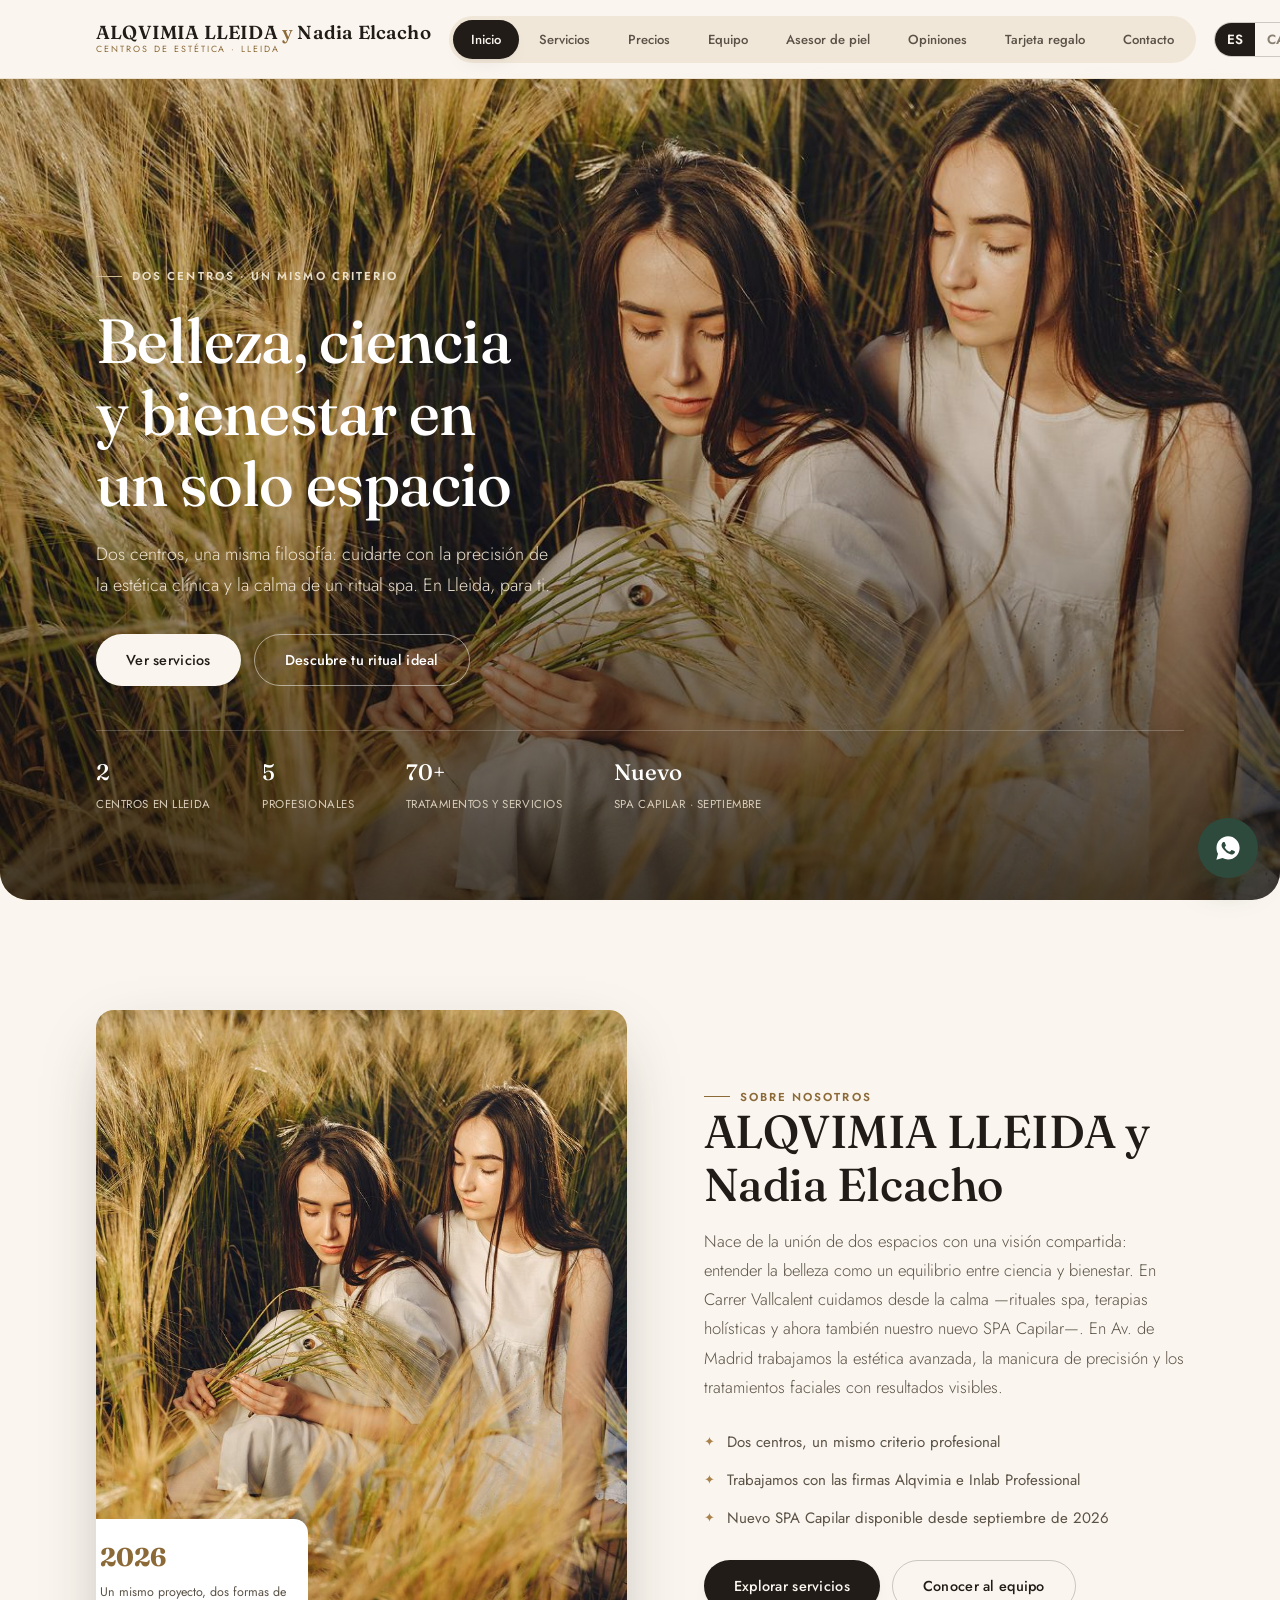
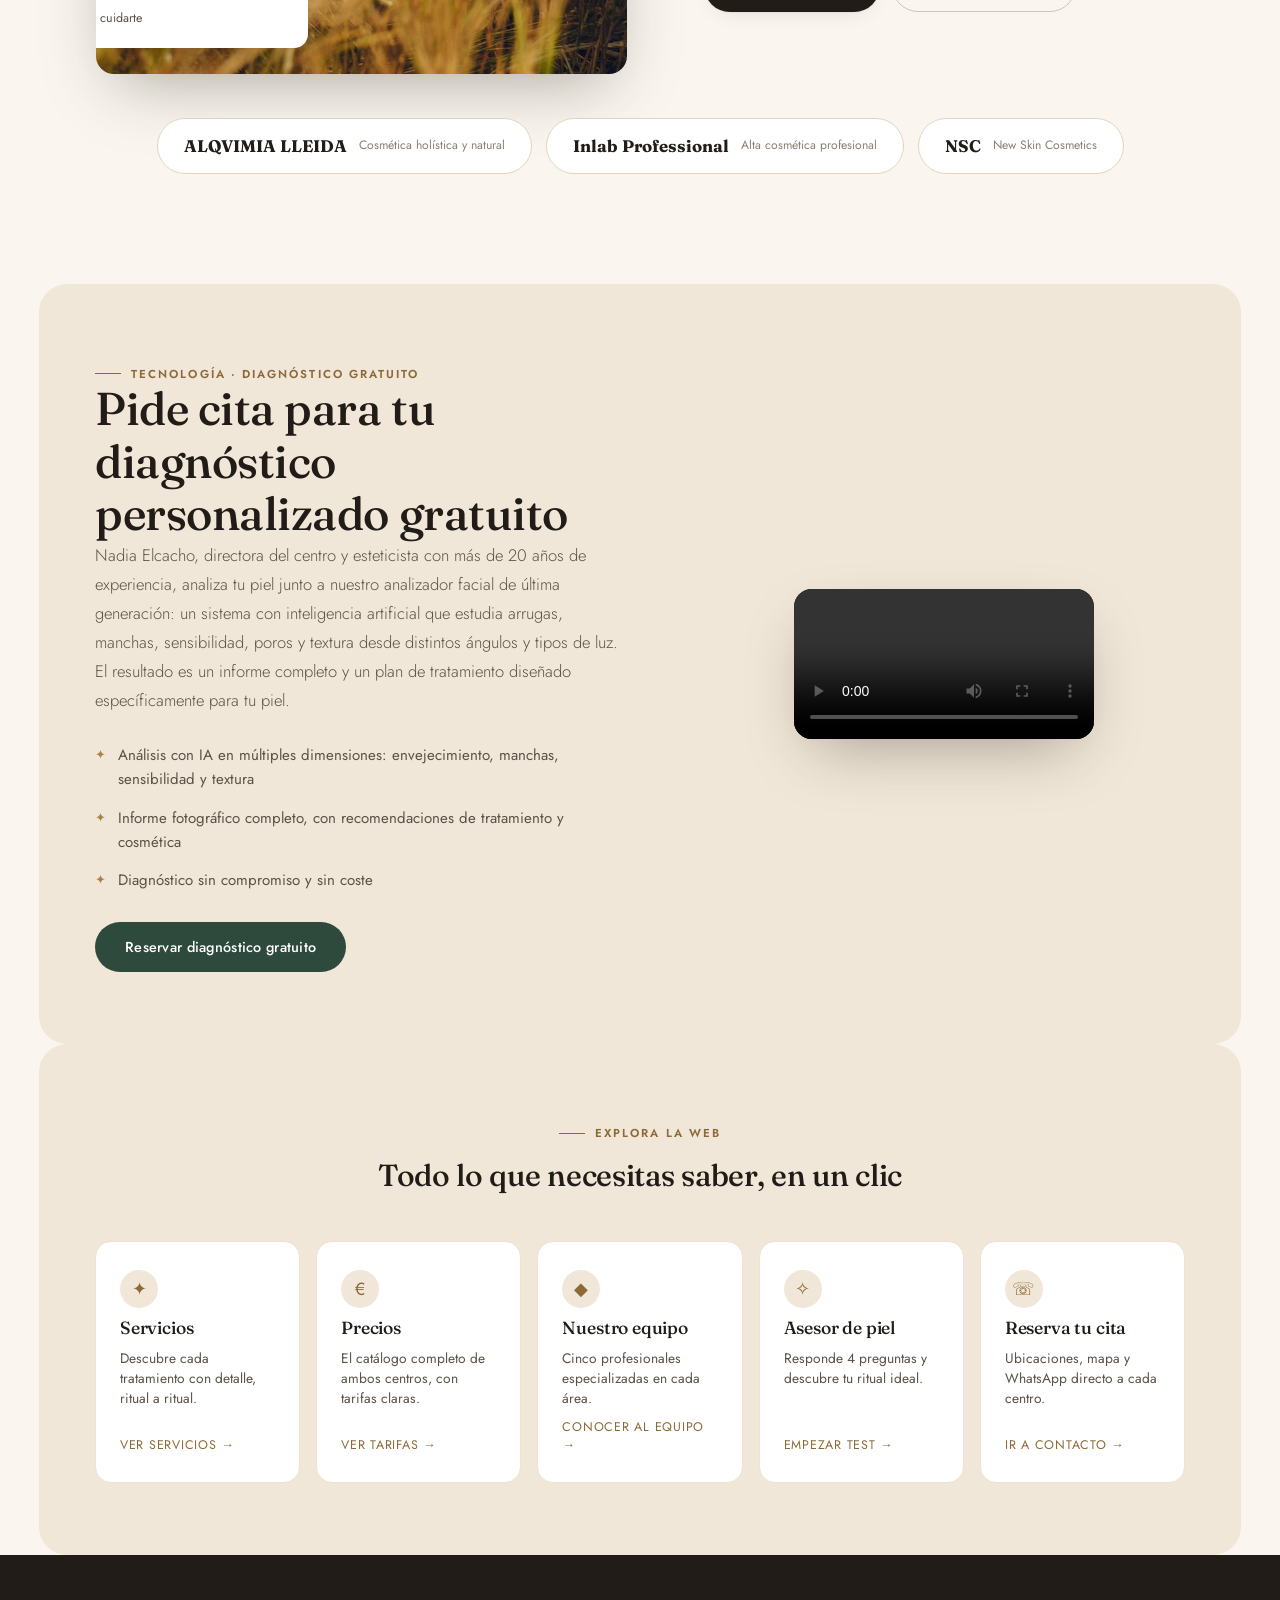
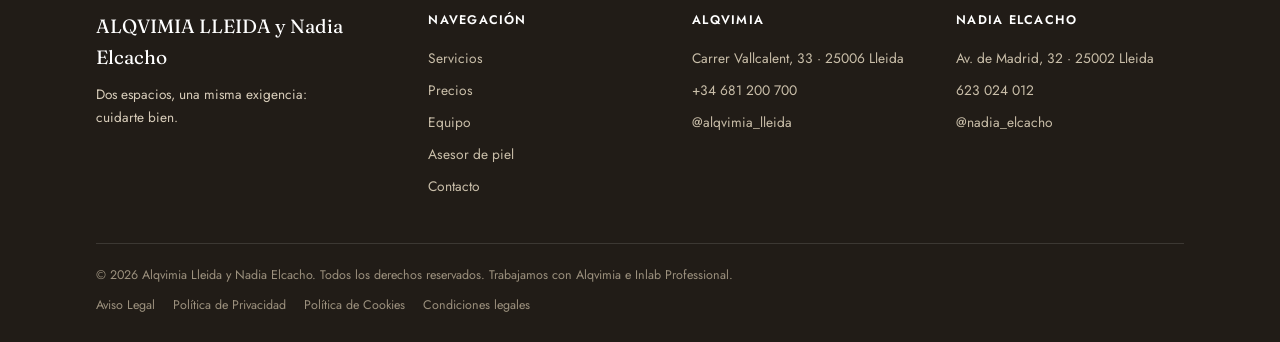
==== index.html @ bf410d94 "Redacta el contenido completo de las 4 páginas legales Aviso Legal, Política de Privacidad, Política" ====
<!doctype html>
<html lang="es" data-lang="es" data-page="inicio">
<head>
<meta charset="UTF-8">
<meta name="viewport" content="width=device-width, initial-scale=1, viewport-fit=cover">
<title>Alqvimia Lleida · Nadia Elcacho — Centros de estética en Lleida</title>
<meta name="description" content="Centros de estética en Lleida: tratamientos avanzados, manicura, spa y terapias holísticas. Descubre tu piel con nuestra asesora y reserva por WhatsApp.">
<meta property="og:title" content="Alqvimia Lleida · Nadia Elcacho — Centros de estética en Lleida">
<meta property="og:description" content="Estética avanzada, manicura, rituales spa y terapias holísticas en dos centros de Lleida.">
<meta property="og:type" content="website">
<link rel="icon" href="data:image/svg+xml,%3Csvg xmlns='http://www.w3.org/2000/svg' viewBox='0 0 100 100'%3E%3Ctext y='.85em' font-size='90'%3E%E2%9C%A6%3C/text%3E%3C/svg%3E">
<link rel="preconnect" href="https://fonts.googleapis.com">
<link rel="preconnect" href="https://fonts.gstatic.com" crossorigin>
<link href="https://fonts.googleapis.com/css2?family=Fraunces:ital,opsz,wght@0,9..144,300;0,9..144,400;0,9..144,500;0,9..144,600;0,9..144,700;1,9..144,400;1,9..144,500&family=Jost:wght@300;400;500;600;700&family=Alex+Brush&display=swap" rel="stylesheet">
<script type="application/ld+json">
{"@context":"https://schema.org","@graph":[
{"@type":"BeautySalon","name":"Alqvimia Lleida","telephone":"+34681200700","email":"lleida@alqvimia.com","address":{"@type":"PostalAddress","streetAddress":"Carrer Vallcalent, 33","postalCode":"25006","addressLocality":"Lleida","addressCountry":"ES"},"sameAs":["https://www.instagram.com/alqvimia_lleida"]},
{"@type":"BeautySalon","name":"Nàdia Elcacho — Beauty & Skincare Expert","telephone":"+34623024012","address":{"@type":"PostalAddress","streetAddress":"Av. de Madrid, 32","postalCode":"25002","addressLocality":"Lleida","addressCountry":"ES"},"sameAs":["https://www.instagram.com/nadia_elcacho_estetica"]}
]}
</script>
<link rel="stylesheet" href="css/base.css">
<link rel="stylesheet" href="css/header.css">
<link rel="stylesheet" href="css/hero.css">
<link rel="stylesheet" href="css/about.css">
<link rel="stylesheet" href="css/diagnostico.css">
<link rel="stylesheet" href="css/quick-links.css">
<link rel="stylesheet" href="css/services.css">
<link rel="stylesheet" href="css/team.css">
<link rel="stylesheet" href="css/quiz.css">
<link rel="stylesheet" href="css/testimonials.css">
<link rel="stylesheet" href="css/gift-card.css">
<link rel="stylesheet" href="css/legal.css">
<link rel="stylesheet" href="css/contact.css">
<link rel="stylesheet" href="css/footer.css">
<link rel="stylesheet" href="css/wa-float.css">
</head>
<body>
<noscript>Esta web necesita JavaScript activado para funcionar correctamente. / Aquesta web necessita JavaScript activat per funcionar correctament.</noscript>

<!-- ============ HEADER ============ -->
<header id="site-header">
  <div class="container nav-row">
    <button class="brandmark" data-goto="inicio" style="text-align:left">
      <span class="b1 i18n-es">ALQVIMIA LLEIDA <span style="color:var(--gold-deep)">y</span> Nadia Elcacho</span>
      <span class="b1 i18n-ca">ALQVIMIA LLEIDA <span style="color:var(--gold-deep)">i</span> Nadia Elcacho</span>
      <span class="b2 i18n-es">Centros de estética · Lleida</span>
      <span class="b2 i18n-ca">Centres d'estètica · Lleida</span>
    </button>

    <nav class="page-tabs" role="tablist" aria-label="Secciones">
      <button data-goto="inicio" class="active"><span class="i18n-es">Inicio</span><span class="i18n-ca">Inici</span></button>
      <button data-goto="servicios"><span class="i18n-es">Servicios</span><span class="i18n-ca">Serveis</span></button>
      <button data-goto="precios"><span class="i18n-es">Precios</span><span class="i18n-ca">Preus</span></button>
      <button data-goto="profesionales"><span class="i18n-es">Equipo</span><span class="i18n-ca">Equip</span></button>
      <button data-goto="asesor"><span class="i18n-es">Asesor de piel</span><span class="i18n-ca">Assessora</span></button>
      <button data-goto="opiniones"><span class="i18n-es">Opiniones</span><span class="i18n-ca">Opinions</span></button>
      <button data-goto="regalo"><span class="i18n-es">Tarjeta regalo</span><span class="i18n-ca">Targeta regal</span></button>
      <button data-goto="contacto"><span class="i18n-es">Contacto</span><span class="i18n-ca">Contacte</span></button>
    </nav>

    <div class="nav-right">
      <div class="lang-toggle" role="group" aria-label="Idioma / Llengua">
        <button type="button" data-set-lang="es" class="active">ES</button>
        <button type="button" data-set-lang="ca">CA</button>
      </div>
      <button class="btn btn-primary btn-sm" data-goto="contacto" style="display:inline-flex">
        <span class="i18n-es">Reservar cita</span><span class="i18n-ca">Reservar cita</span>
      </button>
      <button class="burger" id="burger-btn" aria-label="Abrir menú" aria-expanded="false"><span></span><span></span><span></span></button>
    </div>
  </div>
</header>

<div id="mobile-menu">
  <button class="mm-close" id="mm-close" aria-label="Cerrar menú">✕</button>
  <button class="mm-link" data-goto="inicio"><span class="i18n-es">Inicio</span><span class="i18n-ca">Inici</span></button>
  <button class="mm-link" data-goto="servicios"><span class="i18n-es">Servicios</span><span class="i18n-ca">Serveis</span></button>
  <button class="mm-link" data-goto="precios"><span class="i18n-es">Precios</span><span class="i18n-ca">Preus</span></button>
  <button class="mm-link" data-goto="profesionales"><span class="i18n-es">Equipo</span><span class="i18n-ca">Equip</span></button>
  <button class="mm-link" data-goto="asesor"><span class="i18n-es">Asesor de piel</span><span class="i18n-ca">Assessora de pell</span></button>
  <button class="mm-link" data-goto="opiniones"><span class="i18n-es">Opiniones</span><span class="i18n-ca">Opinions</span></button>
  <button class="mm-link" data-goto="regalo"><span class="i18n-es">Tarjeta regalo</span><span class="i18n-ca">Targeta regal</span></button>
  <button class="mm-link" data-goto="contacto"><span class="i18n-es">Contacto</span><span class="i18n-ca">Contacte</span></button>
  <button class="btn btn-wa mm-wa" id="mm-wa-btn">
    <span class="i18n-es">Escríbenos por WhatsApp</span><span class="i18n-ca">Escriu-nos per WhatsApp</span>
  </button>
</div>

<main>

<!-- ======================================================
     PÁGINA 1 — INICIO
====================================================== -->
<section class="page active" id="page-inicio">
  <div id="hero">
    <div class="hero-bg"><img src="img/hero-inicio.jpg" alt="Dos mujeres entre espigas doradas, imagen de campaña Alqvimia" loading="eager" fetchpriority="high"></div>
    <div class="hero-scrim"></div>
    <div class="container hero-inner">
      <p class="eyebrow hero-tag i18n-es">Dos centros · Un mismo criterio</p>
      <p class="eyebrow hero-tag i18n-ca">Dos centres · Un mateix criteri</p>
      <h1 class="i18n-es">Belleza, ciencia y bienestar en un solo espacio</h1>
      <h1 class="i18n-ca">Bellesa, ciència i benestar en un sol espai</h1>
      <p class="hero-sub i18n-es">Dos centros, una misma filosofía: cuidarte con la precisión de la estética clínica y la calma de un ritual spa. En Lleida, para ti.</p>
      <p class="hero-sub i18n-ca">Dos centres, una mateixa filosofia: cuidar-te amb la precisió de l'estètica clínica i la calma d'un ritual spa. A Lleida, per a tu.</p>
      <div class="hero-ctas">
        <button class="btn btn-light" data-goto="servicios"><span class="i18n-es">Ver servicios</span><span class="i18n-ca">Veure serveis</span></button>
        <button class="btn btn-ghost" style="border-color:rgba(255,255,255,.5);color:#fff" data-goto="asesor"><span class="i18n-es">Descubre tu ritual ideal</span><span class="i18n-ca">Descobreix el teu ritual ideal</span></button>
      </div>
      <div class="hero-meta">
        <div><strong>2</strong><span class="i18n-es">Centros en Lleida</span><span class="i18n-ca">Centres a Lleida</span></div>
        <div><strong>5</strong><span class="i18n-es">Profesionales</span><span class="i18n-ca">Professionals</span></div>
        <div><strong>70+</strong><span class="i18n-es">Tratamientos y servicios</span><span class="i18n-ca">Tractaments i serveis</span></div>
        <div><strong class="i18n-es">Nuevo</strong><strong class="i18n-ca">Nou</strong><span class="i18n-es">SPA Capilar · Septiembre</span><span class="i18n-ca">SPA Capil·lar · Setembre</span></div>
      </div>
    </div>
  </div>

  <!-- SOBRE NOSOTROS -->
  <div class="container pad">
    <div class="about-grid">
      <div class="about-photo reveal">
        <img src="img/sobre-nosotros.jpg" alt="Alqvimia Lleida y Nadia Elcacho, dos centros, un mismo proyecto">
        <div class="about-badge">
          <strong>2026</strong>
          <span class="i18n-es">Un mismo proyecto, dos formas de cuidarte</span>
          <span class="i18n-ca">Un mateix projecte, dues maneres de cuidar-te</span>
        </div>
      </div>
      <div class="about-copy reveal">
        <p class="eyebrow i18n-es">Sobre nosotros</p>
        <p class="eyebrow i18n-ca">Sobre nosaltres</p>
        <h2 class="h-lg i18n-es">ALQVIMIA LLEIDA y Nadia Elcacho</h2>
        <h2 class="h-lg i18n-ca">ALQVIMIA LLEIDA i Nadia Elcacho</h2>
        <p class="lede i18n-es">Nace de la unión de dos espacios con una visión compartida: entender la belleza como un equilibrio entre ciencia y bienestar. En Carrer Vallcalent cuidamos desde la calma —rituales spa, terapias holísticas y ahora también nuestro nuevo SPA Capilar—. En Av. de Madrid trabajamos la estética avanzada, la manicura de precisión y los tratamientos faciales con resultados visibles.</p>
        <p class="lede i18n-ca">Neix de la unió de dos espais amb una visió compartida: entendre la bellesa com un equilibri entre ciència i benestar. Al carrer Vallcalent cuidem des de la calma —rituals spa, teràpies holístiques i ara també el nostre nou SPA Capil·lar—. A l'Av. de Madrid treballem l'estètica avançada, la manicura de precisió i els tractaments facials amb resultats visibles.</p>
        <ul class="about-list">
          <li><span class="i18n-es">Dos centros, un mismo criterio profesional</span><span class="i18n-ca">Dos centres, un mateix criteri professional</span></li>
          <li><span class="i18n-es">Trabajamos con las firmas Alqvimia e Inlab Professional</span><span class="i18n-ca">Treballem amb les firmes Alqvimia i Inlab Professional</span></li>
          <li><span class="i18n-es">Nuevo SPA Capilar disponible desde septiembre de 2026</span><span class="i18n-ca">Nou SPA Capil·lar disponible des de setembre de 2026</span></li>
        </ul>
        <div style="margin-top:30px;display:flex;gap:12px;flex-wrap:wrap">
          <button class="btn btn-primary" data-goto="servicios"><span class="i18n-es">Explorar servicios</span><span class="i18n-ca">Explorar serveis</span></button>
          <button class="btn btn-ghost" data-goto="profesionales"><span class="i18n-es">Conocer al equipo</span><span class="i18n-ca">Conèixer l'equip</span></button>
        </div>
      </div>
    </div>

    <div class="brand-strip reveal">
      <div class="brand-pill"><strong>ALQVIMIA LLEIDA</strong><span class="i18n-es">Cosmética holística y natural</span><span class="i18n-ca">Cosmètica holística i natural</span></div>
      <div class="brand-pill"><strong>Inlab Professional</strong><span class="i18n-es">Alta cosmética profesional</span><span class="i18n-ca">Alta cosmètica professional</span></div>
      <div class="brand-pill"><strong>NSC</strong><span>New Skin Cosmetics</span></div>
    </div>
  </div>

  <!-- DIAGNÓSTICO GRATUITO -->
  <div class="container pad-sm diag-section">
    <div class="diag-grid">
      <div class="diag-copy reveal">
        <p class="eyebrow i18n-es">Tecnología · Diagnóstico gratuito</p>
        <p class="eyebrow i18n-ca">Tecnologia · Diagnòstic gratuït</p>
        <h2 class="h-lg i18n-es">Pide cita para tu diagnóstico personalizado gratuito</h2>
        <h2 class="h-lg i18n-ca">Demana cita per al teu diagnòstic personalitzat gratuït</h2>
        <p class="lede i18n-es">Nadia Elcacho, directora del centro y esteticista con más de 20 años de experiencia, analiza tu piel junto a nuestro analizador facial de última generación: un sistema con inteligencia artificial que estudia arrugas, manchas, sensibilidad, poros y textura desde distintos ángulos y tipos de luz. El resultado es un informe completo y un plan de tratamiento diseñado específicamente para tu piel.</p>
        <p class="lede i18n-ca">Nadia Elcacho, directora del centre i esteticista amb més de 20 anys d'experiència, analitza la teva pell juntament amb el nostre analitzador facial d'última generació: un sistema amb intel·ligència artificial que estudia arrugues, taques, sensibilitat, porus i textura des de diferents angles i tipus de llum. El resultat és un informe complet i un pla de tractament dissenyat específicament per a la teva pell.</p>
        <ul class="diag-facts">
          <li><span class="i18n-es">Análisis con IA en múltiples dimensiones: envejecimiento, manchas, sensibilidad y textura</span><span class="i18n-ca">Anàlisi amb IA en múltiples dimensions: envelliment, taques, sensibilitat i textura</span></li>
          <li><span class="i18n-es">Informe fotográfico completo, con recomendaciones de tratamiento y cosmética</span><span class="i18n-ca">Informe fotogràfic complet, amb recomanacions de tractament i cosmètica</span></li>
          <li><span class="i18n-es">Diagnóstico sin compromiso y sin coste</span><span class="i18n-ca">Diagnòstic sense compromís i sense cost</span></li>
        </ul>
        <button class="btn btn-wa" data-wa="nadia" data-wa-msg="diagnostico"><span class="i18n-es">Reservar diagnóstico gratuito</span><span class="i18n-ca">Reservar diagnòstic gratuït</span></button>
      </div>
      <div class="diag-video reveal">
        <video src="video/diagnostico-piel.mp4" controls playsinline preload="metadata"></video>
      </div>
    </div>
  </div>

  <!-- ACCESOS RÁPIDOS -->
  <div class="container pad-sm alt-bg" style="border-radius:28px;margin-inline:auto;max-width:calc(var(--container) + 2px)">
    <div class="section-head center">
      <p class="eyebrow i18n-es">Explora la web</p>
      <p class="eyebrow i18n-ca">Explora la web</p>
      <h2 class="h-md i18n-es">Todo lo que necesitas saber, en un clic</h2>
      <h2 class="h-md i18n-ca">Tot el que necessites saber, en un clic</h2>
    </div>
    <div class="quick-grid stagger">
      <button class="quick-card reveal" data-goto="servicios">
        <div class="qc-ico">✦</div>
        <h3 class="i18n-es">Servicios</h3><h3 class="i18n-ca">Serveis</h3>
        <p class="i18n-es">Descubre cada tratamiento con detalle, ritual a ritual.</p>
        <p class="i18n-ca">Descobreix cada tractament amb detall, ritual a ritual.</p>
        <span class="qc-arrow i18n-es">Ver servicios →</span><span class="qc-arrow i18n-ca">Veure serveis →</span>
      </button>
      <button class="quick-card reveal" data-goto="precios">
        <div class="qc-ico">€</div>
        <h3 class="i18n-es">Precios</h3><h3 class="i18n-ca">Preus</h3>
        <p class="i18n-es">El catálogo completo de ambos centros, con tarifas claras.</p>
        <p class="i18n-ca">El catàleg complet de tots dos centres, amb tarifes clares.</p>
        <span class="qc-arrow i18n-es">Ver tarifas →</span><span class="qc-arrow i18n-ca">Veure tarifes →</span>
      </button>
      <button class="quick-card reveal" data-goto="profesionales">
        <div class="qc-ico">◆</div>
        <h3 class="i18n-es">Nuestro equipo</h3><h3 class="i18n-ca">El nostre equip</h3>
        <p class="i18n-es">Cinco profesionales especializadas en cada área.</p>
        <p class="i18n-ca">Cinc professionals especialitzades en cada àrea.</p>
        <span class="qc-arrow i18n-es">Conocer al equipo →</span><span class="qc-arrow i18n-ca">Conèixer l'equip →</span>
      </button>
      <button class="quick-card reveal" data-goto="asesor">
        <div class="qc-ico">✧</div>
        <h3 class="i18n-es">Asesor de piel</h3><h3 class="i18n-ca">Assessora de pell</h3>
        <p class="i18n-es">Responde 4 preguntas y descubre tu ritual ideal.</p>
        <p class="i18n-ca">Respon 4 preguntes i descobreix el teu ritual ideal.</p>
        <span class="qc-arrow i18n-es">Empezar test →</span><span class="qc-arrow i18n-ca">Començar test →</span>
      </button>
      <button class="quick-card reveal" data-goto="contacto">
        <div class="qc-ico">☏</div>
        <h3 class="i18n-es">Reserva tu cita</h3><h3 class="i18n-ca">Reserva la teva cita</h3>
        <p class="i18n-es">Ubicaciones, mapa y WhatsApp directo a cada centro.</p>
        <p class="i18n-ca">Ubicacions, mapa i WhatsApp directe a cada centre.</p>
        <span class="qc-arrow i18n-es">Ir a contacto →</span><span class="qc-arrow i18n-ca">Anar a contacte →</span>
      </button>
    </div>
  </div>
</section>

<!-- ======================================================
     PÁGINA 2 — SERVICIOS
====================================================== -->
<section class="page" id="page-servicios">
  <div class="container pad">
    <div class="section-head">
      <p class="eyebrow i18n-es">Nuestros tratamientos</p>
      <p class="eyebrow i18n-ca">Els nostres tractaments</p>
      <h1 class="h-lg i18n-es">Servicios</h1>
      <h1 class="h-lg i18n-ca">Serveis</h1>
      <p class="lede i18n-es">Conoce cada tratamiento en detalle antes de reservar. Si ya sabes lo que buscas, consulta directamente la página de <button class="link-inline" data-goto="precios">Precios</button>.</p>
      <p class="lede i18n-ca">Coneix cada tractament amb detall abans de reservar. Si ja saps què busques, consulta directament la pàgina de <button class="link-inline" data-goto="precios">Preus</button>.</p>
    </div>

    <div class="svc-tabgroup">
    <div class="center-tabs" role="tablist">
      <button class="center-tab alq active" data-center="alqvimia"><span class="dot"></span><span><strong>ALQVIMIA</strong><br><span class="i18n-es">Spa · rituales · bienestar</span><span class="i18n-ca">Spa · rituals · benestar</span></span></button>
      <button class="center-tab nad" data-center="nadia"><span class="dot"></span><span><strong>Nadia Elcacho</strong><br><span class="i18n-es">Estética avanzada · manicura</span><span class="i18n-ca">Estètica avançada · manicura</span></span></button>
    </div>

    <!-- ================= PANEL ALQVIMIA ================= -->
    <div class="svc-panel active" data-panel="alqvimia" id="servicios-panel-alqvimia">
      <div class="svc-intro">
        <div>
          <h2 class="h-md">ALQVIMIA</h2>
          <p class="i18n-es" style="color:var(--ink-soft);font-size:.92rem">Carrer Vallcalent, 33 · 25006 Lleida</p>
          <p class="i18n-ca" style="color:var(--ink-soft);font-size:.92rem">Carrer Vallcalent, 33 · 25006 Lleida</p>
        </div>
        <div class="svc-contact-mini">
          <span>+34 681 200 700</span>
          <a href="https://instagram.com/alqvimia_lleida" target="_blank" rel="noopener">@alqvimia_lleida</a>
        </div>
      </div>

      <p class="svc-cat-intro i18n-es">Una sesión en la que aunamos el tratamiento facial, corporal y energético-emocional en un espacio para cuidarte y sentirte a ti misma. Los rituales de Alqvimia son una auténtica experiencia sensorial que te transportará a un lugar dentro de ti donde tal vez jamás habías estado.</p>
      <p class="svc-cat-intro i18n-ca">Una sessió en què unim el tractament facial, corporal i energètic-emocional en un espai per cuidar-te i sentir-te tu mateixa. Els rituals d'Alqvimia són una autèntica experiència sensorial que et transportarà a un lloc dins teu on potser mai no havies estat.</p>

      <div class="cat-accordion">

        <div class="cat">
          <button class="cat-head"><div><h4 class="i18n-es">Rituales · facial y corporal</h4><h4 class="i18n-ca">Rituals · facial i corporal</h4><span class="cat-note i18n-es">Experiencias completas de spa, 90 minutos</span><span class="cat-note i18n-ca">Experiències completes d'spa, 90 minuts</span></div><span class="chev">+</span></button>
          <div class="cat-body"><div class="cat-body-inner">

            <div class="svc-desc-item">
              <div class="sdi-head"><h5 class="i18n-es">Ritual reina de Egipto</h5><h5 class="i18n-ca">Ritual reina d'Egipte</h5><span class="dur">90 min</span></div>
              <p class="i18n-es">Mereces sentirte como una reina. Este ritual de belleza, realizado a base de sales y barros del Mar Muerto, con fragancias exóticas y suaves matices de incienso y mirra, rejuvenece tu piel devolviéndole su belleza y atractivo natural, reforzando tu autoestima y tu fuerza interior. Déjate seducir por un aroma enigmático, inspirado en la reina Cleopatra, una de las mujeres más fascinantes de la historia.</p>
              <p class="i18n-ca">Et mereixes sentir-te com una reina. Aquest ritual de bellesa, fet a base de sals i fangs del Mar Mort, amb fragàncies exòtiques i suaus matisos d'encens i mirra, rejoveneix la teva pell tot retornant-li la seva bellesa i atractiu natural, reforçant la teva autoestima i la teva força interior. Deixa't seduir per una aroma enigmàtica, inspirada en la reina Cleòpatra, una de les dones més fascinants de la història.</p>
            </div>

            <div class="svc-desc-item">
              <div class="sdi-head"><h5 class="i18n-es">Ritual diosas</h5><h5 class="i18n-ca">Ritual deesses</h5><span class="dur">90 min</span></div>
              <p class="i18n-es">Un recorrido sensorial dedicado a las distintas facetas de la feminidad, combinando técnicas de masaje ritual, aceites preciosos y un ceremonial de aromas que despierta la conexión con tu propia esencia. Sales, texturas cálidas y un ritmo pausado para salir transformada, ligera y profundamente conectada contigo misma.</p>
              <p class="i18n-ca">Un recorregut sensorial dedicat a les diferents facetes de la feminitat, combinant tècniques de massatge ritual, olis preciosos i un cerimonial d'aromes que desperta la connexió amb la teva pròpia essència. Sals, textures càlides i un ritme pausat per sortir-ne transformada, lleugera i profundament connectada amb tu mateixa.</p>
            </div>

            <div class="svc-desc-item">
              <div class="sdi-head"><h5 class="i18n-es">Ritual alegría con cítricos</h5><h5 class="i18n-ca">Ritual alegria amb cítrics</h5><span class="dur">90 min</span></div>
              <p class="i18n-es">Este ritual invita a sumergir tu cuerpo y tu mente en un reino de perfumes estimulantes, sensaciones puras y texturas exclusivas para encontrar una serenidad y un bienestar total. Basado en las propiedades vitalizantes de las frutas, este tratamiento facial y corporal hidrata, regenera y reequilibra la piel, tonificando y nutriendo en profundidad.</p>
              <p class="i18n-ca">Aquest ritual convida a submergir el teu cos i la teva ment en un regne de perfums estimulants, sensacions pures i textures exclusives per trobar una serenitat i un benestar total. Basat en les propietats vitalitzants de les fruites, aquest tractament facial i corporal hidrata, regenera i reequilibra la pell, tonificant i nodrint en profunditat.</p>
            </div>

            <div class="svc-desc-item">
              <div class="sdi-head"><h5>Eternal Youth <span class="i18n-es">(pro-aging)</span><span class="i18n-ca">(pro-aging)</span></h5><span class="dur">90 min</span></div>
              <p class="i18n-es">La juventud es un estado del alma. Este exclusivo y lujoso ritual combina técnicas de masaje oriental, la poderosa luz del cuarzo blanco y las efectivas propiedades de nuestra gama Eternal Youth para conseguir la armonía holística de cuerpo, mente y espíritu. Desde la primera sesión sentirás la luz, la verás en tu rostro y en tu piel, y la irradiarás a tu alrededor.</p>
              <p class="i18n-ca">La joventut és un estat de l'ànima. Aquest exclusiu i luxós ritual combina tècniques de massatge oriental, la poderosa llum del quars blanc i les efectives propietats de la nostra gamma Eternal Youth per aconseguir l'harmonia holística de cos, ment i esperit. Des de la primera sessió sentiràs la llum, la veuràs al teu rostre i a la teva pell, i la irradiaràs al teu voltant.</p>
            </div>

            <div class="svc-desc-item">
              <div class="sdi-head"><h5 class="i18n-es">Oasis de serenidad</h5><h5 class="i18n-ca">Oasi de serenitat</h5><span class="dur">90 min</span></div>
              <p class="i18n-es">Reconecta con la agradable sensación de paz y relajación profunda que olvidamos a menudo. Este ritual combina un tratamiento corporal anti-estrés, un tratamiento facial nutritivo e hidratante y el equilibrio energético de la mano de los cuencos tibetanos, para recuperar la armonía interior y conectar con tu propio ritmo vital.</p>
              <p class="i18n-ca">Reconnecta amb l'agradable sensació de pau i relaxació profunda que sovint oblidem. Aquest ritual combina un tractament corporal antiestrès, un tractament facial nutritiu i hidratant i l'equilibri energètic de la mà dels bols tibetans, per recuperar l'harmonia interior i connectar amb el teu propi ritme vital.</p>
            </div>

            <div class="svc-desc-item">
              <div class="sdi-head"><h5>Mother to be</h5><span class="dur">90 min</span></div>
              <p class="i18n-es">Ritual especializado para mujeres embarazadas. Nuestro objetivo es evitar molestias físicas, relajar el sistema nervioso y prevenir la aparición de estrías, aportando elasticidad a la piel e hidratándola en profundidad.</p>
              <p class="i18n-ca">Ritual especialitzat per a dones embarassades. El nostre objectiu és evitar molèsties físiques, relaxar el sistema nerviós i prevenir l'aparició d'estries, aportant elasticitat a la pell i hidratant-la en profunditat.</p>
            </div>

            <div class="svc-desc-item">
              <div class="sdi-head"><h5>Ritual Holistic Harmony <span class="i18n-es">(novedad)</span><span class="i18n-ca">(novetat)</span></h5><span class="dur">90 min</span></div>
              <p class="i18n-es">Nuestra incorporación más reciente a la carta de rituales: una experiencia que unifica trabajo corporal, facial y energético bajo un mismo hilo conductor, el equilibrio. Pensado para quienes buscan algo más que relax puntual — una recalibración completa de cuerpo y mente en una sola sesión.</p>
              <p class="i18n-ca">La nostra incorporació més recent a la carta de rituals: una experiència que unifica treball corporal, facial i energètic sota un mateix fil conductor, l'equilibri. Pensat per a qui busca alguna cosa més que relax puntual — una recalibració completa de cos i ment en una sola sessió.</p>
            </div>

            <div class="svc-desc-item">
              <div class="sdi-head"><h5 class="i18n-es">Ritual alma de las flores</h5><h5 class="i18n-ca">Ritual ànima de les flors</h5><span class="dur">90 min</span></div>
              <p class="i18n-es">Inspirado en las flores más femeninas, con este ritual cambiarás tu manera de caminar por la vida. Te sentirás más bonita, más sensual, más vital, más creativa… te querrás más y estarás más segura de ti misma. Déjate seducir por el aroma de la rosa, el jazmín y el neroli y reconecta con tu esencia femenina.</p>
              <p class="i18n-ca">Inspirat en les flors més femenines, amb aquest ritual canviaràs la teva manera de caminar per la vida. Et sentiràs més bonica, més sensual, més vital, més creativa… t'estimaràs més i estaràs més segura de tu mateixa. Deixa't seduir per l'aroma de la rosa, el gessamí i el neroli i reconnecta amb la teva essència femenina.</p>
            </div>

            <div class="svc-desc-item">
              <div class="sdi-head"><h5 class="i18n-es">Ritual el alma de las maderas</h5><h5 class="i18n-ca">Ritual l'ànima de les fustes</h5><span class="dur">90 min</span></div>
              <p class="i18n-es">Todo hombre tiene el potencial de transformarse y conectar con su energía más profunda, potenciando su poder masculino, su esencia y su magnetismo. Cuidaremos el rostro, el cuerpo y la mente en una experiencia que sacará a la luz toda tu autenticidad y poder de seducción.</p>
              <p class="i18n-ca">Tot home té el potencial de transformar-se i connectar amb la seva energia més profunda, potenciant el seu poder masculí, la seva essència i el seu magnetisme. Cuidarem el rostre, el cos i la ment en una experiència que traurà a la llum tota la teva autenticitat i poder de seducció.</p>
            </div>

          </div></div>
        </div>

        <div class="cat">
          <button class="cat-head"><div><h4 class="i18n-es">Masajes</h4><h4 class="i18n-ca">Massatges</h4><span class="cat-note i18n-es">Opción de abono 5+1 disponible</span><span class="cat-note i18n-ca">Opció d'abonament 5+1 disponible</span></div><span class="chev">+</span></button>
          <div class="cat-body"><div class="cat-body-inner">

            <div class="svc-desc-item">
              <div class="sdi-head"><h5 class="i18n-es">Aromaterapia Alqvímica</h5><h5 class="i18n-ca">Aromateràpia Alquímica</h5><span class="dur">75 min</span></div>
              <p class="i18n-es">Sentirse bien es imprescindible para disfrutar de una buena salud. Disfruta de este masaje personalizado con la combinación de aceites esenciales y vegetales testados y formulados al momento según tus necesidades físicas, mentales y emocionales, que reequilibrarán tu polaridad Yin o Yang.</p>
              <p class="i18n-ca">Sentir-se bé és imprescindible per gaudir d'una bona salut. Gaudeix d'aquest massatge personalitzat amb la combinació d'olis essencials i vegetals testats i formulats al moment segons les teves necessitats físiques, mentals i emocionals, que reequilibraran la teva polaritat Yin o Yang.</p>
            </div>

            <div class="svc-desc-item">
              <div class="sdi-head"><h5 class="i18n-es">Masaje corporal</h5><h5 class="i18n-ca">Massatge corporal</h5><span class="dur">60 min</span></div>
              <p class="i18n-es">Un masaje corporal completo de cuerpo entero, con aceites esenciales, pensado para liberar tensión y recuperar la sensación de ligereza.</p>
              <p class="i18n-ca">Un massatge corporal complet de cos sencer, amb olis essencials, pensat per alliberar tensió i recuperar la sensació de lleugeresa.</p>
            </div>

            <div class="svc-desc-item">
              <div class="sdi-head"><h5 class="i18n-es">Masaje localizado</h5><h5 class="i18n-ca">Massatge localitzat</h5><span class="dur">30 min</span></div>
              <p class="i18n-es">Un masaje breve centrado en una zona concreta —cervicales, espalda o piernas— para aliviar una molestia puntual sin necesidad de una sesión completa.</p>
              <p class="i18n-ca">Un massatge breu centrat en una zona concreta —cervicals, esquena o cames— per alleujar una molèstia puntual sense necessitat d'una sessió completa.</p>
            </div>

            <div class="svc-desc-item">
              <div class="sdi-head"><h5 class="i18n-es">Reflexología podal</h5><h5 class="i18n-ca">Reflexologia podal</h5><span class="dur">30 min</span></div>
              <p class="i18n-es">Un recorrido preciso por los puntos reflejos de tus pies que libera tensión acumulada en todo el cuerpo. Ideal para reconectar con tu equilibrio energético desde la base.</p>
              <p class="i18n-ca">Un recorregut precís pels punts reflexos dels teus peus que allibera tensió acumulada a tot el cos. Ideal per reconnectar amb el teu equilibri energètic des de la base.</p>
            </div>

          </div></div>
        </div>

        <div class="cat">
          <button class="cat-head"><div><h4 class="i18n-es">Test y terapias energéticas</h4><h4 class="i18n-ca">Test i teràpies energètiques</h4></div><span class="chev">+</span></button>
          <div class="cat-body"><div class="cat-body-inner">

            <div class="svc-desc-item">
              <div class="sdi-head"><h5 class="i18n-es">Moxa Alqvímica</h5><h5 class="i18n-ca">Moxa Alquímica</h5><span class="dur">30 min</span></div>
              <p class="i18n-es">El segundo chakra se sitúa en el bajo vientre: gobierna la creatividad, las emociones, la sensualidad y el sistema reproductor. Estimulamos esta zona potenciando la circulación y el correcto flujo de energía. Experimentarás una placentera sensación de calor, bienestar y confianza. Incluye testaje de chakras.</p>
              <p class="i18n-ca">El segon xakra se situa al baix ventre: governa la creativitat, les emocions, la sensualitat i el sistema reproductor. Estimulem aquesta zona potenciant la circulació i el correcte flux d'energia. Experimentaràs una plaent sensació de calor, benestar i confiança. Inclou testatge de xakres.</p>
            </div>

            <div class="svc-desc-item">
              <div class="sdi-head"><h5 class="i18n-es">Reequilibrio de chakras</h5><h5 class="i18n-ca">Reequilibri de xakres</h5><span class="dur">60 min</span></div>
              <p class="i18n-es">Eliminamos bloqueos físicos gracias al reequilibrio del cuerpo energético. Evaluamos los siete chakras y tratamos los desequilibrios a través de la aplicación de aceites esenciales.</p>
              <p class="i18n-ca">Eliminem bloquejos físics gràcies al reequilibri del cos energètic. Avaluem els set xakres i tractem els desequilibris mitjançant l'aplicació d'olis essencials.</p>
            </div>

          </div></div>
        </div>

        <div class="cat">
          <button class="cat-head"><div><h4 class="i18n-es">Tratamientos faciales</h4><h4 class="i18n-ca">Tractaments facials</h4></div><span class="chev">+</span></button>
          <div class="cat-body"><div class="cat-body-inner">

            <div class="svc-desc-item">
              <div class="sdi-head"><h5 class="i18n-es">Higiene facial</h5><h5 class="i18n-ca">Higiene facial</h5></div>
              <p class="i18n-es">La base de cualquier rutina de cuidado facial: limpieza en profundidad, exfoliación y extracción de impurezas para dejar la piel respirando y lista para absorber mejor cualquier tratamiento posterior.</p>
              <p class="i18n-ca">La base de qualsevol rutina de cura facial: neteja en profunditat, exfoliació i extracció d'impureses per deixar la pell respirant i preparada per absorbir millor qualsevol tractament posterior.</p>
            </div>

            <div class="svc-desc-item">
              <div class="sdi-head"><h5>Essentially Beautiful</h5></div>
              <p class="i18n-es">El rostro es el espejo del alma. Cada piel es diferente, y hasta conseguir el verdadero equilibrio a veces pasamos por diferentes fases. Durante tu tratamiento testamos tu piel en cada sesión, haciendo un seguimiento personalizado de la deshidratación, la carencia de lípidos, la congestión, la hipersensibilidad o la flacidez, según tu necesidad.</p>
              <p class="i18n-ca">El rostre és el mirall de l'ànima. Cada pell és diferent, i fins a aconseguir el veritable equilibri de vegades passem per diferents fases. Durant el teu tractament testem la teva pell a cada sessió, fent un seguiment personalitzat de la deshidratació, la manca de lípids, la congestió, la hipersensibilitat o la flaccidesa, segons la teva necessitat.</p>
            </div>

            <div class="svc-desc-item">
              <div class="sdi-head"><h5 class="i18n-es">Complemento para masaje facial</h5><h5 class="i18n-ca">Complement per al massatge facial</h5></div>
              <p class="i18n-es">Añade a tu tratamiento facial una técnica complementaria —guashas, maderoterapia o piedras de ónix— para potenciar la circulación, el efecto tensor y la sensación de relajación.</p>
              <p class="i18n-ca">Afegeix al teu tractament facial una tècnica complementària —guashes, maderoteràpia o pedres d'ònix— per potenciar la circulació, l'efecte tensor i la sensació de relaxació.</p>
            </div>

            <div class="svc-desc-item">
              <div class="sdi-head"><h5>Eternal Youth <span class="i18n-es">(pro-aging)</span><span class="i18n-ca">(pro-aging)</span></h5></div>
              <p class="i18n-es">El cuerpo humano, en esencia, tiende a la armonía, la salud y la perfección. Si le damos el cuidado que merece, responde regalándonos toda su juventud y luminosidad. Combinamos sustancias naturales, componentes marinos como el barro o las algas, elementos de la tierra como el cuarzo verde y el fuego de la moxa, todo ello trabajado con técnicas de masaje anti-aging específicas.</p>
              <p class="i18n-ca">El cos humà, en essència, tendeix a l'harmonia, la salut i la perfecció. Si li donem la cura que es mereix, respon regalant-nos tota la seva joventut i lluminositat. Combinem substàncies naturals, components marins com el fang o les algues, elements de la terra com el quars verd i el foc de la moxa, tot això treballat amb tècniques de massatge anti-aging específiques.</p>
            </div>

            <div class="svc-desc-item">
              <div class="sdi-head"><h5>Radiance Glow</h5></div>
              <p class="i18n-es">Una sesión centrada en devolver luminosidad a pieles apagadas o con exceso de estrés oxidativo, con un masaje de espalda incluido para que la desconexión sea total. Un extra de brillo natural, sin artificios.</p>
              <p class="i18n-ca">Una sessió centrada a retornar lluminositat a pells apagades o amb excés d'estrès oxidatiu, amb un massatge d'esquena inclòs perquè la desconnexió sigui total. Un extra de brillantor natural, sense artificis.</p>
            </div>

          </div></div>
        </div>

        <div class="cat">
          <button class="cat-head"><div><h4 class="i18n-es">Tratamientos corporales</h4><h4 class="i18n-ca">Tractaments corporals</h4></div><span class="chev">+</span></button>
          <div class="cat-body"><div class="cat-body-inner">

            <div class="svc-desc-item">
              <div class="sdi-head"><h5 class="i18n-es">Exfoliación Golden Glow</h5><h5 class="i18n-ca">Exfoliació Golden Glow</h5><span class="dur">45 min</span></div>
              <p class="i18n-es">Nuestra exfoliación corporal en su versión más luminosa, con activos que aportan un efecto iluminador inmediato a la piel. Ideal antes de un evento especial o simplemente para recuperar ese brillo saludable.</p>
              <p class="i18n-ca">La nostra exfoliació corporal en la seva versió més lluminosa, amb actius que aporten un efecte il·luminador immediat a la pell. Ideal abans d'un esdeveniment especial o simplement per recuperar aquesta brillantor saludable.</p>
            </div>

            <div class="svc-desc-item">
              <div class="sdi-head"><h5 class="i18n-es">Silueta con maderoterapia</h5><h5 class="i18n-ca">Silueta amb maderoteràpia</h5><span class="dur">90 min</span></div>
              <p class="i18n-es">Mediante el test de kinesiología personalizamos tu tratamiento y aplicamos las técnicas de maderoterapia y ventosas con activos como algas, sales y aceites depurativos para conseguir la silueta deseada.</p>
              <p class="i18n-ca">Mitjançant el test de kinesiologia personalitzem el teu tractament i apliquem les tècniques de maderoteràpia i ventoses amb actius com algues, sals i olis depuratius per aconseguir la silueta desitjada.</p>
            </div>

            <div class="svc-desc-item">
              <div class="sdi-head"><h5>Healthy Legs <span class="i18n-es">(embarazada)</span><span class="i18n-ca">(embarassada)</span></h5><span class="dur">45 min</span></div>
              <p class="i18n-es">Un tratamiento específico para el embarazo, pensado para aliviar la sensación de piernas cansadas sin ningún activo contraindicado. Tonifica, estimula la circulación y calma la pesadez con total seguridad.</p>
              <p class="i18n-ca">Un tractament específic per a l'embaràs, pensat per alleujar la sensació de cames cansades sense cap actiu contraindicat. Tonifica, estimula la circulació i calma la pesadesa amb total seguretat.</p>
            </div>

            <div class="svc-desc-item">
              <div class="sdi-head"><h5>Confort Legs</h5><span class="dur">45 min</span></div>
              <p class="i18n-es">Tratamiento creado para el completo bienestar de las piernas cansadas: tonifica los tejidos, estimula la circulación y calma la sensación de pesadez. La sinergia de aceites esenciales y activos específicos lo convierte en un potente activador del flujo energético y circulatorio.</p>
              <p class="i18n-ca">Tractament creat per al complet benestar de les cames cansades: tonifica els teixits, estimula la circulació i calma la sensació de pesadesa. La sinergia d'olis essencials i actius específics el converteix en un potent activador del flux energètic i circulatori.</p>
            </div>

          </div></div>
        </div>

        <div class="cat">
          <button class="cat-head"><div><h4 class="i18n-es">SPA Capilar <span style="color:var(--gold-deep)">· Novedad</span></h4><h4 class="i18n-ca">SPA Capil·lar <span style="color:var(--gold-deep)">· Novetat</span></h4><span class="cat-note i18n-es">Disponible desde septiembre de 2026</span><span class="cat-note i18n-ca">Disponible des de setembre de 2026</span></div><span class="chev">+</span></button>
          <div class="cat-body"><div class="cat-body-inner">

            <div class="svc-desc-item">
              <div class="sdi-head"><h5 class="i18n-es">Spa capilar Essencia</h5><h5 class="i18n-ca">Spa capil·lar Essència</h5><span class="dur">120 min</span></div>
              <p class="i18n-es">Nuestra gran novedad, disponible desde septiembre de 2026. Un ritual de cap a peus (de la cabeza a los pies): diagnóstico completo del cuero cabelludo, limpieza profunda, masaje capilar y corporal en una única experiencia completa.</p>
              <p class="i18n-ca">La nostra gran novetat, disponible des de setembre de 2026. Un ritual de cap a peus: diagnòstic complet del cuir cabellut, neteja profunda, massatge capil·lar i corporal en una única experiència completa.</p>
            </div>

            <div class="svc-desc-item">
              <div class="sdi-head"><h5 class="i18n-es">Spa capilar Aura</h5><h5 class="i18n-ca">Spa capil·lar Aura</h5><span class="dur">75 min</span></div>
              <p class="i18n-es">Tratamiento capilar y facial combinado: cuida el cuero cabelludo en profundidad y el rostro en la misma sesión, para una desconexión completa de cabeza a cara.</p>
              <p class="i18n-ca">Tractament capil·lar i facial combinat: cuida el cuir cabellut en profunditat i el rostre en la mateixa sessió, per a una desconnexió completa de cap a cara.</p>
            </div>

            <div class="svc-desc-item">
              <div class="sdi-head"><h5 class="i18n-es">Spa capilar Zen</h5><h5 class="i18n-ca">Spa capil·lar Zen</h5><span class="dur">45 min</span></div>
              <p class="i18n-es">Prueba el relax del spa capilar en formato exprés: diagnóstico, limpieza y masaje capilar diseñado para devolver salud, densidad y brillo al cabello desde la raíz.</p>
              <p class="i18n-ca">Prova el relax de l'spa capil·lar en format exprés: diagnòstic, neteja i massatge capil·lar dissenyat per retornar salut, densitat i brillantor al cabell des de l'arrel.</p>
            </div>

          </div></div>
        </div>

      </div>

      <p class="eyebrow i18n-es" style="margin:8px 0 -4px">Otros servicios</p>
      <p class="eyebrow i18n-ca" style="margin:8px 0 -4px">Altres serveis</p>

      <div class="cat-accordion">

        <div class="cat">
          <button class="cat-head"><div><h4 class="i18n-es">Tratamientos faciales avanzados</h4><h4 class="i18n-ca">Tractaments facials avançats</h4><span class="cat-note i18n-es">Diagnóstico personalizado en cada sesión</span><span class="cat-note i18n-ca">Diagnòstic personalitzat a cada sessió</span></div><span class="chev">+</span></button>
          <div class="cat-body"><div class="cat-body-inner">
            <p class="svc-cat-intro i18n-es">Todos nuestros tratamientos faciales están personalizados según las necesidades de tu piel para garantizar el máximo confort y resultados visibles desde la primera sesión. Pide cita para tu diagnóstico.</p>
            <p class="svc-cat-intro i18n-ca">Tots els nostres tractaments facials estan personalitzats segons les necessitats de la teva pell per garantir el màxim confort i resultats visibles des de la primera sessió. Demana cita per al teu diagnòstic.</p>

            <div class="svc-desc-item">
              <div class="sdi-head"><h5 class="i18n-es">Higiene profunda</h5><h5 class="i18n-ca">Higiene profunda</h5></div>
              <p class="i18n-es">Un paso más allá de la higiene facial clásica: mayor tiempo de trabajo en extracción y activos específicos para pieles con mayor grado de congestión o impurezas acumuladas.</p>
              <p class="i18n-ca">Un pas més enllà de la higiene facial clàssica: més temps de treball en extracció i actius específics per a pells amb un major grau de congestió o impureses acumulades.</p>
            </div>

            <div class="svc-desc-item">
              <div class="sdi-head"><h5>Vitamina C</h5></div>
              <p class="i18n-es">Un tratamiento antioxidante que ilumina, unifica el tono y protege la piel frente al daño ambiental diario. Ideal como refuerzo de luminosidad en cualquier época del año.</p>
              <p class="i18n-ca">Un tractament antioxidant que il·lumina, unifica el to i protegeix la pell davant el dany ambiental diari. Ideal com a reforç de lluminositat en qualsevol època de l'any.</p>
            </div>

            <div class="svc-desc-item">
              <div class="sdi-head"><h5 class="i18n-es">Peeling químico</h5><h5 class="i18n-ca">Peeling químic</h5></div>
              <p class="i18n-es">Renovación celular controlada mediante ácidos específicos según el objetivo de tu piel: tono, textura o luminosidad. El grado de intensidad se ajusta a tu diagnóstico.</p>
              <p class="i18n-ca">Renovació cel·lular controlada mitjançant àcids específics segons l'objectiu de la teva pell: to, textura o lluminositat. El grau d'intensitat s'ajusta al teu diagnòstic.</p>
            </div>

            <div class="svc-desc-item">
              <div class="sdi-head"><h5 class="i18n-es">Diathermia facial (radiofrecuencia)</h5><h5 class="i18n-ca">Diatèrmia facial (radiofreqüència)</h5></div>
              <p class="i18n-es">Calor controlado en profundidad que estimula la producción natural de colágeno, aportando firmeza y un efecto tensor progresivo en rostro y cuello.</p>
              <p class="i18n-ca">Calor controlada en profunditat que estimula la producció natural de col·lagen, aportant fermesa i un efecte tensor progressiu en rostre i coll.</p>
            </div>

          </div></div>
        </div>

        <div class="cat">
          <button class="cat-head"><div><h4 class="i18n-es">Depilación láser diodo</h4><h4 class="i18n-ca">Depilació làser díode</h4></div><span class="chev">+</span></button>
          <div class="cat-body"><div class="cat-body-inner">
            <p class="svc-cat-intro i18n-es">Depilación láser de diodo, la tecnología más eficaz para una reducción progresiva y duradera del vello. Trabajamos por abonos de 5+1 sesiones para maximizar el resultado, adaptando la potencia a cada tipo de piel y vello.</p>
            <p class="svc-cat-intro i18n-ca">Depilació làser de díode, la tecnologia més eficaç per a una reducció progressiva i duradora del pèl. Treballem per abonaments de 5+1 sessions per maximitzar el resultat, adaptant la potència a cada tipus de pell i pèl.</p>
          </div></div>
        </div>

        <div class="cat">
          <button class="cat-head"><div><h4 class="i18n-es">Cejas y pestañas</h4><h4 class="i18n-ca">Celles i pestanyes</h4></div><span class="chev">+</span></button>
          <div class="cat-body"><div class="cat-body-inner">

            <div class="svc-desc-item">
              <div class="sdi-head"><h5 class="i18n-es">Lifting de pestañas</h5><h5 class="i18n-ca">Lifting de pestanyes</h5><span class="dur">45 min</span></div>
              <p class="i18n-es">Curvatura natural de las pestañas desde la raíz, sin necesidad de extensiones ni maquillaje. El resultado dura varias semanas y realza la mirada de forma completamente natural.</p>
              <p class="i18n-ca">Curvatura natural de les pestanyes des de l'arrel, sense necessitat d'extensions ni maquillatge. El resultat dura diverses setmanes i realça la mirada de forma completament natural.</p>
            </div>

            <div class="svc-desc-item">
              <div class="sdi-head"><h5 class="i18n-es">Depilación + tinte de cejas</h5><h5 class="i18n-ca">Depilació + tint de celles</h5><span class="dur">20 min</span></div>
              <p class="i18n-es">Diseño y depilación de cejas a medida, seguido de un tinte que aporta densidad visual y define su forma con un acabado natural.</p>
              <p class="i18n-ca">Disseny i depilació de celles a mida, seguit d'un tint que aporta densitat visual i en defineix la forma amb un acabat natural.</p>
            </div>

            <div class="svc-desc-item">
              <div class="sdi-head"><h5 class="i18n-es">Laminado de cejas</h5><h5 class="i18n-ca">Laminat de celles</h5><span class="dur">40 min</span></div>
              <p class="i18n-es">Alisa y fija cada pelo de la ceja en la dirección deseada, aportando un aspecto más poblado, uniforme y ordenado que dura varias semanas.</p>
              <p class="i18n-ca">Allisa i fixa cada pèl de la cella en la direcció desitjada, aportant un aspecte més poblat, uniforme i endreçat que dura diverses setmanes.</p>
            </div>

          </div></div>
        </div>

        <div class="cat">
          <button class="cat-head"><div><h4 class="i18n-es">Aparatología</h4><h4 class="i18n-ca">Aparatologia</h4><span class="cat-note i18n-es">Bono 5+1 disponible</span><span class="cat-note i18n-ca">Bo 5+1 disponible</span></div><span class="chev">+</span></button>
          <div class="cat-body"><div class="cat-body-inner">
            <p class="svc-cat-intro i18n-es">Tecnología no invasiva al servicio de tu silueta, con protocolos personalizados y resultados visibles.</p>
            <p class="svc-cat-intro i18n-ca">Tecnologia no invasiva al servei de la teva silueta, amb protocols personalitzats i resultats visibles.</p>

            <div class="svc-desc-item">
              <div class="sdi-head"><h5 class="i18n-es">Ondas electromagnéticas</h5><h5 class="i18n-ca">Ones electromagnètiques</h5></div>
              <p class="i18n-es">Hasta 30.000 contracciones musculares en solo 30 minutos, sin esfuerzo. Tonifica y define la musculatura como complemento a tu rutina de ejercicio.</p>
              <p class="i18n-ca">Fins a 30.000 contraccions musculars en només 30 minuts, sense esforç. Tonifica i defineix la musculatura com a complement a la teva rutina d'exercici.</p>
            </div>

            <div class="svc-desc-item">
              <div class="sdi-head"><h5 class="i18n-es">Diathermia Novasonix (radiofrecuencia)</h5><h5 class="i18n-ca">Diatèrmia Novasonix (radiofreqüència)</h5></div>
              <p class="i18n-es">Calor controlado en profundidad que estimula la circulación y la producción de colágeno, ayudando a remodelar la silueta y mejorar la firmeza de la piel corporal.</p>
              <p class="i18n-ca">Calor controlada en profunditat que estimula la circulació i la producció de col·lagen, ajudant a remodelar la silueta i millorar la fermesa de la pell corporal.</p>
            </div>

            <div class="svc-desc-item">
              <div class="sdi-head"><h5 class="i18n-es">Presoterapia</h5><h5 class="i18n-ca">Presoteràpia</h5></div>
              <p class="i18n-es">Drenaje mediante presión de aire secuencial que activa la circulación linfática, reduce la sensación de pesadez y ayuda a combatir la retención de líquidos.</p>
              <p class="i18n-ca">Drenatge mitjançant pressió d'aire seqüencial que activa la circulació limfàtica, redueix la sensació de pesadesa i ajuda a combatre la retenció de líquids.</p>
            </div>

          </div></div>
        </div>

      </div>

      <div class="svc-cta-band">
        <div>
          <h3 class="i18n-es">¿Lista para tu ritual en Alqvimia?</h3><h3 class="i18n-ca">Preparada per al teu ritual a Alqvimia?</h3>
          <p class="i18n-es">Escríbenos por WhatsApp y te ayudamos a elegir el tratamiento perfecto para ti.</p>
          <p class="i18n-ca">Escriu-nos per WhatsApp i t'ajudem a triar el tractament perfecte per a tu.</p>
        </div>
        <button class="btn btn-wa" data-wa="alqvimia" data-wa-msg="generico"><span class="i18n-es">Escribir por WhatsApp</span><span class="i18n-ca">Escriure per WhatsApp</span></button>
      </div>
    </div>

    <!-- ================= PANEL NADIA ELCACHO ================= -->
    <div class="svc-panel" data-panel="nadia" id="servicios-panel-nadia">
      <div class="svc-intro">
        <div>
          <h2 class="h-md">Nadia Elcacho</h2>
          <p style="color:var(--ink-soft);font-size:.92rem">Av. de Madrid, 32 · 25002 Lleida</p>
        </div>
        <div class="svc-contact-mini">
          <span>623 024 012</span>
          <a href="https://instagram.com/nadia_elcacho_estetica" target="_blank" rel="noopener">@nadia_elcacho</a>
        </div>
      </div>

      <p class="svc-cat-intro i18n-es">Expertos en belleza y cuidado de la piel. Cada tratamiento comienza con un diagnóstico honesto de lo que tu piel necesita — sin protocolos genéricos.</p>
      <p class="svc-cat-intro i18n-ca">Experts en bellesa i cura de la pell. Cada tractament comença amb un diagnòstic honest del que la teva pell necessita — sense protocols genèrics.</p>

      <div class="cat-accordion">

        <div class="cat">
          <button class="cat-head"><div><h4 class="i18n-es">Manicura</h4><h4 class="i18n-ca">Manicura</h4></div><span class="chev">+</span></button>
          <div class="cat-body"><div class="cat-body-inner">
            <p class="svc-cat-intro i18n-es">Cuidado profesional de las manos con semipermanente, gel y tratamientos reparadores para unas uñas sanas e impecables. Desde manicuras clásicas hasta extensiones con color.</p>
            <p class="svc-cat-intro i18n-ca">Cura professional de les mans amb semipermanent, gel i tractaments reparadors per a unes ungles sanes i impecables. Des de manicures clàssiques fins a extensions amb color.</p>

            <div class="svc-desc-item">
              <div class="sdi-head"><h5 class="i18n-es">Semipermanente manos</h5><h5 class="i18n-ca">Semipermanent mans</h5></div>
              <p class="i18n-es">Esmaltado semipermanente de manos, con acabado brillante y sin tiempo de secado. Dura hasta tres semanas sin perder color ni brillo.</p>
              <p class="i18n-ca">Esmaltat semipermanent de mans, amb acabat brillant i sense temps d'assecat. Dura fins a tres setmanes sense perdre color ni brillantor.</p>
            </div>

            <div class="svc-desc-item">
              <div class="sdi-head"><h5 class="i18n-es">Semipermanente de manos con gel</h5><h5 class="i18n-ca">Semipermanent de mans amb gel</h5></div>
              <p class="i18n-es">La misma técnica semipermanente reforzada con gel, para uñas más resistentes o con tendencia a debilitarse.</p>
              <p class="i18n-ca">La mateixa tècnica semipermanent reforçada amb gel, per a ungles més resistents o amb tendència a debilitar-se.</p>
            </div>

            <div class="svc-desc-item">
              <div class="sdi-head"><h5 class="i18n-es">Retirar semipermanente</h5><h5 class="i18n-ca">Retirar semipermanent</h5></div>
              <p class="i18n-es">Retirada profesional del esmaltado semipermanente sin dañar la uña natural.</p>
              <p class="i18n-ca">Retirada professional de l'esmaltat semipermanent sense danyar l'ungla natural.</p>
            </div>

            <div class="svc-desc-item">
              <div class="sdi-head"><h5 class="i18n-es">Retirar semipermanente de otros centros</h5><h5 class="i18n-ca">Retirar semipermanent d'altres centres</h5></div>
              <p class="i18n-es">Retirada de esmaltado semipermanente realizado en otro centro, con el mismo cuidado por la salud de tu uña.</p>
              <p class="i18n-ca">Retirada d'esmaltat semipermanent fet en un altre centre, amb la mateixa cura per la salut de la teva ungla.</p>
            </div>

            <div class="svc-desc-item">
              <div class="sdi-head"><h5 class="i18n-es">Decoración de uñas, desde</h5><h5 class="i18n-ca">Decoració d'ungles, des de</h5></div>
              <p class="i18n-es">Añade un detalle decorativo a tu manicura: desde un simple trazo hasta diseños más elaborados, a precio por uña.</p>
              <p class="i18n-ca">Afegeix un detall decoratiu a la teva manicura: des d'un simple traç fins a dissenys més elaborats, a preu per ungla.</p>
            </div>

            <div class="svc-desc-item">
              <div class="sdi-head"><h5 class="i18n-es">Manicura con esmalte tradicional</h5><h5 class="i18n-ca">Manicura amb esmalt tradicional</h5></div>
              <p class="i18n-es">Manicura clásica con esmalte tradicional: limado, cutículas y esmaltado con acabado impecable.</p>
              <p class="i18n-ca">Manicura clàssica amb esmalt tradicional: llimat, cutícules i esmaltat amb acabat impecable.</p>
            </div>

            <div class="svc-desc-item">
              <div class="sdi-head"><h5 class="i18n-es">Tratamiento de uñas dañadas</h5><h5 class="i18n-ca">Tractament d'ungles danyades</h5></div>
              <p class="i18n-es">Un tratamiento reparador específico para uñas debilitadas, quebradizas o dañadas por esmaltados anteriores.</p>
              <p class="i18n-ca">Un tractament reparador específic per a ungles debilitades, trencadisses o danyades per esmaltats anteriors.</p>
            </div>

            <div class="svc-desc-item">
              <div class="sdi-head"><h5 class="i18n-es">Extensión de uñas con color</h5><h5 class="i18n-ca">Extensió d'ungles amb color</h5></div>
              <p class="i18n-es">Extensión de uñas con el color que elijas, para conseguir la longitud y forma deseadas desde la primera sesión.</p>
              <p class="i18n-ca">Extensió d'ungles amb el color que triïs, per aconseguir la longitud i forma desitjades des de la primera sessió.</p>
            </div>

            <div class="svc-desc-item">
              <div class="sdi-head"><h5 class="i18n-es">Retoque de uñas de gel</h5><h5 class="i18n-ca">Retoc d'ungles de gel</h5></div>
              <p class="i18n-es">Retoque de crecimiento sobre extensión de gel, para mantener tu manicura impecable entre sesiones completas.</p>
              <p class="i18n-ca">Retoc de creixement sobre extensió de gel, per mantenir la teva manicura impecable entre sessions completes.</p>
            </div>

          </div></div>
        </div>

        <div class="cat">
          <button class="cat-head"><div><h4 class="i18n-es">Pedicura</h4><h4 class="i18n-ca">Pedicura</h4></div><span class="chev">+</span></button>
          <div class="cat-body"><div class="cat-body-inner">
            <p class="svc-cat-intro i18n-es">Tratamientos completos para unos pies cuidados todo el año: base semipermanente, esmaltado tradicional o reparación con gel, adaptados a cada necesidad.</p>
            <p class="svc-cat-intro i18n-ca">Tractaments complets per a uns peus cuidats tot l'any: base semipermanent, esmaltat tradicional o reparació amb gel, adaptats a cada necessitat.</p>

            <div class="svc-desc-item">
              <div class="sdi-head"><h5 class="i18n-es">Semipermanente de pies</h5><h5 class="i18n-ca">Semipermanent de peus</h5></div>
              <p class="i18n-es">Esmaltado semipermanente en los pies, con el mismo acabado duradero y brillante que en manos.</p>
              <p class="i18n-ca">Esmaltat semipermanent als peus, amb el mateix acabat durador i brillant que a les mans.</p>
            </div>

            <div class="svc-desc-item">
              <div class="sdi-head"><h5 class="i18n-es">Pedicura base semipermanente</h5><h5 class="i18n-ca">Pedicura base semipermanent</h5></div>
              <p class="i18n-es">Limpieza, limado y cutículas seguido de esmaltado semipermanente para unos pies cuidados de principio a fin.</p>
              <p class="i18n-ca">Neteja, llimat i cutícules seguit d'esmaltat semipermanent per a uns peus cuidats de principi a fi.</p>
            </div>

            <div class="svc-desc-item">
              <div class="sdi-head"><h5 class="i18n-es">Pedicura completa semipermanente</h5><h5 class="i18n-ca">Pedicura complerta semipermanent</h5></div>
              <p class="i18n-es">Nuestra pedicura más completa: exfoliación, tratamiento de durezas y esmaltado semipermanente.</p>
              <p class="i18n-ca">La nostra pedicura més completa: exfoliació, tractament de duresses i esmaltat semipermanent.</p>
            </div>

            <div class="svc-desc-item">
              <div class="sdi-head"><h5 class="i18n-es">Pedicura base sin esmaltar</h5><h5 class="i18n-ca">Pedicura base sense esmaltat</h5></div>
              <p class="i18n-es">Cuidado esencial del pie —limpieza, limado y cutículas— sin esmaltado, para quien prefiere un acabado natural.</p>
              <p class="i18n-ca">Cura essencial del peu —neteja, llimat i cutícules— sense esmaltat, per a qui prefereix un acabat natural.</p>
            </div>

            <div class="svc-desc-item">
              <div class="sdi-head"><h5 class="i18n-es">Pedicura base con esmalte tradicional</h5><h5 class="i18n-ca">Pedicura base amb esmalt tradicional</h5></div>
              <p class="i18n-es">Cuidado esencial del pie con esmaltado tradicional para un acabado clásico.</p>
              <p class="i18n-ca">Cura essencial del peu amb esmaltat tradicional per a un acabat clàssic.</p>
            </div>

            <div class="svc-desc-item">
              <div class="sdi-head"><h5 class="i18n-es">Pedicura completa sin esmaltar</h5><h5 class="i18n-ca">Pedicura complerta sense esmaltar</h5></div>
              <p class="i18n-es">Exfoliación y tratamiento de durezas incluido, sin esmaltado final.</p>
              <p class="i18n-ca">Exfoliació i tractament de duresses inclòs, sense esmaltat final.</p>
            </div>

            <div class="svc-desc-item">
              <div class="sdi-head"><h5 class="i18n-es">Pedicura completa con esmalte tradicional</h5><h5 class="i18n-ca">Pedicura complerta amb esmalt tradicional</h5></div>
              <p class="i18n-es">Nuestra pedicura más completa, con esmaltado tradicional como acabado.</p>
              <p class="i18n-ca">La nostra pedicura més completa, amb esmaltat tradicional com a acabat.</p>
            </div>

            <div class="svc-desc-item">
              <div class="sdi-head"><h5 class="i18n-es">Reparación con gel</h5><h5 class="i18n-ca">Reparació amb gel</h5></div>
              <p class="i18n-es">Reparación puntual de una uña dañada con gel, a precio por unidad.</p>
              <p class="i18n-ca">Reparació puntual d'una ungla danyada amb gel, a preu per unitat.</p>
            </div>

          </div></div>
        </div>

        <div class="cat">
          <button class="cat-head"><div><h4 class="i18n-es">Tratamientos faciales</h4><h4 class="i18n-ca">Tractaments facials</h4><span class="cat-note i18n-es">Primera sesión: diagnóstico de piel incluido</span><span class="cat-note i18n-ca">Primera sessió: diagnòstic de pell inclòs</span></div><span class="chev">+</span></button>
          <div class="cat-body"><div class="cat-body-inner">
            <p class="svc-cat-intro i18n-es">En la primera sesión realizamos un diagnóstico personalizado de la piel para ofrecerte el tratamiento más adecuado: vitamina C, peelings, Dermapen y rituales avanzados con resultados visibles.</p>
            <p class="svc-cat-intro i18n-ca">En la primera sessió fem un diagnòstic personalitzat de la pell per oferir el tractament més adequat: vitamina C, pèelings, Dermapen i rituals avançats amb resultats visibles.</p>

            <div class="svc-desc-item">
              <div class="sdi-head"><h5 class="i18n-es">Higiene facial</h5><h5 class="i18n-ca">Higiene facial</h5></div>
              <p class="i18n-es">La base de cualquier rutina de cuidado facial: limpieza en profundidad, exfoliación y extracción de impurezas para dejar la piel respirando y lista para absorber mejor cualquier tratamiento posterior.</p>
              <p class="i18n-ca">La base de qualsevol rutina de cura facial: neteja en profunditat, exfoliació i extracció d'impureses per deixar la pell respirant i preparada per absorbir millor qualsevol tractament posterior.</p>
            </div>

            <div class="svc-desc-item">
              <div class="sdi-head"><h5 class="i18n-es">Higiene profunda</h5><h5 class="i18n-ca">Higiene profunda</h5></div>
              <p class="i18n-es">Un paso más allá de la higiene facial clásica: mayor tiempo de trabajo en extracción y activos específicos para pieles con mayor grado de congestión o impurezas acumuladas.</p>
              <p class="i18n-ca">Un pas més enllà de la higiene facial clàssica: més temps de treball en extracció i actius específics per a pells amb un major grau de congestió o impureses acumulades.</p>
            </div>

            <div class="svc-desc-item">
              <div class="sdi-head"><h5>Vitamina C</h5></div>
              <p class="i18n-es">Un tratamiento antioxidante que ilumina, unifica el tono y protege la piel frente al daño ambiental diario. Ideal como refuerzo de luminosidad en cualquier época del año.</p>
              <p class="i18n-ca">Un tractament antioxidant que il·lumina, unifica el to i protegeix la pell davant el dany ambiental diari. Ideal com a reforç de lluminositat en qualsevol època de l'any.</p>
            </div>

            <div class="svc-desc-item">
              <div class="sdi-head"><h5 class="i18n-es">Peeling químico</h5><h5 class="i18n-ca">Peeling químic</h5></div>
              <p class="i18n-es">Renovación celular controlada mediante ácidos específicos según el objetivo de tu piel: tono, textura o luminosidad. El grado de intensidad se ajusta a tu diagnóstico.</p>
              <p class="i18n-ca">Renovació cel·lular controlada mitjançant àcids específics segons l'objectiu de la teva pell: to, textura o lluminositat. El grau d'intensitat s'ajusta al teu diagnòstic.</p>
            </div>

            <div class="svc-desc-item">
              <div class="sdi-head"><h5>Carbon Peel</h5></div>
              <p class="i18n-es">Peeling con carbón activo y láser: limpia en profundidad, afina el poro y aporta luminosidad inmediata, con mínima irritación.</p>
              <p class="i18n-ca">Pèeling amb carbó actiu i làser: neteja en profunditat, afina el porus i aporta lluminositat immediata, amb mínima irritació.</p>
            </div>

            <div class="svc-desc-item">
              <div class="sdi-head"><h5>Dermapen</h5></div>
              <p class="i18n-es">Microagujas de precisión que estimulan la producción natural de colágeno, mejorando textura, marcas y firmeza de la piel.</p>
              <p class="i18n-ca">Microagulles de precisió que estimulen la producció natural de col·lagen, millorant textura, marques i fermesa de la pell.</p>
            </div>

            <div class="svc-desc-item">
              <div class="sdi-head"><h5>Peeling + MesojectGun</h5></div>
              <p class="i18n-es">Combina la renovación de un peeling con la infusión de activos mediante MesojectGun, sin agujas, para potenciar el resultado.</p>
              <p class="i18n-ca">Combina la renovació d'un pèeling amb la infusió d'actius mitjançant MesojectGun, sense agulles, per potenciar el resultat.</p>
            </div>

            <div class="svc-desc-item">
              <div class="sdi-head"><h5>Peeling + Dermapen</h5></div>
              <p class="i18n-es">La combinación más completa: renovación superficial con peeling y estimulación profunda con Dermapen en una misma sesión.</p>
              <p class="i18n-ca">La combinació més completa: renovació superficial amb pèeling i estimulació profunda amb Dermapen en una mateixa sessió.</p>
            </div>

          </div></div>
        </div>

        <div class="cat">
          <button class="cat-head"><div><h4 class="i18n-es">Pestañas y cejas</h4><h4 class="i18n-ca">Pestanyes i celles</h4></div><span class="chev">+</span></button>
          <div class="cat-body"><div class="cat-body-inner">
            <p class="svc-cat-intro i18n-es">Realza tu mirada con lifting o extensión de pestañas, retoques y depilación con tinte de cejas para un acabado natural y definido.</p>
            <p class="svc-cat-intro i18n-ca">Realça la teva mirada amb lifting o extensió de pestanyes, retocs i depilació amb tint de celles per a un acabat natural i definit.</p>

            <div class="svc-desc-item">
              <div class="sdi-head"><h5 class="i18n-es">Lifting de pestañas</h5><h5 class="i18n-ca">Lifting de pestanyes</h5></div>
              <p class="i18n-es">Curvatura natural de las pestañas desde la raíz, sin necesidad de extensiones ni maquillaje. El resultado dura varias semanas y realza la mirada de forma completamente natural.</p>
              <p class="i18n-ca">Curvatura natural de les pestanyes des de l'arrel, sense necessitat d'extensions ni maquillatge. El resultat dura diverses setmanes i realça la mirada de forma completament natural.</p>
            </div>

            <div class="svc-desc-item">
              <div class="sdi-head"><h5 class="i18n-es">Extensión de pestañas, desde</h5><h5 class="i18n-ca">Extensió de pestanyes, des de</h5></div>
              <p class="i18n-es">Extensión pestaña a pestaña para una mirada más densa y definida desde el primer día, con un acabado totalmente personalizable.</p>
              <p class="i18n-ca">Extensió pestanya a pestanya per a una mirada més densa i definida des del primer dia, amb un acabat totalment personalitzable.</p>
            </div>

            <div class="svc-desc-item">
              <div class="sdi-head"><h5 class="i18n-es">Retoque de extensión de pestañas</h5><h5 class="i18n-ca">Retoc d'extensió de pestanyes</h5></div>
              <p class="i18n-es">Mantenimiento de tu extensión de pestañas para conservar el volumen y la densidad entre aplicaciones completas.</p>
              <p class="i18n-ca">Manteniment de la teva extensió de pestanyes per conservar el volum i la densitat entre aplicacions completes.</p>
            </div>

            <div class="svc-desc-item">
              <div class="sdi-head"><h5 class="i18n-es">Depilación + tinte de cejas</h5><h5 class="i18n-ca">Depilació + tint de celles</h5></div>
              <p class="i18n-es">Diseño y depilación de cejas a medida, seguido de un tinte que aporta densidad visual y define su forma con un acabado natural.</p>
              <p class="i18n-ca">Disseny i depilació de celles a mida, seguit d'un tint que aporta densitat visual i en defineix la forma amb un acabat natural.</p>
            </div>

          </div></div>
        </div>

        <div class="cat">
          <button class="cat-head"><div><h4 class="i18n-es">Maquillaje</h4><h4 class="i18n-ca">Maquillatge</h4></div><span class="chev">+</span></button>
          <div class="cat-body"><div class="cat-body-inner">
            <p class="svc-cat-intro i18n-es">Maquillaje profesional para cualquier ocasión, con servicio especial de novia a domicilio (prueba incluida).</p>
            <p class="svc-cat-intro i18n-ca">Maquillatge professional per a qualsevol ocasió, amb servei especial de núvia a domicili (prova inclosa).</p>

            <div class="svc-desc-item">
              <div class="sdi-head"><h5 class="i18n-es">Maquillaje</h5><h5 class="i18n-ca">Maquillatge</h5></div>
              <p class="i18n-es">Maquillaje profesional adaptado a la ocasión, con productos de larga duración y acabado natural o de fiesta según lo que necesites.</p>
              <p class="i18n-ca">Maquillatge professional adaptat a l'ocasió, amb productes de llarga durada i acabat natural o de festa segons el que necessitis.</p>
            </div>

            <div class="svc-desc-item">
              <div class="sdi-head"><h5 class="i18n-es">Maquillaje de novia a domicilio</h5><h5 class="i18n-ca">Maquillatge de núvia a domicili</h5></div>
              <p class="i18n-es">Servicio completo de maquillaje de novia en el lugar que elijas, con una prueba previa incluida para ajustar cada detalle antes del gran día.</p>
              <p class="i18n-ca">Servei complet de maquillatge de núvia al lloc que triïs, amb una prova prèvia inclosa per ajustar cada detall abans del gran dia.</p>
            </div>

          </div></div>
        </div>

        <div class="cat">
          <button class="cat-head"><div><h4 class="i18n-es">Eliminación de tatuajes</h4><h4 class="i18n-ca">Eliminació de tatuatges</h4><span class="cat-note i18n-es">Y corrección de micropigmentación</span><span class="cat-note i18n-ca">I correcció de micropigmentació</span></div><span class="chev">+</span></button>
          <div class="cat-body"><div class="cat-body-inner">
            <p class="svc-cat-intro i18n-es">Tratamiento progresivo por sesiones para eliminar tatuajes de cualquier tamaño o corregir micropigmentaciones.</p>
            <p class="svc-cat-intro i18n-ca">Tractament progressiu per sessions per eliminar tatuatges de qualsevol mida o corregir micropigmentacions.</p>

            <div class="svc-desc-item">
              <div class="sdi-head"><h5 class="i18n-es">Tatuaje pequeño</h5><h5 class="i18n-ca">Tatuatge petit</h5></div>
              <p class="i18n-es">Eliminación progresiva por sesiones de tatuajes de tamaño pequeño, con seguimiento personalizado de la evolución de la piel.</p>
              <p class="i18n-ca">Eliminació progressiva per sessions de tatuatges de mida petita, amb seguiment personalitzat de l'evolució de la pell.</p>
            </div>

            <div class="svc-desc-item">
              <div class="sdi-head"><h5 class="i18n-es">Tatuaje mediano</h5><h5 class="i18n-ca">Tatuatge mitjà</h5></div>
              <p class="i18n-es">Eliminación progresiva por sesiones de tatuajes de tamaño mediano.</p>
              <p class="i18n-ca">Eliminació progressiva per sessions de tatuatges de mida mitjana.</p>
            </div>

            <div class="svc-desc-item">
              <div class="sdi-head"><h5 class="i18n-es">Tatuaje grande</h5><h5 class="i18n-ca">Tatuatge gran</h5></div>
              <p class="i18n-es">Eliminación progresiva por sesiones de tatuajes de gran tamaño, con un protocolo adaptado a cada zona.</p>
              <p class="i18n-ca">Eliminació progressiva per sessions de tatuatges de gran mida, amb un protocol adaptat a cada zona.</p>
            </div>

            <div class="svc-desc-item">
              <div class="sdi-head"><h5 class="i18n-es">Eliminación de micropigmentación</h5><h5 class="i18n-ca">Eliminació de micropigmentació</h5></div>
              <p class="i18n-es">Corrección o eliminación de micropigmentaciones —cejas, labios u otras zonas— mediante un proceso progresivo y seguro.</p>
              <p class="i18n-ca">Correcció o eliminació de micropigmentacions —celles, llavis o altres zones— mitjançant un procés progressiu i segur.</p>
            </div>

          </div></div>
        </div>

        <div class="cat">
          <button class="cat-head"><div><h4 class="i18n-es">Depilación láser</h4><h4 class="i18n-ca">Depilació làser</h4></div><span class="chev">+</span></button>
          <div class="cat-body"><div class="cat-body-inner">
            <p class="svc-cat-intro i18n-es">Elimina el vello de forma duradera con abonos de 5+1 sesiones, por zonas pequeñas, medianas o grandes, piernas enteras incluidas.</p>
            <p class="svc-cat-intro i18n-ca">Elimina el pèl de forma duradora amb abonaments de 5+1 sessions, per zones petites, mitjanes o grans, cames senceres incloses.</p>

            <div class="svc-desc-item">
              <div class="sdi-head"><h5 class="i18n-es">Zona pequeña</h5><h5 class="i18n-ca">Zona petita</h5></div>
              <p class="i18n-es">Depilación láser para zonas pequeñas —como labio superior o axilas— en formato abono de 5+1 sesiones para maximizar el resultado.</p>
              <p class="i18n-ca">Depilació làser per a zones petites —com el llavi superior o les aixelles— en format abonament de 5+1 sessions per maximitzar el resultat.</p>
            </div>

            <div class="svc-desc-item">
              <div class="sdi-head"><h5 class="i18n-es">Zona mediana</h5><h5 class="i18n-ca">Zona mitjana</h5></div>
              <p class="i18n-es">Depilación láser para zonas medianas en formato abono de 5+1 sesiones.</p>
              <p class="i18n-ca">Depilació làser per a zones mitjanes en format abonament de 5+1 sessions.</p>
            </div>

            <div class="svc-desc-item">
              <div class="sdi-head"><h5 class="i18n-es">Zona grande</h5><h5 class="i18n-ca">Zona gran</h5></div>
              <p class="i18n-es">Depilación láser para zonas grandes en formato abono de 5+1 sesiones.</p>
              <p class="i18n-ca">Depilació làser per a zones grans en format abonament de 5+1 sessions.</p>
            </div>

            <div class="svc-desc-item">
              <div class="sdi-head"><h5 class="i18n-es">Piernas enteras</h5><h5 class="i18n-ca">Cames senceres</h5></div>
              <p class="i18n-es">Depilación láser de piernas completas en formato abono de 5+1 sesiones, para una reducción progresiva y duradera del vello.</p>
              <p class="i18n-ca">Depilació làser de cames senceres en format abonament de 5+1 sessions, per a una reducció progressiva i duradora del pèl.</p>
            </div>

          </div></div>
        </div>

      </div>

      <div class="svc-cta-band">
        <div>
          <h3 class="i18n-es">¿Lista para tu cita en Nadia Elcacho?</h3><h3 class="i18n-ca">Preparada per a la teva cita a Nadia Elcacho?</h3>
          <p class="i18n-es">Escríbenos por WhatsApp y te ayudamos a elegir el tratamiento perfecto para ti.</p>
          <p class="i18n-ca">Escriu-nos per WhatsApp i t'ajudem a triar el tractament perfecte per a tu.</p>
        </div>
        <button class="btn btn-wa" data-wa="nadia" data-wa-msg="generico"><span class="i18n-es">Escribir por WhatsApp</span><span class="i18n-ca">Escriure per WhatsApp</span></button>
      </div>
    </div>
    </div><!-- /svc-tabgroup -->

  </div>
</section>

<!-- ======================================================
     PÁGINA 3 — PRECIOS
====================================================== -->
<section class="page" id="page-precios">
  <div class="container pad">
    <div class="section-head">
      <p class="eyebrow i18n-es">Tarifas</p>
      <p class="eyebrow i18n-ca">Tarifes</p>
      <h1 class="h-lg i18n-es">Precios</h1>
      <h1 class="h-lg i18n-ca">Preus</h1>
      <p class="lede i18n-es">Cada centro tiene su propia especialidad. Elige uno para ver el detalle de tarifas — y consulta la página de <button class="link-inline" data-goto="servicios">Servicios</button> si quieres conocer cada tratamiento con detalle.</p>
      <p class="lede i18n-ca">Cada centre té la seva pròpia especialitat. Tria'n un per veure el detall de tarifes — i consulta la pàgina de <button class="link-inline" data-goto="servicios">Serveis</button> si vols conèixer cada tractament amb detall.</p>
    </div>

    <div class="svc-tabgroup">
    <div class="center-tabs" role="tablist">
      <button class="center-tab alq active" data-center="alqvimia"><span class="dot"></span><span><strong>ALQVIMIA</strong><br><span class="i18n-es">Spa · rituales · bienestar</span><span class="i18n-ca">Spa · rituals · benestar</span></span></button>
      <button class="center-tab nad" data-center="nadia"><span class="dot"></span><span><strong>Nadia Elcacho</strong><br><span class="i18n-es">Estética avanzada · manicura</span><span class="i18n-ca">Estètica avançada · manicura</span></span></button>
    </div>

    <!-- ================= PANEL ALQVIMIA ================= -->
    <div class="svc-panel active" data-panel="alqvimia" id="precios-panel-alqvimia">
      <div class="svc-intro">
        <div>
          <h2 class="h-md">ALQVIMIA</h2>
          <p class="i18n-es" style="color:var(--ink-soft);font-size:.92rem">Carrer Vallcalent, 33 · 25006 Lleida</p>
          <p class="i18n-ca" style="color:var(--ink-soft);font-size:.92rem">Carrer Vallcalent, 33 · 25006 Lleida</p>
        </div>
        <div class="svc-contact-mini">
          <span>+34 681 200 700</span>
          <a href="https://instagram.com/alqvimia_lleida" target="_blank" rel="noopener">@alqvimia_lleida</a>
        </div>
      </div>

      <div class="cat-accordion">

        <div class="cat">
          <button class="cat-head"><div><h4 class="i18n-es">Rituales · facial y corporal</h4><h4 class="i18n-ca">Rituals · facial i corporal</h4><span class="cat-note i18n-es">Experiencias completas de spa, entre 60 y 90 minutos</span><span class="cat-note i18n-ca">Experiències completes d'spa, entre 60 i 90 minuts</span></div><span class="chev">+</span></button>
          <div class="cat-body"><div class="cat-body-inner">
            <div class="svc-row"><span class="svc-name i18n-es">Ritual reina de Egipto</span><span class="svc-name i18n-ca">Ritual reina d'Egipte</span><span class="svc-dots"></span><span class="svc-price">139€</span></div>
            <div class="svc-row"><span class="svc-name i18n-es">Ritual diosas</span><span class="svc-name i18n-ca">Ritual deesses</span><span class="svc-dots"></span><span class="svc-price">159€</span></div>
            <div class="svc-row"><span class="svc-name i18n-es">Ritual alegría con cítricos</span><span class="svc-name i18n-ca">Ritual alegria amb cítrics</span><span class="svc-dots"></span><span class="svc-price">139€</span></div>
            <div class="svc-row"><span class="svc-name">Eternal Youth (pro-aging)</span><span class="svc-dots"></span><span class="svc-price">195€</span></div>
            <div class="svc-row"><span class="svc-name i18n-es">Oasis de serenidad</span><span class="svc-name i18n-ca">Oasi de serenitat</span><span class="svc-dots"></span><span class="svc-price">139€</span></div>
            <div class="svc-row"><span class="svc-name">Mother to be</span><span class="svc-dots"></span><span class="svc-price">139€</span></div>
            <div class="svc-row"><span class="svc-name">Ritual Holistic Harmony <span class="i18n-es">(novedad)</span><span class="i18n-ca">(novetat)</span></span><span class="svc-dots"></span><span class="svc-price">159€</span></div>
            <div class="svc-row"><span class="svc-name i18n-es">Ritual alma de las flores</span><span class="svc-name i18n-ca">Ritual ànima de les flors</span><span class="svc-dots"></span><span class="svc-price">195€</span></div>
            <div class="svc-row"><span class="svc-name i18n-es">Ritual el alma de las maderas</span><span class="svc-name i18n-ca">Ritual l'ànima de les fustes</span><span class="svc-dots"></span><span class="svc-price">195€</span></div>
          </div></div>
        </div>

        <div class="cat">
          <button class="cat-head"><div><h4 class="i18n-es">Masajes</h4><h4 class="i18n-ca">Massatges</h4><span class="cat-note i18n-es">Opción de abono 5+1 disponible</span><span class="cat-note i18n-ca">Opció d'abonament 5+1 disponible</span></div><span class="chev">+</span></button>
          <div class="cat-body"><div class="cat-body-inner">
            <div class="svc-row"><span class="svc-name i18n-es">Aromaterapia Alqvímica</span><span class="svc-name i18n-ca">Aromateràpia Alquímica</span><span class="svc-dots"></span><span class="svc-price">72€</span></div>
            <div class="svc-row"><span class="svc-name i18n-es">Masaje corporal</span><span class="svc-name i18n-ca">Massatge corporal</span><span class="svc-dots"></span><span class="svc-price">59€</span></div>
            <div class="svc-row"><span class="svc-name i18n-es">Masaje localizado</span><span class="svc-name i18n-ca">Massatge localitzat</span><span class="svc-dots"></span><span class="svc-price">35€</span></div>
            <div class="svc-row"><span class="svc-name i18n-es">Reflexología podal</span><span class="svc-name i18n-ca">Reflexologia podal</span><span class="svc-dots"></span><span class="svc-price">40€</span></div>
          </div></div>
        </div>

        <div class="cat">
          <button class="cat-head"><div><h4 class="i18n-es">Test y terapias energéticas</h4><h4 class="i18n-ca">Test i teràpies energètiques</h4></div><span class="chev">+</span></button>
          <div class="cat-body"><div class="cat-body-inner">
            <div class="svc-row"><span class="svc-name i18n-es">Moxa Alqvímica</span><span class="svc-name i18n-ca">Moxa Alquímica</span><span class="svc-dots"></span><span class="svc-price">30€</span></div>
            <div class="svc-row"><span class="svc-name i18n-es">Reequilibrio de chakras</span><span class="svc-name i18n-ca">Reequilibri de xakres</span><span class="svc-dots"></span><span class="svc-price">50€</span></div>
          </div></div>
        </div>

        <div class="cat">
          <button class="cat-head"><div><h4 class="i18n-es">Tratamientos faciales</h4><h4 class="i18n-ca">Tractaments facials</h4></div><span class="chev">+</span></button>
          <div class="cat-body"><div class="cat-body-inner">
            <div class="svc-row"><span class="svc-name i18n-es">Higiene facial</span><span class="svc-name i18n-ca">Higiene facial</span><span class="svc-dots"></span><span class="svc-price">42€</span></div>
            <div class="svc-row"><span class="svc-name">Essentially Beautiful <span class="i18n-es">(personalizado)</span><span class="i18n-ca">(personalitzat)</span></span><span class="svc-dots"></span><span class="svc-price">59€</span></div>
            <div class="svc-row"><span class="svc-name i18n-es">Complemento para masaje facial</span><span class="svc-name i18n-ca">Complement per al massatge facial</span><span class="svc-dots"></span><span class="svc-price">25€</span></div>
            <div class="svc-row"><span class="svc-name">Eternal Youth (pro-aging)</span><span class="svc-dots"></span><span class="svc-price">90€</span></div>
            <div class="svc-row"><span class="svc-name">Radiance Glow <span class="i18n-es">(con masaje de espalda)</span><span class="i18n-ca">(amb massatge d'esquena)</span></span><span class="svc-dots"></span><span class="svc-price">90€</span></div>
          </div></div>
        </div>

        <div class="cat">
          <button class="cat-head"><div><h4 class="i18n-es">Tratamientos corporales</h4><h4 class="i18n-ca">Tractaments corporals</h4></div><span class="chev">+</span></button>
          <div class="cat-body"><div class="cat-body-inner">
            <div class="svc-row"><span class="svc-name i18n-es">Exfoliación Golden Glow</span><span class="svc-name i18n-ca">Exfoliació Golden Glow</span><span class="svc-dots"></span><span class="svc-price">59€</span></div>
            <div class="svc-row"><span class="svc-name i18n-es">Silueta con maderoterapia</span><span class="svc-name i18n-ca">Silueta amb maderoteràpia</span><span class="svc-dots"></span><span class="svc-price">69€</span></div>
            <div class="svc-row"><span class="svc-name">Healthy Legs <span class="i18n-es">(embarazada)</span><span class="i18n-ca">(embarassada)</span></span><span class="svc-dots"></span><span class="svc-price">59€</span></div>
            <div class="svc-row"><span class="svc-name">Confort Legs</span><span class="svc-dots"></span><span class="svc-price">59€</span></div>
          </div></div>
        </div>

        <div class="cat">
          <button class="cat-head"><div><h4 class="i18n-es">SPA Capilar <span style="color:var(--gold-deep)">· Novedad</span></h4><h4 class="i18n-ca">SPA Capil·lar <span style="color:var(--gold-deep)">· Novetat</span></h4><span class="cat-note i18n-es">Disponible desde septiembre de 2026</span><span class="cat-note i18n-ca">Disponible des de setembre de 2026</span></div><span class="chev">+</span></button>
          <div class="cat-body"><div class="cat-body-inner">
            <p class="svc-note-inline i18n-es">Tres formatos de ritual capilar. Reserva tu plaza para el lanzamiento.</p>
            <p class="svc-note-inline i18n-ca">Tres formats de ritual capil·lar. Reserva la teva plaça per al llançament.</p>
            <div class="svc-row"><span class="svc-name i18n-es">Spa capilar Essencia (120')</span><span class="svc-name i18n-ca">Spa capil·lar Essència (120')</span><span class="svc-dots"></span><span class="svc-price">172€</span></div>
            <div class="svc-row"><span class="svc-name i18n-es">Spa capilar Aura (75')</span><span class="svc-name i18n-ca">Spa capil·lar Aura (75')</span><span class="svc-dots"></span><span class="svc-price">98€</span></div>
            <div class="svc-row"><span class="svc-name i18n-es">Spa capilar Zen (45')</span><span class="svc-name i18n-ca">Spa capil·lar Zen (45')</span><span class="svc-dots"></span><span class="svc-price">59€</span></div>
          </div></div>
        </div>

      </div>

      <p class="eyebrow i18n-es" style="margin:8px 0 -4px">Otros servicios</p>
      <p class="eyebrow i18n-ca" style="margin:8px 0 -4px">Altres serveis</p>

      <div class="cat-accordion">

        <div class="cat">
          <button class="cat-head"><div><h4 class="i18n-es">Tratamientos faciales avanzados</h4><h4 class="i18n-ca">Tractaments facials avançats</h4><span class="cat-note i18n-es">Diagnóstico personalizado en cada sesión</span><span class="cat-note i18n-ca">Diagnòstic personalitzat a cada sessió</span></div><span class="chev">+</span></button>
          <div class="cat-body"><div class="cat-body-inner">
            <div class="svc-row"><span class="svc-name i18n-es">Higiene profunda</span><span class="svc-name i18n-ca">Higiene profunda</span><span class="svc-dots"></span><span class="svc-price">59€</span></div>
            <div class="svc-row"><span class="svc-name">Vitamina C</span><span class="svc-dots"></span><span class="svc-price">67€</span></div>
            <div class="svc-row"><span class="svc-name i18n-es">Peeling químico</span><span class="svc-name i18n-ca">Peeling químic</span><span class="svc-dots"></span><span class="svc-price">70/80€</span></div>
            <div class="svc-row"><span class="svc-name i18n-es">Diathermia facial (radiofrecuencia)</span><span class="svc-name i18n-ca">Diatèrmia facial (radiofreqüència)</span><span class="svc-dots"></span><span class="svc-price">59€</span></div>
          </div></div>
        </div>

        <div class="cat">
          <button class="cat-head"><div><h4 class="i18n-es">Depilación láser diodo</h4><h4 class="i18n-ca">Depilació làser díode</h4><span class="cat-note i18n-es">Precio por sesión · bono 5+1 disponible</span><span class="cat-note i18n-ca">Preu per sessió · bo 5+1 disponible</span></div><span class="chev">+</span></button>
          <div class="cat-body"><div class="cat-body-inner">
            <div class="svc-row"><span class="svc-name i18n-es">Piernas + ingles + axilas</span><span class="svc-name i18n-ca">Cames + engonals + aixelles</span><span class="svc-dots"></span><span class="svc-price">109€</span></div>
            <div class="svc-row"><span class="svc-name i18n-es">Piernas enteras</span><span class="svc-name i18n-ca">Cames senceres</span><span class="svc-dots"></span><span class="svc-price">89€</span></div>
            <div class="svc-row"><span class="svc-name i18n-es">Zona pequeña</span><span class="svc-name i18n-ca">Zona petita</span><span class="svc-dots"></span><span class="svc-price">29€</span></div>
            <div class="svc-row"><span class="svc-name i18n-es">Zona mediana</span><span class="svc-name i18n-ca">Zona mitjana</span><span class="svc-dots"></span><span class="svc-price">49€</span></div>
            <div class="svc-row"><span class="svc-name i18n-es">Zona grande</span><span class="svc-name i18n-ca">Zona gran</span><span class="svc-dots"></span><span class="svc-price">69€</span></div>
          </div></div>
        </div>

        <div class="cat">
          <button class="cat-head"><div><h4 class="i18n-es">Cejas y pestañas</h4><h4 class="i18n-ca">Celles i pestanyes</h4></div><span class="chev">+</span></button>
          <div class="cat-body"><div class="cat-body-inner">
            <div class="svc-row"><span class="svc-name i18n-es">Lifting de pestañas</span><span class="svc-name i18n-ca">Lifting de pestanyes</span><span class="svc-dots"></span><span class="svc-price">44€</span></div>
            <div class="svc-row"><span class="svc-name i18n-es">Depilación + tinte de cejas</span><span class="svc-name i18n-ca">Depilació + tint de celles</span><span class="svc-dots"></span><span class="svc-price">15€</span></div>
            <div class="svc-row"><span class="svc-name i18n-es">Laminado de cejas</span><span class="svc-name i18n-ca">Laminat de celles</span><span class="svc-dots"></span><span class="svc-price">27€</span></div>
          </div></div>
        </div>

        <div class="cat">
          <button class="cat-head"><div><h4 class="i18n-es">Aparatología</h4><h4 class="i18n-ca">Aparatologia</h4><span class="cat-note i18n-es">Bono 5+1 disponible</span><span class="cat-note i18n-ca">Bo 5+1 disponible</span></div><span class="chev">+</span></button>
          <div class="cat-body"><div class="cat-body-inner">
            <div class="svc-row"><span class="svc-name i18n-es">Ondas electromagnéticas</span><span class="svc-name i18n-ca">Ones electromagnètiques</span><span class="svc-dots"></span><span class="svc-price">35€</span></div>
            <div class="svc-row"><span class="svc-name">Diathermia Novasonix <span class="i18n-es">(radiofrecuencia)</span><span class="i18n-ca">(radiofreqüència)</span></span><span class="svc-dots"></span><span class="svc-price">59€</span></div>
            <div class="svc-row"><span class="svc-name i18n-es">Presoterapia</span><span class="svc-name i18n-ca">Presoteràpia</span><span class="svc-dots"></span><span class="svc-price">30€</span></div>
          </div></div>
        </div>

      </div>

      <div class="svc-cta-band">
        <div>
          <h3 class="i18n-es">¿Lista para tu ritual en Alqvimia?</h3><h3 class="i18n-ca">Preparada per al teu ritual a Alqvimia?</h3>
          <p class="i18n-es">Escríbenos por WhatsApp y te ayudamos a elegir.</p>
          <p class="i18n-ca">Escriu-nos per WhatsApp i t'ajudem a triar.</p>
        </div>
        <button class="btn btn-wa" data-wa="alqvimia" data-wa-msg="generico"><span class="i18n-es">Escribir por WhatsApp</span><span class="i18n-ca">Escriure per WhatsApp</span></button>
      </div>
    </div>

    <!-- ================= PANEL NADIA ELCACHO ================= -->
    <div class="svc-panel" data-panel="nadia" id="precios-panel-nadia">
      <div class="svc-intro">
        <div>
          <h2 class="h-md">Nadia Elcacho</h2>
          <p style="color:var(--ink-soft);font-size:.92rem">Av. de Madrid, 32 · 25002 Lleida</p>
        </div>
        <div class="svc-contact-mini">
          <span>623 024 012</span>
          <a href="https://instagram.com/nadia_elcacho_estetica" target="_blank" rel="noopener">@nadia_elcacho</a>
        </div>
      </div>

      <div class="cat-accordion">

        <div class="cat">
          <button class="cat-head"><div><h4 class="i18n-es">Manicura</h4><h4 class="i18n-ca">Manicura</h4></div><span class="chev">+</span></button>
          <div class="cat-body"><div class="cat-body-inner">
            <div class="svc-row"><span class="svc-name i18n-es">Semipermanente manos</span><span class="svc-name i18n-ca">Semipermanent mans</span><span class="svc-dots"></span><span class="svc-price">35€</span></div>
            <div class="svc-row"><span class="svc-name i18n-es">Semipermanente de manos con gel</span><span class="svc-name i18n-ca">Semipermanent de mans amb gel</span><span class="svc-dots"></span><span class="svc-price">38€</span></div>
            <div class="svc-row"><span class="svc-name i18n-es">Retirar semipermanente</span><span class="svc-name i18n-ca">Retirar semipermanent</span><span class="svc-dots"></span><span class="svc-price">6€</span></div>
            <div class="svc-row"><span class="svc-name i18n-es">Retirar semipermanente de otros centros</span><span class="svc-name i18n-ca">Retirar semipermanent d'altres centres</span><span class="svc-dots"></span><span class="svc-price">10€</span></div>
            <div class="svc-row"><span class="svc-name i18n-es">Decoración de uñas, desde</span><span class="svc-name i18n-ca">Decoració d'ungles, des de</span><span class="svc-dots"></span><span class="svc-price">1€</span></div>
            <div class="svc-row"><span class="svc-name i18n-es">Manicura con esmalte tradicional</span><span class="svc-name i18n-ca">Manicura amb esmalt tradicional</span><span class="svc-dots"></span><span class="svc-price">20€</span></div>
            <div class="svc-row"><span class="svc-name i18n-es">Tratamiento de uñas dañadas</span><span class="svc-name i18n-ca">Tractament d'ungles danyades</span><span class="svc-dots"></span><span class="svc-price">12€</span></div>
            <div class="svc-row"><span class="svc-name i18n-es">Extensión de uñas con color</span><span class="svc-name i18n-ca">Extensió d'ungles amb color</span><span class="svc-dots"></span><span class="svc-price">50€</span></div>
            <div class="svc-row"><span class="svc-name i18n-es">Retoque de uñas de gel</span><span class="svc-name i18n-ca">Retoc d'ungles de gel</span><span class="svc-dots"></span><span class="svc-price">38€</span></div>
          </div></div>
        </div>

        <div class="cat">
          <button class="cat-head"><div><h4 class="i18n-es">Pedicura</h4><h4 class="i18n-ca">Pedicura</h4></div><span class="chev">+</span></button>
          <div class="cat-body"><div class="cat-body-inner">
            <div class="svc-row"><span class="svc-name i18n-es">Semipermanente de pies</span><span class="svc-name i18n-ca">Semipermanent de peus</span><span class="svc-dots"></span><span class="svc-price">37€</span></div>
            <div class="svc-row"><span class="svc-name i18n-es">Pedicura base semipermanente</span><span class="svc-name i18n-ca">Pedicura base semipermanent</span><span class="svc-dots"></span><span class="svc-price">39€</span></div>
            <div class="svc-row"><span class="svc-name i18n-es">Pedicura completa semipermanente</span><span class="svc-name i18n-ca">Pedicura complerta semipermanent</span><span class="svc-dots"></span><span class="svc-price">47€</span></div>
            <div class="svc-row"><span class="svc-name i18n-es">Pedicura base sin esmaltar</span><span class="svc-name i18n-ca">Pedicura base sense esmaltat</span><span class="svc-dots"></span><span class="svc-price">24€</span></div>
            <div class="svc-row"><span class="svc-name i18n-es">Pedicura base con esmalte tradicional</span><span class="svc-name i18n-ca">Pedicura base amb esmalt tradicional</span><span class="svc-dots"></span><span class="svc-price">27€</span></div>
            <div class="svc-row"><span class="svc-name i18n-es">Pedicura completa sin esmaltar</span><span class="svc-name i18n-ca">Pedicura complerta sense esmaltar</span><span class="svc-dots"></span><span class="svc-price">29€</span></div>
            <div class="svc-row"><span class="svc-name i18n-es">Pedicura completa con esmalte tradicional</span><span class="svc-name i18n-ca">Pedicura complerta amb esmalt tradicional</span><span class="svc-dots"></span><span class="svc-price">32€</span></div>
            <div class="svc-row"><span class="svc-name i18n-es">Reparación con gel</span><span class="svc-name i18n-ca">Reparació amb gel</span><span class="svc-dots"></span><span class="svc-price">6€<span style="font-size:.7rem"> /uña</span></span></div>
          </div></div>
        </div>

        <div class="cat">
          <button class="cat-head"><div><h4 class="i18n-es">Maquillaje</h4><h4 class="i18n-ca">Maquillatge</h4></div><span class="chev">+</span></button>
          <div class="cat-body"><div class="cat-body-inner">
            <div class="svc-row"><span class="svc-name i18n-es">Maquillaje</span><span class="svc-name i18n-ca">Maquillatge</span><span class="svc-dots"></span><span class="svc-price">55€</span></div>
            <div class="svc-row"><span class="svc-name i18n-es">Maquillaje de novia a domicilio (prueba incluida)</span><span class="svc-name i18n-ca">Maquillatge de núvia a domicili (prova inclosa)</span><span class="svc-dots"></span><span class="svc-price">196€</span></div>
          </div></div>
        </div>

        <div class="cat">
          <button class="cat-head"><div><h4 class="i18n-es">Pestañas y cejas</h4><h4 class="i18n-ca">Pestanyes i celles</h4></div><span class="chev">+</span></button>
          <div class="cat-body"><div class="cat-body-inner">
            <div class="svc-row"><span class="svc-name i18n-es">Lifting de pestañas</span><span class="svc-name i18n-ca">Lifting de pestanyes</span><span class="svc-dots"></span><span class="svc-price">44€</span></div>
            <div class="svc-row"><span class="svc-name i18n-es">Extensión de pestañas, desde</span><span class="svc-name i18n-ca">Extensió de pestanyes, des de</span><span class="svc-dots"></span><span class="svc-price">67€</span></div>
            <div class="svc-row"><span class="svc-name i18n-es">Retoque de extensión de pestañas</span><span class="svc-name i18n-ca">Retoc d'extensió de pestanyes</span><span class="svc-dots"></span><span class="svc-price">38€</span></div>
            <div class="svc-row"><span class="svc-name i18n-es">Depilación + tinte de cejas</span><span class="svc-name i18n-ca">Depilació + tint de celles</span><span class="svc-dots"></span><span class="svc-price">15€</span></div>
          </div></div>
        </div>

        <div class="cat">
          <button class="cat-head"><div><h4 class="i18n-es">Eliminación de tatuajes</h4><h4 class="i18n-ca">Eliminació de tatuatges</h4><span class="cat-note i18n-es">Precio por sesión</span><span class="cat-note i18n-ca">Preu per sessió</span></div><span class="chev">+</span></button>
          <div class="cat-body"><div class="cat-body-inner">
            <div class="svc-row"><span class="svc-name i18n-es">Tatuaje pequeño</span><span class="svc-name i18n-ca">Tatuatge petit</span><span class="svc-dots"></span><span class="svc-price">50€</span></div>
            <div class="svc-row"><span class="svc-name i18n-es">Tatuaje mediano</span><span class="svc-name i18n-ca">Tatuatge mitjà</span><span class="svc-dots"></span><span class="svc-price">100€</span></div>
            <div class="svc-row"><span class="svc-name i18n-es">Tatuaje grande</span><span class="svc-name i18n-ca">Tatuatge gran</span><span class="svc-dots"></span><span class="svc-price">150€</span></div>
            <div class="svc-row"><span class="svc-name i18n-es">Eliminación de micropigmentación</span><span class="svc-name i18n-ca">Eliminació de micropigmentació</span><span class="svc-dots"></span><span class="svc-price">50€</span></div>
          </div></div>
        </div>

        <div class="cat">
          <button class="cat-head"><div><h4 class="i18n-es">Depilación láser</h4><h4 class="i18n-ca">Depilació làser</h4><span class="cat-note i18n-es">Abonos 5+1 disponibles</span><span class="cat-note i18n-ca">Abonaments 5+1 disponibles</span></div><span class="chev">+</span></button>
          <div class="cat-body"><div class="cat-body-inner">
            <div class="svc-row"><span class="svc-name i18n-es">Zona pequeña</span><span class="svc-name i18n-ca">Zona petita</span><span class="svc-dots"></span><span class="svc-price">29€</span></div>
            <div class="svc-row"><span class="svc-name i18n-es">Zona mediana</span><span class="svc-name i18n-ca">Zona mitjana</span><span class="svc-dots"></span><span class="svc-price">49€</span></div>
            <div class="svc-row"><span class="svc-name i18n-es">Zona grande</span><span class="svc-name i18n-ca">Zona gran</span><span class="svc-dots"></span><span class="svc-price">69€</span></div>
            <div class="svc-row"><span class="svc-name i18n-es">Piernas enteras</span><span class="svc-name i18n-ca">Cames senceres</span><span class="svc-dots"></span><span class="svc-price">89€</span></div>
          </div></div>
        </div>

        <div class="cat">
          <button class="cat-head"><div><h4 class="i18n-es">Tratamientos faciales</h4><h4 class="i18n-ca">Tractaments facials</h4><span class="cat-note i18n-es">Primera sesión: diagnóstico de piel incluido</span><span class="cat-note i18n-ca">Primera sessió: diagnòstic de pell inclòs</span></div><span class="chev">+</span></button>
          <div class="cat-body"><div class="cat-body-inner">
            <div class="svc-row"><span class="svc-name i18n-es">Higiene facial</span><span class="svc-name i18n-ca">Higiene facial</span><span class="svc-dots"></span><span class="svc-price">42€</span></div>
            <div class="svc-row"><span class="svc-name i18n-es">Higiene profunda</span><span class="svc-name i18n-ca">Higiene profunda</span><span class="svc-dots"></span><span class="svc-price">59€</span></div>
            <div class="svc-row"><span class="svc-name">Vitamina C</span><span class="svc-dots"></span><span class="svc-price">67€</span></div>
            <div class="svc-row"><span class="svc-name i18n-es">Peeling químico</span><span class="svc-name i18n-ca">Peeling químic</span><span class="svc-dots"></span><span class="svc-price">70/80€</span></div>
            <div class="svc-row"><span class="svc-name">Carbon Peel</span><span class="svc-dots"></span><span class="svc-price">65€</span></div>
            <div class="svc-row"><span class="svc-name">Dermapen</span><span class="svc-dots"></span><span class="svc-price">68€</span></div>
            <div class="svc-row"><span class="svc-name">Peeling + MesojectGun</span><span class="svc-dots"></span><span class="svc-price">85/95€</span></div>
            <div class="svc-row"><span class="svc-name">Peeling + Dermapen</span><span class="svc-dots"></span><span class="svc-price">98€</span></div>
          </div></div>
        </div>

      </div>

      <div class="svc-cta-band">
        <div>
          <h3 class="i18n-es">¿Lista para tu cita en Nadia Elcacho?</h3><h3 class="i18n-ca">Preparada per a la teva cita a Nadia Elcacho?</h3>
          <p class="i18n-es">Escríbenos por WhatsApp y te ayudamos a elegir.</p>
          <p class="i18n-ca">Escriu-nos per WhatsApp i t'ajudem a triar.</p>
        </div>
        <button class="btn btn-wa" data-wa="nadia" data-wa-msg="generico"><span class="i18n-es">Escribir por WhatsApp</span><span class="i18n-ca">Escriure per WhatsApp</span></button>
      </div>
    </div>
    </div><!-- /svc-tabgroup -->

    <p style="font-size:.78rem;color:var(--ink-faint);margin-top:36px;text-align:center">
      <span class="i18n-es">Precios orientativos actualizados a partir de nuestras cartas de servicios. Pueden variar según valoración personalizada en cabina.</span>
      <span class="i18n-ca">Preus orientatius actualitzats a partir de les nostres cartes de serveis. Poden variar segons valoració personalitzada en cabina.</span>
    </p>
  </div>
</section>

<!-- ======================================================
     PÁGINA 4 — PROFESIONALES
====================================================== -->
<section class="page" id="page-profesionales">
  <div class="container pad">
    <div class="section-head center">
      <p class="eyebrow i18n-es">Nuestro equipo</p>
      <p class="eyebrow i18n-ca">El nostre equip</p>
      <h1 class="h-lg i18n-es">Cinco profesionales, un mismo cuidado</h1>
      <h1 class="h-lg i18n-ca">Cinc professionals, un mateix tracte</h1>
      <p class="lede i18n-es">Cada tratamiento lo lleva a cabo alguien especializado en esa área concreta — no generalistas, sino expertas en lo suyo.</p>
      <p class="lede i18n-ca">Cada tractament el porta a terme algú especialitzada en aquella àrea concreta — no generalistes, sinó expertes en la seva feina.</p>
    </div>

    <div class="team-grid stagger">
      <div class="team-card reveal">
        <div class="team-avatar">NE</div>
        <span class="role-tag i18n-es">Directora · Técnica Especialista</span><span class="role-tag i18n-ca">Directora · Tècnica Especialista</span>
        <div class="center-tag i18n-es">Ambos centros</div><div class="center-tag i18n-ca">Ambdós centres</div>
        <h3 class="i18n-es">Más de 20 años cuidando tu piel</h3><h3 class="i18n-ca">Més de 20 anys tenint cura de la teva pell</h3>
        <p class="i18n-es">Soy esteticista con más de 20 años de experiencia y dirijo Nadia Elcacho y Alqvimia Lleida. Me caracteriza un trato cercano y muy personalizado, la formación constante y el compromiso con resultados reales y seguros. Me gusta rodearme de un equipo profesional y seguir creciendo juntas, cuidando cada detalle en cada tratamiento.</p>
        <p class="i18n-ca">Sóc esteticista amb més de 20 anys d'experiència i dirigeixo Nadia Elcacho i Alqvimia Lleida. Em caracteritza un tracte proper i molt personalitzat, la formació constant i el compromís amb resultats reals i segurs. M'agrada envoltar-me d'un equip professional i seguir creixent juntes, tenint cura de cada detall a cada tractament.</p>
      </div>

      <div class="team-card reveal">
        <div class="team-avatar">SS</div>
        <span class="role-tag i18n-es">Nail Artist · Estética Avanzada</span><span class="role-tag i18n-ca">Nail Artist · Estètica Avançada</span>
        <div class="center-tag i18n-es">Centro Nadia Elcacho</div><div class="center-tag i18n-ca">Centre Nadia Elcacho</div>
        <h3 class="i18n-es">Precisión y confianza en cada detalle</h3><h3 class="i18n-ca">Precisió i confiança a cada detall</h3>
        <p class="i18n-es">Soy una persona meticulosa y perfeccionista en todo lo que hago, cuido cada detalle y trabajo con precisión para ofrecer un resultado adaptado a cada cliente. También exigente conmigo misma, soy muy responsable y por eso me tomo cada servicio con la mejor dedicación que se merece. Me gusta crear un ambiente de confianza y hacer que las personas que pasan por mis manos se sientan bien cuidadas. Para mí, la belleza está en potenciar lo que ya te hace especial, respetando siempre la esencia.</p>
        <p class="i18n-ca">Sóc una persona meticulosa i perfeccionista en tot el que faig, cuido cada detall i treballo amb precisió per oferir un resultat adaptat a cada client/a. També exigent amb mi mateixa, soc molt responsable i per això, em prenc cada servei amb la millor dedicació que es mereix. M'agrada crear un ambient de confiança i fer que les persones que passen per les meves mans es sentin ben cuidades. Per a mí, la bellesa està en potenciar el que ja et fa especial, respectant sempre l'essència.</p>
      </div>

      <div class="team-card reveal">
        <div class="team-avatar">SM</div>
        <span class="role-tag i18n-es">Nail Artist · Aparatología</span><span class="role-tag i18n-ca">Nail Artist · Aparatologia</span>
        <div class="center-tag i18n-es">Ambos centros</div><div class="center-tag i18n-ca">Ambdós centres</div>
        <h3 class="i18n-es">Cuidado cercano, momentos de calma</h3><h3 class="i18n-ca">Cura propera, moments de calma</h3>
        <p class="i18n-es">Soy Sara, tengo 30 años y soy técnica superior en Estética Integral. Mi pasión por la estética me ha llevado a formarme y crecer profesionalmente en este sector. Me encanta especialmente la parte beauty y todo lo relacionado con el cuidado y la imagen, aunque también cuento con experiencia en técnicas de masaje. Me caracteriza un trato cercano y tranquilo, buscando que cada persona, además de cuidarse, encuentre un momento de calma y bienestar.</p>
        <p class="i18n-ca">Sóc la Sara, tinc 30 anys i sóc tècnica superior en Estètica Integral. La meva passió per l'estètica m'ha portat a formar-me i créixer professionalment en aquest sector. M'encanta especialment la part beauty i tot el relacionat amb la cura i la imatge, tot i que també tinc experiència en tècniques de massatge. Em caracteritza un tracte proper i tranquil, buscant que cada persona, a més de cuidar-se, trobi un moment de calma i benestar.</p>
      </div>

      <div class="team-card reveal">
        <div class="team-avatar">AS</div>
        <span class="role-tag i18n-es">Terapeuta · Aparatología</span><span class="role-tag i18n-ca">Terapeuta · Aparatologia</span>
        <div class="center-tag i18n-es">Ambos centros</div><div class="center-tag i18n-ca">Ambdós centres</div>
        <h3 class="i18n-es">Bienestar a través del cuidado profesional</h3><h3 class="i18n-ca">Benestar a través de la cura professional</h3>
        <p class="i18n-es">Siempre he sentido que mi profesión es mucho más que un trabajo. Me apasiona cuidar de las personas y poder aportar bienestar a través de mis manos, mis conocimientos y mi forma de entender la belleza. Este trabajo me da vida y me siento afortunada de poder dedicarme a una profesión tan bonita. Por eso, sigo formándome y aprendiendo constantemente, para crecer cada día y ofrecer siempre lo mejor de mí.</p>
        <p class="i18n-ca">Sempre he sentit que la meva professió és molt més que una feina. M'apassiona cuidar de les persones i poder aportar benestar a través de les meves mans, els meus coneixements i la meva manera d'entendre la bellesa. Aquesta feina em dona vida i em sento afortunada de poder dedicar-me a una professió tan bonica. Per això, continuo formant-me i aprenent constantment, per créixer cada dia i oferir sempre el millor de mi.</p>
      </div>

      <div class="team-card reveal">
        <div class="team-avatar">NC</div>
        <span class="role-tag i18n-es">Terapeuta Holística y de Spa</span><span class="role-tag i18n-ca">Terapeuta Holística i d'Spa</span>
        <div class="center-tag i18n-es">Centro Alqvimia</div><div class="center-tag i18n-ca">Centre Alqvimia</div>
        <h3 class="i18n-es">Desconexión, calma y bienestar</h3><h3 class="i18n-ca">Desconnexió, calma i benestar</h3>
        <p class="i18n-es">Soy Noemí, tengo 22 años y siento una gran pasión por el mundo de la estética, la belleza y el bienestar. Me encanta mi trabajo y la satisfacción que me da poder cuidar a cada persona que confía en nosotras. Soy una persona inquieta y con muchas ganas de seguir formándome y descubriendo nuevas técnicas y tratamientos. Para mí, cada tratamiento es una oportunidad de ofreceros un momento de desconexión, calma y bienestar. Me gusta cuidar cada detalle para que os sintáis mimados, escuchados y en las mejores manos. Mi deseo es seguir creciendo profesionalmente para poder ofreceros siempre experiencias únicas y especiales.</p>
        <p class="i18n-ca">Soc la Noemí, tinc 22 anys i sento una gran passió pel món de l'estètica, la bellesa i el benestar. M'encanta la meva feina i la satisfacció que em dona poder cuidar cada persona que confia en nosaltres. Soc una persona inquieta i amb moltes ganes de continuar formant-me i descobrint noves tècniques i tractaments. Per a mi, cada tractament és una oportunitat per oferir-vos un moment de desconnexió, calma i benestar. M'agrada cuidar cada detall perquè us sentiu mimats, escoltats i en les millors mans. El meu desig és continuar creixent professionalment per poder oferir-vos sempre experiències úniques i especials.</p>
      </div>
    </div>

    <p class="team-note i18n-es">Fotografías del equipo — próximamente.</p>
    <p class="team-note i18n-ca">Fotografies de l'equip — properament.</p>
  </div>
</section>

<!-- ======================================================
     PÁGINA 5 — ASESOR DE PIEL
====================================================== -->
<section class="page" id="page-asesor">
  <div class="container pad">
    <div class="section-head center">
      <p class="eyebrow i18n-es">Asesor de piel</p>
      <p class="eyebrow i18n-ca">Assessora de pell</p>
      <h1 class="h-lg i18n-es">Descubre tu ritual ideal</h1>
      <h1 class="h-lg i18n-ca">Descobreix el teu ritual ideal</h1>
      <p class="lede i18n-es">Responde 4 preguntas rápidas y te recomendamos el tratamiento y el centro más adecuados para ti. Un cuestionario guiado por reglas propias — no un chatbot genérico.</p>
      <p class="lede i18n-ca">Respon 4 preguntes ràpides i et recomanem el tractament i el centre més adequats per a tu. Un qüestionari guiat per regles pròpies — no un xatbot genèric.</p>
    </div>

    <div class="quiz-wrap">
      <div class="quiz-progress">
        <i data-step="1"></i><i data-step="2"></i><i data-step="3"></i><i data-step="4"></i>
      </div>

      <form id="quiz-form">
        <div class="quiz-step active" data-step="1">
          <p class="q-num i18n-es">Pregunta 1 de 4</p><p class="q-num i18n-ca">Pregunta 1 de 4</p>
          <h3 class="i18n-es">¿Cómo describirías tu piel?</h3><h3 class="i18n-ca">Com descriuries la teva pell?</h3>
          <div class="q-options" data-q="piel">
            <button type="button" class="q-option" data-v="seca"><span class="radio"></span><span class="i18n-es">Seca — tirante o con falta de brillo</span><span class="i18n-ca">Seca — tibant o amb manca de brillantor</span></button>
            <button type="button" class="q-option" data-v="grasa"><span class="radio"></span><span class="i18n-es">Grasa — brillo constante, poro dilatado</span><span class="i18n-ca">Grassa — brillantor constant, porus dilatat</span></button>
            <button type="button" class="q-option" data-v="mixta"><span class="radio"></span><span class="i18n-es">Mixta — grasa en zona T, normal en mejillas</span><span class="i18n-ca">Mixta — grassa a la zona T, normal a les galtes</span></button>
            <button type="button" class="q-option" data-v="sensible"><span class="radio"></span><span class="i18n-es">Sensible — se irrita con facilidad</span><span class="i18n-ca">Sensible — s'irrita amb facilitat</span></button>
            <button type="button" class="q-option" data-v="madura"><span class="radio"></span><span class="i18n-es">Madura — pérdida de firmeza</span><span class="i18n-ca">Madura — pèrdua de fermesa</span></button>
          </div>
        </div>

        <div class="quiz-step" data-step="2">
          <p class="q-num i18n-es">Pregunta 2 de 4</p><p class="q-num i18n-ca">Pregunta 2 de 4</p>
          <h3 class="i18n-es">¿Cuál es tu objetivo principal ahora mismo?</h3><h3 class="i18n-ca">Quin és el teu objectiu principal ara mateix?</h3>
          <div class="q-options" data-q="objetivo">
            <button type="button" class="q-option" data-v="luminosidad"><span class="radio"></span><span class="i18n-es">Recuperar luminosidad e hidratación</span><span class="i18n-ca">Recuperar lluminositat i hidratació</span></button>
            <button type="button" class="q-option" data-v="tono"><span class="radio"></span><span class="i18n-es">Unificar el tono / reducir manchas</span><span class="i18n-ca">Unificar el to / reduir taques</span></button>
            <button type="button" class="q-option" data-v="firmeza"><span class="radio"></span><span class="i18n-es">Firmeza y líneas de expresión</span><span class="i18n-ca">Fermesa i línies d'expressió</span></button>
            <button type="button" class="q-option" data-v="acne"><span class="radio"></span><span class="i18n-es">Imperfecciones o piel con acné</span><span class="i18n-ca">Imperfeccions o pell amb acne</span></button>
            <button type="button" class="q-option" data-v="relax"><span class="radio"></span><span class="i18n-es">Desconectar y cuidarme sin prisa</span><span class="i18n-ca">Desconnectar i cuidar-me sense presses</span></button>
            <button type="button" class="q-option" data-v="manicura"><span class="radio"></span><span class="i18n-es">Cuidar mis manos y uñas</span><span class="i18n-ca">Cuidar les meves mans i ungles</span></button>
            <button type="button" class="q-option" data-v="cabello"><span class="radio"></span><span class="i18n-es">Cuero cabelludo y cabello</span><span class="i18n-ca">Cuir cabellut i cabell</span></button>
          </div>
        </div>

        <div class="quiz-step" data-step="3">
          <p class="q-num i18n-es">Pregunta 3 de 4</p><p class="q-num i18n-ca">Pregunta 3 de 4</p>
          <h3 class="i18n-es">¿En qué franja de edad te encuentras?</h3><h3 class="i18n-ca">En quina franja d'edat et trobes?</h3>
          <div class="q-options" data-q="edad">
            <button type="button" class="q-option" data-v="18-25"><span class="radio"></span><span>18–25</span></button>
            <button type="button" class="q-option" data-v="26-35"><span class="radio"></span><span>26–35</span></button>
            <button type="button" class="q-option" data-v="36-45"><span class="radio"></span><span>36–45</span></button>
            <button type="button" class="q-option" data-v="46-55"><span class="radio"></span><span>46–55</span></button>
            <button type="button" class="q-option" data-v="56+"><span class="radio"></span><span class="i18n-es">56 o más</span><span class="i18n-ca">56 o més</span></button>
          </div>
        </div>

        <div class="quiz-step" data-step="4">
          <p class="q-num i18n-es">Pregunta 4 de 4</p><p class="q-num i18n-ca">Pregunta 4 de 4</p>
          <h3 class="i18n-es">¿Tienes preferencia de centro?</h3><h3 class="i18n-ca">Tens preferència de centre?</h3>
          <div class="q-options" data-q="centro">
            <button type="button" class="q-option" data-v="alqvimia"><span class="radio"></span><span class="i18n-es">Alqvimia — spa y bienestar</span><span class="i18n-ca">Alqvimia — spa i benestar</span></button>
            <button type="button" class="q-option" data-v="nadia"><span class="radio"></span><span class="i18n-es">Nadia Elcacho — estética avanzada</span><span class="i18n-ca">Nadia Elcacho — estètica avançada</span></button>
            <button type="button" class="q-option" data-v="cualquiera"><span class="radio"></span><span class="i18n-es">No lo sé, recomiéndame</span><span class="i18n-ca">No ho sé, recomana'm</span></button>
          </div>
        </div>

        <div class="quiz-nav">
          <button type="button" class="btn btn-ghost" id="quiz-back" style="visibility:hidden"><span class="i18n-es">Atrás</span><span class="i18n-ca">Enrere</span></button>
          <button type="button" class="btn btn-primary" id="quiz-next" disabled><span class="i18n-es">Siguiente</span><span class="i18n-ca">Següent</span></button>
        </div>
      </form>

      <div class="quiz-result" id="quiz-result">
        <p class="eyebrow i18n-es">Tu recomendación</p><p class="eyebrow i18n-ca">La teva recomanació</p>
        <h3 class="h-md" style="margin:14px 0 22px" id="qr-title"></h3>
        <div id="qr-cards"></div>
        <p class="quiz-disclaimer i18n-es">Esta recomendación se genera con reglas propias a partir de tus respuestas — no sustituye la valoración personalizada en cabina, que es siempre gratuita.</p>
        <p class="quiz-disclaimer i18n-ca">Aquesta recomanació es genera amb regles pròpies a partir de les teves respostes — no substitueix la valoració personalitzada en cabina, que sempre és gratuïta.</p>
        <div style="display:flex;gap:12px;justify-content:center;flex-wrap:wrap;margin-top:22px">
          <button class="btn btn-wa" id="qr-wa-btn"><span class="i18n-es">Reservar por WhatsApp</span><span class="i18n-ca">Reservar per WhatsApp</span></button>
          <button class="btn btn-ghost" data-wa="nadia" data-wa-msg="diagnostico"><span class="i18n-es">Reservar diagnóstico gratuito</span><span class="i18n-ca">Reservar diagnòstic gratuït</span></button>
          <button class="btn btn-ghost quiz-restart" id="quiz-restart"><span class="i18n-es">Repetir test</span><span class="i18n-ca">Repetir test</span></button>
        </div>
      </div>
    </div>
  </div>
</section>

<!-- ======================================================
     PÁGINA 6 — OPINIONES
====================================================== -->
<section class="page" id="page-opiniones">
  <div class="container pad">
    <div class="section-head center">
      <p class="eyebrow i18n-es">Opiniones</p>
      <p class="eyebrow i18n-ca">Opinions</p>
      <h1 class="h-lg i18n-es">Lo que dicen nuestras clientas</h1>
      <h1 class="h-lg i18n-ca">El que diuen les nostres clientes</h1>
    </div>

    <div class="center">
      <span class="testi-flag testi-flag-real">
        <span class="i18n-es">✓ Reseñas reales de Google, verificadas a fecha de agosto de 2026</span>
        <span class="i18n-ca">✓ Ressenyes reals de Google, verificades a data d'agost de 2026</span>
      </span>
    </div>

    <div class="brand-strip reveal" style="margin-top:0;margin-bottom:40px">
      <a class="brand-pill" href="https://www.google.es/maps/place/ALQVIMIA+Store+%26+Spa/@41.6173308,0.6157803,17z/data=!3m1!4b1!4m6!3m5!1s0x12a6e0150403a725:0xedb95cd3dd883cc5!8m2!3d41.6173308!4d0.6183552!16s%2Fg%2F11c60n9546?entry=ttu&g_ep=EgoyMDI2MDkyMS4wIKXMDSoASAFQAw%3D%3D" target="_blank" rel="noopener" style="text-decoration:none;color:inherit">
        <strong>ALQVIMIA — 4,6 ★</strong>
        <span class="i18n-es">31 reseñas en Google</span><span class="i18n-ca">31 ressenyes a Google</span>
      </a>
      <a class="brand-pill" href="https://www.google.com/maps/place/Nadia+Elcacho+centre+d'est%C3%A8tica/@41.6111125,0.6202257,17z/data=!3m1!4b1!4m6!3m5!1s0x12a6e06da75e6c43:0xc00cbde6ce17f0cd!8m2!3d41.6111125!4d0.6228006" target="_blank" rel="noopener" style="text-decoration:none;color:inherit">
        <strong>Nadia Elcacho — 4,9 ★</strong>
        <span class="i18n-es">21 reseñas en Google</span><span class="i18n-ca">21 ressenyes a Google</span>
      </a>
    </div>

    <div class="testi-grid stagger">
      <div class="testi-card reveal">
        <div class="testi-stars">★★★★★</div>
        <p class="i18n-es">"Me hizo el equilibrio de chakras y me encantó, el sitio es súper bonito y cuidan todos los detalles: la decoración, el aroma, la luz... y la chica que me lo hizo, una gran profesional. Me encantó y me fue muy bien, me trató y cuidó con mucho cariño."</p>
        <p class="i18n-ca">"Em va fer l'equilibri de xakres i em va encantar, el lloc és súper bonic i cuiden tots els detalls: la decoració, l'aroma, la llum... i la noia que m'ho va fer, una gran professional. Em va encantar i em va anar molt bé, em va tractar i cuidar amb molt de carinyo."</p>
        <div class="testi-who"><strong>Irene P.</strong><span class="i18n-es">Google Maps · hace 10 meses</span><span class="i18n-ca">Google Maps · fa 10 mesos</span></div>
      </div>
      <div class="testi-card reveal">
        <div class="testi-stars">★★★★★</div>
        <p class="i18n-es">"Es maravilloso, desde que entras por la puerta hasta que sales de nuevo por ella. Me atendió una grandísima profesional. Te explican en cada momento el diferencial de la firma y los valores frente a otras casas. ¡Bravo! Volveré seguro 😊"</p>
        <p class="i18n-ca">"És meravellós, des que entres per la porta fins que en tornes a sortir. Em va atendre una grandíssima professional. T'expliquen en cada moment el diferencial de la firma i els valors davant d'altres cases. Bravo! Hi tornaré segur 😊"</p>
        <div class="testi-who"><strong>Jairo B.</strong><span class="i18n-es">Google Maps · hace 4 años</span><span class="i18n-ca">Google Maps · fa 4 anys</span></div>
      </div>
      <div class="testi-card reveal">
        <div class="testi-stars">★★★★★</div>
        <p class="i18n-es">"Seré clienta habitual con total seguridad."</p>
        <p class="i18n-ca">"Seré clienta habitual amb tota seguretat."</p>
        <div class="testi-who"><span class="i18n-es">Extracto de reseña en Google</span><span class="i18n-ca">Extracte de ressenya a Google</span><span>ALQVIMIA</span></div>
      </div>
      <div class="testi-card reveal">
        <div class="testi-stars">★★★★★</div>
        <p class="i18n-es">"Son muy majas! He ido y la verdad todo muy bien 😊🥰 Lo único que me haría falta en esta aplicación de Google serían los horarios 🙏🏻"</p>
        <p class="i18n-ca">"Són molt maques! Hi he anat i la veritat tot molt bé 😊🥰 L'única cosa que trobaria a faltar en aquesta aplicació de Google serien els horaris 🙏🏻"</p>
        <div class="testi-who"><strong>Laura V.</strong><span class="i18n-es">Google Maps · hace 4 meses</span><span class="i18n-ca">Google Maps · fa 4 mesos</span></div>
      </div>
      <div class="testi-card reveal">
        <div class="testi-stars">★★★★★</div>
        <p class="i18n-es">"¡La mejor profesional! Equipo espectacularmente amable."</p>
        <p class="i18n-ca">"La millor professional! Equip espectacularment amable."</p>
        <div class="testi-who"><strong>Samar M.</strong><span class="i18n-es">Google Maps · hace 5 meses</span><span class="i18n-ca">Google Maps · fa 5 mesos</span></div>
      </div>
      <div class="testi-card reveal">
        <div class="testi-stars">★★★★★</div>
        <p class="i18n-es">"Atención perfecta, uñas perfectas y lo mejor es que te dan consejos para cuidarlas. Me encantan."</p>
        <p class="i18n-ca">"Atenció perfecta, ungles perfectes i el millor és que et donen consells per cuidar-les. M'encanten."</p>
        <div class="testi-who"><strong>Ginger V.</strong><span class="i18n-es">Google Maps · manicura</span><span class="i18n-ca">Google Maps · manicura</span></div>
      </div>
    </div>

    <div class="google-cta reveal">
      <p class="lede" style="margin-bottom:20px">
        <span class="i18n-es">¿Ya nos conoces? Nos encantaría leer tu opinión real.</span>
        <span class="i18n-ca">Ja ens coneixes? Ens encantaria llegir la teva opinió real.</span>
      </p>
      <div style="display:flex;gap:12px;justify-content:center;flex-wrap:wrap">
        <a class="btn btn-ghost" href="https://www.google.es/maps/place/ALQVIMIA+Store+%26+Spa/@41.6173308,0.6157803,17z/data=!3m1!4b1!4m6!3m5!1s0x12a6e0150403a725:0xedb95cd3dd883cc5!8m2!3d41.6173308!4d0.6183552!16s%2Fg%2F11c60n9546?entry=ttu&g_ep=EgoyMDI2MDkyMS4wIKXMDSoASAFQAw%3D%3D" target="_blank" rel="noopener">Google — Alqvimia</a>
        <a class="btn btn-ghost" href="https://www.google.com/maps/place/Nadia+Elcacho+centre+d'est%C3%A8tica/@41.6111125,0.6202257,17z/data=!3m1!4b1!4m6!3m5!1s0x12a6e06da75e6c43:0xc00cbde6ce17f0cd!8m2!3d41.6111125!4d0.6228006" target="_blank" rel="noopener">Google — Nadia Elcacho</a>
      </div>
    </div>
  </div>
</section>

<!-- ======================================================
     PÁGINA 6b — TARJETA REGALO
====================================================== -->
<section class="page" id="page-regalo">
  <div class="container pad">
    <div class="section-head center">
      <p class="eyebrow i18n-es">Tarjeta regalo</p>
      <p class="eyebrow i18n-ca">Targeta regal</p>
      <h1 class="h-lg i18n-es">Crea tu tarjeta regalo</h1>
      <h1 class="h-lg i18n-ca">Crea la teva targeta regal</h1>
      <p class="lede i18n-es">Personalízala en un momento: elige el centro, el tratamiento o un importe libre, y paga online de forma segura. Después podrás imprimirla tú misma en casa o recogerla ya impresa en cualquiera de nuestros dos centros.</p>
      <p class="lede i18n-ca">Personalitza-la en un moment: tria el centre, el tractament o un import lliure, i paga online de forma segura. Després la podràs imprimir tu mateixa a casa o recollir-la ja impresa a qualsevol dels nostres dos centres.</p>
    </div>

    <div class="gift-wrap">
      <div class="gift-progress">
        <i data-step="1"></i><i data-step="2"></i><i data-step="3"></i><i data-step="4"></i>
      </div>

      <form id="gift-form">

        <!-- PASO 1 — INTRO -->
        <div class="gift-step active" data-step="1">
          <p class="q-num i18n-es">Paso 1 de 4</p><p class="q-num i18n-ca">Pas 1 de 4</p>
          <h3 class="i18n-es">Un regalo pensado por ti, para quien tú quieras</h3>
          <h3 class="i18n-ca">Un regal pensat per tu, per a qui tu vulguis</h3>
          <ul class="gift-intro-list">
            <li><span class="i18n-es">Elige un tratamiento concreto o un importe libre</span><span class="i18n-ca">Tria un tractament concret o un import lliure</span></li>
            <li><span class="i18n-es">Añade el nombre de quien la recibe y un mensaje personal</span><span class="i18n-ca">Afegeix el nom de qui la rep i un missatge personal</span></li>
            <li><span class="i18n-es">Descárgala en PDF e imprímela tú misma, o pásate a recogerla impresa por Alqvimia o Nadia Elcacho</span><span class="i18n-ca">Descarrega-la en PDF i imprimeix-la tu mateixa, o passa a recollir-la impresa per Alqvimia o Nadia Elcacho</span></li>
          </ul>
          <button type="button" class="btn btn-primary gift-next-btn"><span class="i18n-es">Empezar</span><span class="i18n-ca">Començar</span></button>
        </div>

        <!-- PASO 2 — CENTRO -->
        <div class="gift-step" data-step="2">
          <p class="q-num i18n-es">Paso 2 de 4</p><p class="q-num i18n-ca">Pas 2 de 4</p>
          <h3 class="i18n-es">¿Para qué centro es el regalo?</h3><h3 class="i18n-ca">Per a quin centre és el regal?</h3>
          <div class="q-options" data-q="centro">
            <button type="button" class="q-option" data-v="alqvimia"><span class="radio"></span><span><strong>ALQVIMIA</strong> —<span class="i18n-es">spa, rituales y bienestar</span><span class="i18n-ca">spa, rituals i benestar</span></span></button>
            <button type="button" class="q-option" data-v="nadia"><span class="radio"></span><span><strong>Nadia Elcacho</strong> — <span class="i18n-es">estética avanzada y manicura</span><span class="i18n-ca">estètica avançada i manicura</span></span></button>
          </div>
        </div>

        <!-- PASO 3 — TRATAMIENTO O IMPORTE -->
        <div class="gift-step" data-step="3">
          <p class="q-num i18n-es">Paso 3 de 4</p><p class="q-num i18n-ca">Pas 3 de 4</p>
          <h3 class="i18n-es">¿Un tratamiento concreto o un importe libre?</h3><h3 class="i18n-ca">Un tractament concret o un import lliure?</h3>
          <div class="field">
            <label class="i18n-es" for="gift-treatment-select">Tratamiento</label><label class="i18n-ca" for="gift-treatment-select">Tractament</label>
            <select id="gift-treatment-select"></select>
          </div>
          <div class="gift-amount-field" id="gift-amount-field" style="display:none">
            <label for="gift-amount-input"><span class="i18n-es">Importe del regalo (mínimo 20€)</span><span class="i18n-ca">Import del regal (mínim 20€)</span></label>
            <input type="number" id="gift-amount-input" min="20" step="5" placeholder="50">
          </div>
        </div>

        <!-- PASO 4 — DATOS Y PAGO -->
        <div class="gift-step" data-step="4">
          <p class="q-num i18n-es">Paso 4 de 4</p><p class="q-num i18n-ca">Pas 4 de 4</p>
          <h3 class="i18n-es">Tus datos y el mensaje del regalo</h3><h3 class="i18n-ca">Les teves dades i el missatge del regal</h3>
          <div class="gift-summary" id="gift-summary"></div>
          <div class="cf-grid" style="margin-top:20px">
            <div class="field">
              <label class="i18n-es" for="gift-buyer-name">Tu nombre *</label><label class="i18n-ca" for="gift-buyer-name">El teu nom *</label>
              <input type="text" id="gift-buyer-name" required>
            </div>
            <div class="field">
              <label class="i18n-es" for="gift-buyer-email">Tu email *</label><label class="i18n-ca" for="gift-buyer-email">El teu email *</label>
              <input type="email" id="gift-buyer-email" required>
            </div>
            <div class="field">
              <label class="i18n-es" for="gift-recipient-name">Nombre de quien la recibe *</label><label class="i18n-ca" for="gift-recipient-name">Nom de qui la rep *</label>
              <input type="text" id="gift-recipient-name" required>
            </div>
            <div class="field full">
              <label class="i18n-es" for="gift-message">Mensaje personal (opcional)</label><label class="i18n-ca" for="gift-message">Missatge personal (opcional)</label>
              <textarea id="gift-message" maxlength="200"></textarea>
            </div>
          </div>
          <p class="gift-error" id="gift-error"></p>
        </div>

        <div class="gift-nav">
          <button type="button" class="btn btn-ghost" id="gift-back" style="visibility:hidden"><span class="i18n-es">Atrás</span><span class="i18n-ca">Enrere</span></button>
          <button type="button" class="btn btn-primary" id="gift-next" disabled><span class="i18n-es">Siguiente</span><span class="i18n-ca">Següent</span></button>
          <button type="button" class="btn btn-wa" id="gift-pay" style="display:none" disabled><span class="i18n-es">Pagar</span><span class="i18n-ca">Pagar</span></button>
        </div>
      </form>

      <!-- ÉXITO / DESCARGA -->
      <div class="gift-result" id="gift-result">
        <p class="eyebrow i18n-es">¡Tu tarjeta regalo está lista!</p><p class="eyebrow i18n-ca">La teva targeta regal ja està llesta!</p>
        <div class="gift-card-render" id="gift-card-render"></div>
        <p class="gift-note i18n-es">También puedes recogerla ya impresa en cualquiera de nuestros dos centros — solo indica el código de tu tarjeta.</p>
        <p class="gift-note i18n-ca">També la pots recollir ja impresa a qualsevol dels nostres dos centres — només indica el codi de la teva targeta.</p>
        <div style="display:flex;gap:12px;justify-content:center;flex-wrap:wrap;margin-top:22px">
          <button class="btn btn-primary" id="gift-download-btn"><span class="i18n-es">Descargar PDF</span><span class="i18n-ca">Descarregar PDF</span></button>
          <button class="btn btn-wa" id="gift-request-center-btn"><span class="i18n-es">Solicitarla en el centro</span><span class="i18n-ca">Sol·licitar-la al centre</span></button>
        </div>
      </div>

      <!-- ESTADO DE ERROR / PAGO PENDIENTE -->
      <div class="gift-result" id="gift-result-error">
        <p class="eyebrow i18n-es">No hemos podido confirmar el pago</p><p class="eyebrow i18n-ca">No hem pogut confirmar el pagament</p>
        <p class="lede i18n-es">Si has completado el pago y ves este mensaje, escríbenos por WhatsApp con tu nombre y te lo solucionamos enseguida.</p>
        <p class="lede i18n-ca">Si has completat el pagament i veus aquest missatge, escriu-nos per WhatsApp amb el teu nom i ho solucionem de seguida.</p>
        <button class="btn btn-wa" data-wa="alqvimia" data-wa-msg="generico"><span class="i18n-es">Escribir por WhatsApp</span><span class="i18n-ca">Escriure per WhatsApp</span></button>
      </div>
    </div>
  </div>
</section>

<!-- ======================================================
     PÁGINA 7 — CONTACTO
====================================================== -->
<section class="page" id="page-contacto">
  <div class="container pad">
    <div class="section-head center">
      <p class="eyebrow i18n-es">Contacto</p>
      <p class="eyebrow i18n-ca">Contacte</p>
      <h1 class="h-lg i18n-es">Reserva tu cita</h1>
      <h1 class="h-lg i18n-ca">Reserva la teva cita</h1>
      <p class="lede i18n-es">Elige el centro que mejor se adapta a lo que buscas, o escríbenos y te orientamos.</p>
      <p class="lede i18n-ca">Tria el centre que millor s'adapti al que busques, o escriu-nos i t'orientem.</p>
    </div>

    <div class="loc-grid">
      <div class="loc-card reveal">
        <iframe class="loc-map" src="https://www.google.com/maps?q=Carrer+Vallcalent,+33,+25006+Lleida,+Espa%C3%B1a&output=embed" loading="lazy" referrerpolicy="no-referrer-when-downgrade" title="Mapa Alqvimia"></iframe>
        <div class="loc-body">
          <span class="loc-badge">ALQVIMIA</span>
          <h3 class="i18n-es">Spa, rituales y bienestar</h3><h3 class="i18n-ca">Spa, rituals i benestar</h3>
          <div class="loc-detail"><svg viewBox="0 0 24 24" fill="none" stroke="currentColor" stroke-width="1.6"><path d="M12 21s-7-6.5-7-11a7 7 0 1 1 14 0c0 4.5-7 11-7 11z"/><circle cx="12" cy="10" r="2.4"/></svg><span>Carrer Vallcalent, 33 · 25006 Lleida</span></div>
          <div class="loc-detail"><svg viewBox="0 0 24 24" fill="none" stroke="currentColor" stroke-width="1.6"><path d="M4 5c0 8.3 6.7 15 15 15l3-4-6-3-2 2c-2.5-1.3-4.7-3.5-6-6l2-2-3-6-4 4z"/></svg><span>+34 681 200 700</span></div>
          <div class="loc-detail"><svg viewBox="0 0 24 24" fill="none" stroke="currentColor" stroke-width="1.6"><rect x="3" y="5" width="18" height="14" rx="2"/><path d="m3 7 9 6 9-6"/></svg><span>lleida@alqvimia.com</span></div>
          <div class="loc-actions">
            <button class="btn btn-wa btn-sm" data-wa="alqvimia" data-wa-msg="alqvimia">WhatsApp</button>
            <a class="btn btn-ghost btn-sm" href="https://www.google.com/maps/dir/?api=1&destination=Carrer+Vallcalent,+33,+25006+Lleida,+Espa%C3%B1a" target="_blank" rel="noopener"><span class="i18n-es">Cómo llegar</span><span class="i18n-ca">Com arribar</span></a>
            <a class="btn btn-ghost btn-sm" href="https://instagram.com/alqvimia_lleida" target="_blank" rel="noopener">Instagram</a>
          </div>
        </div>
      </div>

      <div class="loc-card reveal">
        <iframe class="loc-map" src="https://www.google.com/maps?q=Av.+de+Madrid,+32,+25002+Lleida,+Espa%C3%B1a&output=embed" loading="lazy" referrerpolicy="no-referrer-when-downgrade" title="Mapa Nadia Elcacho"></iframe>
        <div class="loc-body">
          <span class="loc-badge">Nadia Elcacho</span>
          <h3 class="i18n-es">Estética avanzada y manicura</h3><h3 class="i18n-ca">Estètica avançada i manicura</h3>
          <div class="loc-detail"><svg viewBox="0 0 24 24" fill="none" stroke="currentColor" stroke-width="1.6"><path d="M12 21s-7-6.5-7-11a7 7 0 1 1 14 0c0 4.5-7 11-7 11z"/><circle cx="12" cy="10" r="2.4"/></svg><span>Av. de Madrid, 32 · 25002 Lleida</span></div>
          <div class="loc-detail"><svg viewBox="0 0 24 24" fill="none" stroke="currentColor" stroke-width="1.6"><path d="M4 5c0 8.3 6.7 15 15 15l3-4-6-3-2 2c-2.5-1.3-4.7-3.5-6-6l2-2-3-6-4 4z"/></svg><span>623 024 012</span></div>
          <div class="loc-actions">
            <button class="btn btn-wa btn-sm" data-wa="nadia" data-wa-msg="nadia">WhatsApp</button>
            <a class="btn btn-ghost btn-sm" href="https://www.google.com/maps/dir/?api=1&destination=Av.+de+Madrid,+32,+25002+Lleida,+Espa%C3%B1a" target="_blank" rel="noopener"><span class="i18n-es">Cómo llegar</span><span class="i18n-ca">Com arribar</span></a>
            <a class="btn btn-ghost btn-sm" href="https://instagram.com/nadia_elcacho_estetica" target="_blank" rel="noopener">Instagram</a>
          </div>
        </div>
      </div>
    </div>

    <div class="contact-form-wrap reveal">
      <h2 class="h-md i18n-es">Cuéntanos qué necesitas</h2><h2 class="h-md i18n-ca">Explica'ns què necessites</h2>
      <p style="color:var(--ink-soft);font-size:.9rem;margin-top:8px" class="i18n-es">Rellena el formulario y se abrirá WhatsApp con tu mensaje listo para enviar.</p>
      <p style="color:var(--ink-soft);font-size:.9rem;margin-top:8px" class="i18n-ca">Omple el formulari i s'obrirà el WhatsApp amb el teu missatge llest per enviar.</p>

      <form id="contact-form" class="cf-grid" style="margin-top:24px">
        <div class="field"><label class="i18n-es">Nombre*</label><label class="i18n-ca">Nom*</label><input required type="text" id="cf-name" placeholder="Tu nombre"></div>
        <div class="field"><label>Teléfono*</label><input required type="tel" id="cf-phone" placeholder="Ej. 600 000 000"></div>
        <div class="field full"><label class="i18n-es">Centro de interés*</label><label class="i18n-ca">Centre d'interès*</label>
          <select required id="cf-center">
            <option value="">—</option>
            <option value="nadia">Nadia Elcacho (Av. de Madrid)</option>
            <option value="alqvimia">Alqvimia (Carrer Vallcalent)</option>
            <option value="cualquiera" class="i18n-es">No lo sé, quiero asesoramiento</option>
            <option value="cualquiera" class="i18n-ca">No ho sé, vull assessorament</option>
          </select>
        </div>
        <div class="field full"><label class="i18n-es">Tratamiento de interés</label><label class="i18n-ca">Tractament d'interès</label><input type="text" id="cf-treatment" placeholder="Ej. peeling químico, manicura, SPA Capilar…"></div>
        <div class="field full"><label class="i18n-es">Mensaje</label><label class="i18n-ca">Missatge</label><textarea id="cf-message" placeholder="Cuéntanos qué buscas o cualquier duda que tengas"></textarea></div>
        <div class="field full field-check">
          <input required type="checkbox" id="cf-rgpd">
          <label for="cf-rgpd"><span class="i18n-es">He leído y acepto la Política de Privacidad.</span><span class="i18n-ca">He llegit i accepto la Política de Privacitat.</span></label>
        </div>
        <div class="field full">
          <div class="cf-foot">
            <span class="cf-note i18n-es">Te responderemos en menos de 24h laborables.</span>
            <span class="cf-note i18n-ca">Et respondrem en menys de 24h laborables.</span>
            <button type="submit" class="btn btn-wa"><span class="i18n-es">Enviar por WhatsApp</span><span class="i18n-ca">Enviar per WhatsApp</span></button>
          </div>
          <p class="cf-status" id="cf-status" role="status"></p>
        </div>
      </form>
    </div>
  </div>
</section>

<!-- ======================================================
     PÁGINAS LEGALES
====================================================== -->
<section class="page" id="page-aviso-legal">
  <div class="container pad-sm" style="max-width:760px">
    <div class="section-head">
      <p class="eyebrow i18n-es">Legal</p>
      <p class="eyebrow i18n-ca">Legal</p>
      <h1 class="h-lg i18n-es">Aviso Legal</h1>
      <h1 class="h-lg i18n-ca">Avís Legal</h1>
    </div>

    <div class="legal-body i18n-es">
      <h2>1. Titularidad del sitio web</h2>
      <p>En cumplimiento del deber de información recogido en el artículo 10 de la Ley 34/2002, de 11 de julio, de Servicios de la Sociedad de la Información y de Comercio Electrónico (LSSI-CE), se informa de que este sitio web es titularidad de:</p>
      <ul>
        <li><strong>Razón social:</strong> Muntatges Tècnics del Magatzem del Perruquer, S.L.</li>
        <li><strong>NIF/CIF:</strong> [pendiente de completar]</li>
        <li><strong>Domicilio social:</strong> Carrer Vallcalent, 33 · 25006 Lleida</li>
        <li><strong>Inscripción registral:</strong> [pendiente de completar — datos del Registro Mercantil]</li>
        <li><strong>Correo de contacto:</strong> lleida@alqvimia.com</li>
        <li><strong>Teléfonos:</strong> Alqvimia — 681 200 700 · Nadia Elcacho — 623 024 012</li>
      </ul>
      <p>La entidad opera comercialmente bajo las marcas <strong>Alqvimia Lleida</strong> (Carrer Vallcalent, 33 · 25006 Lleida) y <strong>Nadia Elcacho</strong> (Av. de Madrid, 32 · 25002 Lleida).</p>

      <h2>2. Objeto</h2>
      <p>Este sitio web tiene como finalidad informar sobre los servicios de estética, spa y bienestar ofrecidos por Alqvimia Lleida y Nadia Elcacho, permitir la consulta de tratamientos y tarifas, facilitar el contacto y la reserva de citas, y posibilitar la compra online de tarjetas regalo.</p>

      <h2>3. Condiciones de uso</h2>
      <p>El acceso y uso de este sitio web atribuye la condición de usuario e implica la aceptación plena de las condiciones incluidas en este Aviso Legal. El usuario se compromete a hacer un uso adecuado de los contenidos y servicios ofrecidos, y a no emplearlos para incurrir en actividades ilícitas, ilegales o contrarias a la buena fe y al orden público.</p>

      <h2>4. Propiedad intelectual e industrial</h2>
      <p>Todos los contenidos del sitio web (textos, imágenes, diseño, logotipos, marcas y demás elementos) son titularidad de Alqvimia Lleida y Nadia Elcacho o de terceros que han autorizado su uso, y están protegidos por la normativa de propiedad intelectual e industrial. Queda prohibida su reproducción, distribución o comunicación pública, total o parcial, sin autorización expresa.</p>

      <h2>5. Exclusión de responsabilidad</h2>
      <p>No nos hacemos responsables de las interrupciones, errores técnicos o indisponibilidad del sitio web derivados de causas ajenas a nuestro control. Los precios y tratamientos publicados tienen carácter orientativo y pueden variar según valoración personalizada en cabina, tal y como se indica en la página de Precios.</p>

      <h2>6. Enlaces externos</h2>
      <p>Este sitio web incluye enlaces y contenidos de servicios de terceros (Google Maps, Instagram, WhatsApp, Stripe) sobre cuyo contenido y políticas no tenemos control ni responsabilidad. Recomendamos consultar las condiciones y políticas de privacidad propias de cada uno de ellos.</p>

      <h2>7. Legislación aplicable y jurisdicción</h2>
      <p>Las presentes condiciones se rigen por la legislación española. Para la resolución de cualquier controversia, las partes se someten a los Juzgados y Tribunales del domicilio del usuario, salvo que la normativa de consumo aplicable disponga otra cosa.</p>
    </div>

    <div class="legal-body i18n-ca">
      <h2>1. Titularitat del lloc web</h2>
      <p>En compliment del deure d'informació recollit a l'article 10 de la Llei 34/2002, d'11 de juliol, de Serveis de la Societat de la Informació i de Comerç Electrònic (LSSI-CE), s'informa que aquest lloc web és titularitat de:</p>
      <ul>
        <li><strong>Raó social:</strong> Muntatges Tècnics del Magatzem del Perruquer, S.L.</li>
        <li><strong>NIF/CIF:</strong> [pendent de completar]</li>
        <li><strong>Domicili social:</strong> Carrer Vallcalent, 33 · 25006 Lleida</li>
        <li><strong>Inscripció registral:</strong> [pendent de completar — dades del Registre Mercantil]</li>
        <li><strong>Correu de contacte:</strong> lleida@alqvimia.com</li>
        <li><strong>Telèfons:</strong> Alqvimia — 681 200 700 · Nadia Elcacho — 623 024 012</li>
      </ul>
      <p>L'entitat opera comercialment sota les marques <strong>Alqvimia Lleida</strong> (Carrer Vallcalent, 33 · 25006 Lleida) i <strong>Nadia Elcacho</strong> (Av. de Madrid, 32 · 25002 Lleida).</p>

      <h2>2. Objecte</h2>
      <p>Aquest lloc web té com a finalitat informar sobre els serveis d'estètica, spa i benestar oferts per Alqvimia Lleida i Nadia Elcacho, permetre la consulta de tractaments i tarifes, facilitar el contacte i la reserva de cites, i possibilitar la compra online de targetes regal.</p>

      <h2>3. Condicions d'ús</h2>
      <p>L'accés i ús d'aquest lloc web atribueix la condició d'usuari i implica l'acceptació plena de les condicions incloses en aquest Avís Legal. L'usuari es compromet a fer un ús adequat dels continguts i serveis oferts, i a no emprar-los per incórrer en activitats il·lícites, il·legals o contràries a la bona fe i a l'ordre públic.</p>

      <h2>4. Propietat intel·lectual i industrial</h2>
      <p>Tots els continguts del lloc web (textos, imatges, disseny, logotips, marques i altres elements) són titularitat d'Alqvimia Lleida i Nadia Elcacho o de tercers que n'han autoritzat l'ús, i estan protegits per la normativa de propietat intel·lectual i industrial. En queda prohibida la reproducció, distribució o comunicació pública, total o parcial, sense autorització expressa.</p>

      <h2>5. Exclusió de responsabilitat</h2>
      <p>No ens fem responsables de les interrupcions, errors tècnics o indisponibilitat del lloc web derivats de causes alienes al nostre control. Els preus i tractaments publicats tenen caràcter orientatiu i poden variar segons valoració personalitzada en cabina, tal com s'indica a la pàgina de Preus.</p>

      <h2>6. Enllaços externs</h2>
      <p>Aquest lloc web inclou enllaços i continguts de serveis de tercers (Google Maps, Instagram, WhatsApp, Stripe) sobre el contingut i les polítiques dels quals no tenim control ni responsabilitat. Recomanem consultar les condicions i polítiques de privacitat pròpies de cadascun.</p>

      <h2>7. Legislació aplicable i jurisdicció</h2>
      <p>Aquestes condicions es regeixen per la legislació espanyola. Per a la resolució de qualsevol controvèrsia, les parts se sotmeten als Jutjats i Tribunals del domicili de l'usuari, tret que la normativa de consum aplicable disposi una altra cosa.</p>
    </div>
  </div>
</section>

<section class="page" id="page-privacidad">
  <div class="container pad-sm" style="max-width:760px">
    <div class="section-head">
      <p class="eyebrow i18n-es">Legal</p>
      <p class="eyebrow i18n-ca">Legal</p>
      <h1 class="h-lg i18n-es">Política de Privacidad</h1>
      <h1 class="h-lg i18n-ca">Política de Privacitat</h1>
    </div>

    <div class="legal-body i18n-es">
      <h2>1. Responsable del tratamiento</h2>
      <p>Muntatges Tècnics del Magatzem del Perruquer, S.L. (en adelante, "Alqvimia Lleida y Nadia Elcacho"), con domicilio en Carrer Vallcalent, 33 · 25006 Lleida y correo de contacto <a href="mailto:lleida@alqvimia.com">lleida@alqvimia.com</a>, es responsable del tratamiento de los datos personales que nos facilitas a través de este sitio web.</p>

      <h2>2. Qué datos tratamos y con qué finalidad</h2>
      <p><strong>Formulario de contacto:</strong> al escribirnos por WhatsApp desde el formulario de contacto, tus datos (nombre, teléfono, centro, tratamiento y mensaje) se envían directamente a WhatsApp y no quedan almacenados en nuestro servidor. Ese tratamiento se rige por la política de privacidad de WhatsApp/Meta.</p>
      <p><strong>Compra de tarjeta regalo:</strong> al comprar una tarjeta regalo tratamos tu nombre, tu correo electrónico y, si los facilitas, el nombre de la persona destinataria y un mensaje personal, con la finalidad de gestionar el pago, generar la tarjeta y permitir su canje. Estos datos se procesan a través de Stripe, nuestra pasarela de pago, que actúa como encargado del tratamiento. Nunca almacenamos ni tenemos acceso a los datos de tu tarjeta bancaria.</p>
      <p>La base legal es la ejecución del contrato de compra de la tarjeta regalo (art. 6.1.b RGPD) y, en su caso, tu consentimiento expreso.</p>

      <h2>3. Plazo de conservación</h2>
      <p>Los datos asociados a una compra se conservan durante el plazo de validez de la tarjeta regalo (incluidas posibles ampliaciones) y, posteriormente, durante los plazos legalmente exigidos a efectos fiscales y contables.</p>

      <h2>4. Con quién compartimos tus datos</h2>
      <ul>
        <li><strong>Stripe, Inc.</strong> (pasarela de pago), como encargado del tratamiento, para procesar el pago de forma segura.</li>
        <li><strong>Netlify, Inc.</strong> (alojamiento web) y <strong>Google</strong> (Fuentes de Google, Google Maps), como proveedores técnicos necesarios para el funcionamiento del sitio.</li>
      </ul>
      <p>No cedemos tus datos a terceros con fines comerciales o publicitarios. Algunos de estos proveedores pueden estar ubicados fuera del Espacio Económico Europeo (por ejemplo, en Estados Unidos); en tal caso, la transferencia se realiza con las garantías adecuadas conforme al RGPD (cláusulas contractuales tipo u otros mecanismos reconocidos por la Comisión Europea).</p>

      <h2>5. Tus derechos</h2>
      <p>Puedes ejercer en cualquier momento tus derechos de acceso, rectificación, supresión, oposición, limitación del tratamiento y portabilidad, escribiendo a <a href="mailto:lleida@alqvimia.com">lleida@alqvimia.com</a> e indicando el derecho que deseas ejercer.</p>
      <p>También tienes derecho a presentar una reclamación ante la <a href="https://www.aepd.es" target="_blank" rel="noopener">Agencia Española de Protección de Datos</a> si consideras que el tratamiento de tus datos no se ajusta a la normativa vigente.</p>

      <h2>6. Seguridad</h2>
      <p>Aplicamos medidas técnicas y organizativas razonables para proteger tus datos frente a accesos no autorizados, pérdida o alteración. El pago se procesa siempre a través de la plataforma segura de Stripe, certificada bajo el estándar PCI-DSS.</p>
    </div>

    <div class="legal-body i18n-ca">
      <h2>1. Responsable del tractament</h2>
      <p>Muntatges Tècnics del Magatzem del Perruquer, S.L. (d'ara endavant, "Alqvimia Lleida i Nadia Elcacho"), amb domicili a Carrer Vallcalent, 33 · 25006 Lleida i correu de contacte <a href="mailto:lleida@alqvimia.com">lleida@alqvimia.com</a>, és responsable del tractament de les dades personals que ens facilites a través d'aquest lloc web.</p>

      <h2>2. Quines dades tractem i amb quina finalitat</h2>
      <p><strong>Formulari de contacte:</strong> quan ens escrius per WhatsApp des del formulari de contacte, les teves dades (nom, telèfon, centre, tractament i missatge) s'envien directament a WhatsApp i no queden emmagatzemades al nostre servidor. Aquest tractament es regeix per la política de privacitat de WhatsApp/Meta.</p>
      <p><strong>Compra de targeta regal:</strong> en comprar una targeta regal tractem el teu nom, el teu correu electrònic i, si els facilites, el nom de la persona destinatària i un missatge personal, amb la finalitat de gestionar el pagament, generar la targeta i permetre'n el bescanvi. Aquestes dades es processen a través de Stripe, la nostra passarel·la de pagament, que actua com a encarregat del tractament. Mai emmagatzemem ni tenim accés a les dades de la teva targeta bancària.</p>
      <p>La base legal és l'execució del contracte de compra de la targeta regal (art. 6.1.b RGPD) i, si escau, el teu consentiment exprés.</p>

      <h2>3. Termini de conservació</h2>
      <p>Les dades associades a una compra es conserven durant el termini de validesa de la targeta regal (incloses possibles ampliacions) i, posteriorment, durant els terminis legalment exigits a efectes fiscals i comptables.</p>

      <h2>4. Amb qui compartim les teves dades</h2>
      <ul>
        <li><strong>Stripe, Inc.</strong> (passarel·la de pagament), com a encarregat del tractament, per processar el pagament de forma segura.</li>
        <li><strong>Netlify, Inc.</strong> (allotjament web) i <strong>Google</strong> (Google Fonts, Google Maps), com a proveïdors tècnics necessaris per al funcionament del lloc.</li>
      </ul>
      <p>No cedim les teves dades a tercers amb finalitats comercials o publicitàries. Alguns d'aquests proveïdors poden estar ubicats fora de l'Espai Econòmic Europeu (per exemple, als Estats Units); en aquest cas, la transferència es realitza amb les garanties adequades conforme al RGPD (clàusules contractuals tipus o altres mecanismes reconeguts per la Comissió Europea).</p>

      <h2>5. Els teus drets</h2>
      <p>Pots exercir en qualsevol moment els teus drets d'accés, rectificació, supressió, oposició, limitació del tractament i portabilitat, escrivint a <a href="mailto:lleida@alqvimia.com">lleida@alqvimia.com</a> indicant el dret que vols exercir.</p>
      <p>També tens dret a presentar una reclamació davant l'<a href="https://www.aepd.es" target="_blank" rel="noopener">Agència Espanyola de Protecció de Dades</a> si consideres que el tractament de les teves dades no s'ajusta a la normativa vigent.</p>

      <h2>6. Seguretat</h2>
      <p>Apliquem mesures tècniques i organitzatives raonables per protegir les teves dades davant d'accessos no autoritzats, pèrdua o alteració. El pagament es processa sempre a través de la plataforma segura de Stripe, certificada sota l'estàndard PCI-DSS.</p>
    </div>
  </div>
</section>

<section class="page" id="page-cookies">
  <div class="container pad-sm" style="max-width:760px">
    <div class="section-head">
      <p class="eyebrow i18n-es">Legal</p>
      <p class="eyebrow i18n-ca">Legal</p>
      <h1 class="h-lg">Política de Cookies</h1>
    </div>

    <div class="legal-body i18n-es">
      <h2>1. Qué son las cookies</h2>
      <p>Las cookies son pequeños archivos que los sitios web pueden utilizar para mejorar la experiencia de navegación, recordar preferencias o analizar el uso del sitio.</p>

      <h2>2. Qué utilizamos en este sitio web</h2>
      <p>Este sitio web <strong>no utiliza cookies de análisis, publicidad ni seguimiento de terceros.</strong> Utilizamos únicamente:</p>
      <ul>
        <li><strong>Almacenamiento local técnico (localStorage):</strong> para recordar tu idioma preferido (español o catalán) entre visitas. No identifica ni permite rastrear a ningún usuario, y no se comparte con terceros.</li>
        <li><strong>Servicios de terceros integrados en la página:</strong> al mostrar mapas de Google Maps, cargar las tipografías de Google Fonts, o procesar un pago con Stripe, estos servicios pueden instalar sus propias cookies técnicas o de seguridad, ajenas a nuestro control.</li>
      </ul>
      <p>Puedes consultar sus políticas en: <a href="https://policies.google.com/privacy" target="_blank" rel="noopener">policies.google.com/privacy</a> y <a href="https://stripe.com/es/privacy" target="_blank" rel="noopener">stripe.com/es/privacy</a>.</p>

      <h2>3. Cómo gestionar las cookies</h2>
      <p>Puedes eliminar o bloquear las cookies desde la configuración de tu navegador. Ten en cuenta que bloquear las cookies de servicios como Google Maps puede afectar a la visualización de determinados contenidos de la web, como el mapa de ubicación de nuestros centros.</p>
    </div>

    <div class="legal-body i18n-ca">
      <h2>1. Què són les cookies</h2>
      <p>Les cookies són petits arxius que els llocs web poden utilitzar per millorar l'experiència de navegació, recordar preferències o analitzar l'ús del lloc.</p>

      <h2>2. Què utilitzem en aquest lloc web</h2>
      <p>Aquest lloc web <strong>no utilitza cookies d'anàlisi, publicitat ni seguiment de tercers.</strong> Utilitzem únicament:</p>
      <ul>
        <li><strong>Emmagatzematge local tècnic (localStorage):</strong> per recordar el teu idioma preferit (espanyol o català) entre visites. No identifica ni permet rastrejar cap usuari, i no es comparteix amb tercers.</li>
        <li><strong>Serveis de tercers integrats a la pàgina:</strong> en mostrar mapes de Google Maps, carregar les tipografies de Google Fonts, o processar un pagament amb Stripe, aquests serveis poden instal·lar les seves pròpies cookies tècniques o de seguretat, alienes al nostre control.</li>
      </ul>
      <p>Pots consultar-ne les polítiques a: <a href="https://policies.google.com/privacy" target="_blank" rel="noopener">policies.google.com/privacy</a> i <a href="https://stripe.com/es/privacy" target="_blank" rel="noopener">stripe.com/es/privacy</a>.</p>

      <h2>3. Com gestionar les cookies</h2>
      <p>Pots eliminar o bloquejar les cookies des de la configuració del teu navegador. Tingues en compte que bloquejar les cookies de serveis com Google Maps pot afectar la visualització de determinats continguts de la web, com el mapa d'ubicació dels nostres centres.</p>
    </div>
  </div>
</section>

<section class="page" id="page-condiciones">
  <div class="container pad-sm" style="max-width:760px">
    <div class="section-head">
      <p class="eyebrow i18n-es">Legal</p>
      <p class="eyebrow i18n-ca">Legal</p>
      <h1 class="h-lg i18n-es">Condiciones legales</h1>
      <h1 class="h-lg i18n-ca">Condicions legals</h1>
    </div>

    <div class="legal-body i18n-es">
      <h2>1. Objeto</h2>
      <p>Estas condiciones regulan el uso del sitio web y, en particular, la compra online de tarjetas regalo ofrecidas por Alqvimia Lleida y Nadia Elcacho.</p>

      <h2>2. Proceso de compra</h2>
      <p>La compra de una tarjeta regalo se realiza en 4 pasos: elección del centro, elección del tratamiento (o importe libre), datos del comprador y del destinatario, y pago seguro a través de Stripe. Al completar el pago recibirás una tarjeta regalo digital descargable en PDF, con un código único de identificación.</p>

      <h2>3. Precio y pago</h2>
      <p>Los precios se muestran en euros (€), impuestos incluidos. El pago se realiza en el momento de la compra mediante tarjeta bancaria o Bizum, a través de la pasarela segura de Stripe.</p>

      <h2>4. Validez y ampliación de la tarjeta regalo</h2>
      <p>Cada tarjeta regalo tiene una validez de 4 meses desde la fecha de compra. Es posible ampliar esta validez 2 meses adicionales abonando previamente un importe de 15€, solicitándolo en cualquiera de nuestros dos centros antes de la fecha de caducidad.</p>

      <h2>5. Canje de la tarjeta regalo</h2>
      <p>La tarjeta regalo es canjeable en el centro indicado en el momento de la compra (Alqvimia o Nadia Elcacho), presentando el código de la tarjeta —impreso o en formato digital— al reservar o al inicio del tratamiento.</p>

      <h2>6. Derecho de desistimiento</h2>
      <p>De acuerdo con el artículo 103 del Real Decreto Legislativo 1/2007 (Texto Refundido de la Ley General para la Defensa de los Consumidores y Usuarios), el derecho de desistimiento no resulta aplicable a las tarjetas regalo una vez canjeadas total o parcialmente. Si la tarjeta regalo no ha sido utilizada, dispones de 14 días naturales desde la compra para solicitar el desistimiento, escribiendo a <a href="mailto:lleida@alqvimia.com">lleida@alqvimia.com</a>.</p>

      <h2>7. Reclamaciones</h2>
      <p>Para cualquier incidencia relacionada con tu compra, puedes contactarnos en <a href="mailto:lleida@alqvimia.com">lleida@alqvimia.com</a> o por WhatsApp. Como persona consumidora, también tienes acceso a la <a href="https://ec.europa.eu/consumers/odr" target="_blank" rel="noopener">plataforma de resolución de litigios en línea de la Unión Europea</a>.</p>

      <h2>8. Modificación de las condiciones</h2>
      <p>Nos reservamos el derecho a modificar estas condiciones. Las condiciones aplicables serán siempre las vigentes en el momento de realizar la compra.</p>
    </div>

    <div class="legal-body i18n-ca">
      <h2>1. Objecte</h2>
      <p>Aquestes condicions regulen l'ús del lloc web i, en particular, la compra online de targetes regal ofertes per Alqvimia Lleida i Nadia Elcacho.</p>

      <h2>2. Procés de compra</h2>
      <p>La compra d'una targeta regal es fa en 4 passos: elecció del centre, elecció del tractament (o import lliure), dades del comprador i del destinatari, i pagament segur a través de Stripe. En completar el pagament rebràs una targeta regal digital descarregable en PDF, amb un codi únic d'identificació.</p>

      <h2>3. Preu i pagament</h2>
      <p>Els preus es mostren en euros (€), impostos inclosos. El pagament es fa en el moment de la compra mitjançant targeta bancària o Bizum, a través de la passarel·la segura de Stripe.</p>

      <h2>4. Validesa i ampliació de la targeta regal</h2>
      <p>Cada targeta regal té una validesa de 4 mesos des de la data de compra. És possible ampliar aquesta validesa 2 mesos addicionals abonant préviament un import de 15€, sol·licitant-ho a qualsevol dels nostres dos centres abans de la data de caducitat.</p>

      <h2>5. Bescanvi de la targeta regal</h2>
      <p>La targeta regal es pot bescanviar al centre indicat en el moment de la compra (Alqvimia o Nadia Elcacho), presentant el codi de la targeta —imprès o en format digital— en reservar o a l'inici del tractament.</p>

      <h2>6. Dret de desistiment</h2>
      <p>D'acord amb l'article 103 del Reial Decret Legislatiu 1/2007 (Text Refós de la Llei General per a la Defensa dels Consumidors i Usuaris), el dret de desistiment no és aplicable a les targetes regal un cop bescanviades totalment o parcialment. Si la targeta regal no s'ha utilitzat, disposes de 14 dies naturals des de la compra per sol·licitar-ne el desistiment, escrivint a <a href="mailto:lleida@alqvimia.com">lleida@alqvimia.com</a>.</p>

      <h2>7. Reclamacions</h2>
      <p>Per a qualsevol incidència relacionada amb la teva compra, pots contactar-nos a <a href="mailto:lleida@alqvimia.com">lleida@alqvimia.com</a> o per WhatsApp. Com a persona consumidora, també tens accés a la <a href="https://ec.europa.eu/consumers/odr" target="_blank" rel="noopener">plataforma de resolució de litigis en línia de la Unió Europea</a>.</p>

      <h2>8. Modificació de les condicions</h2>
      <p>Ens reservem el dret de modificar aquestes condicions. Les condicions aplicables seran sempre les vigents en el moment de fer la compra.</p>
    </div>
  </div>
</section>

</main>

<!-- ============ FOOTER ============ -->
<footer id="page-footer">
  <div class="container">
    <div class="foot-grid">
      <div class="foot-brand">
        <span class="b1 i18n-es">ALQVIMIA LLEIDA y Nadia Elcacho</span>
        <span class="b1 i18n-ca">ALQVIMIA LLEIDA i Nadia Elcacho</span>
        <p class="i18n-es">Dos espacios, una misma exigencia: cuidarte bien.</p>
        <p class="i18n-ca">Dos espais, una mateixa exigència: cuidar-te bé.</p>
      </div>
      <div class="foot-col">
        <h5 class="i18n-es">Navegación</h5><h5 class="i18n-ca">Navegació</h5>
        <a href="#" data-goto="servicios" class="i18n-es">Servicios</a><a href="#" data-goto="servicios" class="i18n-ca">Serveis</a>
        <a href="#" data-goto="precios" class="i18n-es">Precios</a><a href="#" data-goto="precios" class="i18n-ca">Preus</a>
        <a href="#" data-goto="profesionales" class="i18n-es">Equipo</a><a href="#" data-goto="profesionales" class="i18n-ca">Equip</a>
        <a href="#" data-goto="asesor" class="i18n-es">Asesor de piel</a><a href="#" data-goto="asesor" class="i18n-ca">Assessora de pell</a>
        <a href="#" data-goto="contacto" class="i18n-es">Contacto</a><a href="#" data-goto="contacto" class="i18n-ca">Contacte</a>
      </div>
      <div class="foot-col">
        <h5>ALQVIMIA</h5>
        <p>Carrer Vallcalent, 33 · 25006 Lleida</p>
        <p>+34 681 200 700</p>
        <a href="https://instagram.com/alqvimia_lleida" target="_blank" rel="noopener">@alqvimia_lleida</a>
      </div>
      <div class="foot-col">
        <h5>Nadia Elcacho</h5>
        <p>Av. de Madrid, 32 · 25002 Lleida</p>
        <p>623 024 012</p>
        <a href="https://instagram.com/nadia_elcacho_estetica" target="_blank" rel="noopener">@nadia_elcacho</a>
      </div>
    </div>
    <div class="foot-bottom">
      <span class="i18n-es">© 2026 Alqvimia Lleida y Nadia Elcacho. Todos los derechos reservados. Trabajamos con Alqvimia e Inlab Professional.</span>
      <span class="i18n-ca">© 2026 Alqvimia Lleida i Nadia Elcacho. Tots els drets reservats. Treballem amb Alqvimia i Inlab Professional.</span>
      <div class="foot-legal">
        <button data-goto="aviso-legal"><span class="i18n-es">Aviso Legal</span><span class="i18n-ca">Avís Legal</span></button>
        <button data-goto="privacidad"><span class="i18n-es">Política de Privacidad</span><span class="i18n-ca">Política de Privacitat</span></button>
        <button data-goto="cookies">Política de Cookies</button>
        <button data-goto="condiciones"><span class="i18n-es">Condiciones legales</span><span class="i18n-ca">Condicions legals</span></button>
      </div>
    </div>
  </div>
</footer>

<button id="wa-float" aria-label="WhatsApp"><svg viewBox="0 0 24 24" fill="currentColor"><path d="M12.04 2C6.58 2 2.13 6.45 2.13 11.91c0 1.75.46 3.45 1.32 4.95L2.05 22l5.25-1.38a9.9 9.9 0 0 0 4.74 1.21h.01c5.46 0 9.9-4.45 9.9-9.92 0-2.65-1.03-5.14-2.9-7.01A9.86 9.86 0 0 0 12.04 2zm5.8 14.16c-.24.68-1.4 1.3-1.93 1.37-.5.08-1.11.11-1.79-.11-.41-.13-.94-.3-1.62-.6-2.85-1.23-4.71-4.1-4.85-4.29-.14-.19-1.16-1.54-1.16-2.94s.72-2.09.98-2.38c.24-.27.53-.34.71-.34h.5c.16 0 .38-.03.58.45.24.58.8 2.01.87 2.16.07.15.12.32.02.52-.1.19-.15.31-.29.48-.15.17-.31.38-.44.5-.15.15-.3.31-.13.6.17.29.75 1.25 1.61 2.03 1.11 1 2.05 1.31 2.34 1.46.29.15.46.13.63-.07.17-.2.72-.85.91-1.14.19-.29.38-.24.63-.14.26.1 1.65.79 1.93.93.29.14.48.21.55.33.07.12.07.68-.17 1.36z"/></svg></button>
<div id="wa-choice">
  <button data-wa="alqvimia" data-wa-msg="alqvimia"><strong>ALQVIMIA</strong><span class="i18n-es">Spa · rituales · bienestar</span><span class="i18n-ca">Spa · rituals · benestar</span></button>
  <button data-wa="nadia" data-wa-msg="nadia"><strong>Nadia Elcacho</strong><span class="i18n-es">Estética avanzada · manicura</span><span class="i18n-ca">Estètica avançada · manicura</span></button>
</div>

<script src="js/lang.js" defer></script>
<script src="js/mobile-menu.js" defer></script>
<script src="js/nav.js" defer></script>
<script src="js/reveal.js" defer></script>
<script src="js/services-tabs.js" defer></script>
<script src="js/accordion.js" defer></script>
<script src="js/whatsapp.js" defer></script>
<script src="js/contact-form.js" defer></script>
<script src="js/quiz.js" defer></script>
<script src="js/gift-card.js" defer></script>

</body>
</html>
---- css/base.css ----
/* ============================================================
   ALQVIMIA I NADIA ELCACHO — SPA multipágina (una sola web)
   BASE: reset, variables globales, tipografía, botones, sistema de páginas
   ============================================================ */
*,*::before,*::after{box-sizing:border-box;margin:0;padding:0}
html{scroll-behavior:smooth}
:root{
  --cream:#FAF6EF; --cream-2:#F1E7D8; --cream-3:#EAE0CE;
  --ink:#211C17; --ink-soft:#5B5247; --ink-faint:#8A8073;
  --gold:#A9824C; --gold-deep:#8C6A38; --gold-light:#D9C39D;
  --rose:#C6A79B; --sage:#7C8570;
  --line:#E2D5BE; --line-soft:#EDE3D0; --white:#FFFFFF;
  --ink-rgb:33,28,23;
  --shadow-1: 0 1px 2px rgba(33,28,23,.05), 0 8px 24px -12px rgba(33,28,23,.14);
  --shadow-2: 0 24px 64px -20px rgba(33,28,23,.38);
  --serif:'Fraunces', Georgia, 'Iowan Old Style', 'Palatino Linotype', serif;
  --sans:'Jost', 'Century Gothic', -apple-system, BlinkMacSystemFont, 'Helvetica Neue', Arial, sans-serif;
  --ease: cubic-bezier(.22,.61,.36,1);
  --container: 1200px;
  --nav-h: 78px;
}
body{font-family:var(--sans);color:var(--ink);background:var(--cream);-webkit-font-smoothing:antialiased;text-rendering:optimizeLegibility;font-weight:400;line-height:1.6;overflow-x:hidden}
img{max-width:100%;display:block}
a{color:inherit;text-decoration:none}
button{font-family:inherit;cursor:pointer;border:none;background:none;color:inherit}
ul{list-style:none}
h1,h2,h3,h4{font-family:var(--serif);font-weight:500;line-height:1.14;letter-spacing:-.01em;color:var(--ink)}
.container{max-width:var(--container);margin-inline:auto;padding-inline:clamp(20px,5vw,56px)}
::selection{background:var(--gold-light);color:var(--ink)}
html[data-lang="es"] .i18n-ca{display:none !important}
html[data-lang="ca"] .i18n-es{display:none !important}
a:focus-visible, button:focus-visible, input:focus-visible, textarea:focus-visible, select:focus-visible, [tabindex]:focus-visible{outline:2px solid var(--gold-deep);outline-offset:3px;border-radius:2px}
noscript{display:block;background:var(--ink);color:#fff;text-align:center;padding:14px}

/* ---------- typo utils ---------- */
.eyebrow{font-family:var(--sans);text-transform:uppercase;letter-spacing:.18em;font-size:.72rem;color:var(--gold-deep);font-weight:600;display:inline-flex;align-items:center;gap:10px}
.eyebrow::before{content:'';width:26px;height:1px;background:var(--gold-deep);display:inline-block}
.h-xl{font-size:clamp(2.3rem,5.4vw,4.3rem)}
.h-lg{font-size:clamp(1.9rem,3.6vw,2.9rem)}
.h-md{font-size:clamp(1.4rem,2.4vw,1.9rem)}
.lede{font-size:clamp(1.02rem,1.3vw,1.15rem);color:var(--ink-soft);line-height:1.75;font-weight:300}
.center{text-align:center}
.section-head{max-width:660px;margin-bottom:48px}
.section-head.center{margin-inline:auto}
.section-head .eyebrow{margin-bottom:16px}
.section-head h1, .section-head h2{margin-bottom:16px}

/* ---------- buttons ---------- */
.btn{display:inline-flex;align-items:center;justify-content:center;gap:9px;padding:15px 30px;border-radius:999px;font-size:.9rem;font-weight:500;letter-spacing:.02em;transition:transform .4s var(--ease),background .3s var(--ease),color .3s var(--ease),box-shadow .3s var(--ease),border-color .3s var(--ease);white-space:nowrap}
.btn svg{width:15px;height:15px;flex:none}
.btn-primary{background:var(--ink);color:var(--cream);box-shadow:var(--shadow-1)}
.btn-primary:hover{background:var(--gold-deep);transform:translateY(-2px)}
.btn-ghost{border:1px solid rgba(var(--ink-rgb),.22);color:var(--ink)}
.btn-ghost:hover{border-color:var(--ink);background:rgba(var(--ink-rgb),.05);transform:translateY(-2px)}
.btn-light{background:var(--cream);color:var(--ink)}
.btn-light:hover{background:var(--white);transform:translateY(-2px)}
.btn-wa{background:#2E4A3D;color:#fff}
.btn-wa:hover{background:#213A2F;transform:translateY(-2px)}
.btn-sm{padding:10px 20px;font-size:.8rem}
.btn-block{width:100%}
.btn:disabled{opacity:.4;cursor:not-allowed;transform:none !important}

/* ============ PAGE SYSTEM (compartido por todas las secciones) ============ */
.page{display:none;padding-top:var(--nav-h);min-height:100svh}
.page.active{display:block;animation:pagein .55s var(--ease)}
@keyframes pagein{from{opacity:0;transform:translateY(10px)}to{opacity:1;transform:translateY(0)}}
main{position:relative}
.pad{padding-block:clamp(64px,9vw,110px)}
.pad-sm{padding-block:clamp(44px,6vw,72px)}
.alt-bg{background:var(--cream-2)}

/* ---------- reveal ---------- */
.reveal{opacity:0;transform:translateY(24px);transition:opacity .8s var(--ease),transform .8s var(--ease)}
.reveal.in{opacity:1;transform:translateY(0)}
.stagger .reveal:nth-child(1){transition-delay:.02s}
.stagger .reveal:nth-child(2){transition-delay:.09s}
.stagger .reveal:nth-child(3){transition-delay:.16s}
.stagger .reveal:nth-child(4){transition-delay:.23s}
.stagger .reveal:nth-child(5){transition-delay:.30s}
---- css/header.css ----
/* ============ HEADER / PAGE NAV ============ */
#site-header{position:fixed;top:0;left:0;right:0;z-index:200;background:rgba(250,246,239,.9);backdrop-filter:blur(14px);-webkit-backdrop-filter:blur(14px);border-bottom:1px solid var(--line-soft);transition:box-shadow .4s}
.nav-row{display:flex;align-items:center;justify-content:space-between;gap:18px;height:var(--nav-h)}
.brandmark{display:flex;flex-direction:column;line-height:1;gap:3px;flex:none}
.brandmark .b1{font-family:var(--serif);font-size:1.18rem;letter-spacing:.01em;font-weight:600;white-space:nowrap}
.brandmark .b2{font-family:var(--sans);font-size:.56rem;letter-spacing:.22em;text-transform:uppercase;color:var(--gold-deep)}

.page-tabs{display:flex;align-items:center;gap:2px;background:var(--cream-2);border-radius:999px;padding:4px;flex:none}
.page-tabs button{padding:10px 18px;font-size:.82rem;font-weight:500;color:var(--ink-soft);border-radius:999px;transition:.35s var(--ease);white-space:nowrap}
.page-tabs button:hover{color:var(--ink)}
.page-tabs button.active{background:var(--ink);color:var(--cream);box-shadow:var(--shadow-1)}

.nav-right{display:flex;align-items:center;gap:12px;flex:none}
.lang-toggle{display:flex;border:1px solid rgba(var(--ink-rgb),.2);border-radius:999px;overflow:hidden;font-size:.7rem;letter-spacing:.05em}
.lang-toggle button{padding:7px 12px;font-weight:600;color:var(--ink-faint);transition:.3s}
.lang-toggle button.active{background:var(--ink);color:var(--cream)}
.burger{display:none;width:42px;height:42px;align-items:center;justify-content:center;border:1px solid rgba(var(--ink-rgb),.2);border-radius:999px;flex-direction:column;gap:4px;flex:none}
.burger span{display:block;width:16px;height:1px;background:var(--ink)}

#mobile-menu{position:fixed;inset:0;z-index:199;background:var(--cream);display:flex;flex-direction:column;justify-content:center;align-items:center;gap:6px;transform:translateY(-100%);transition:transform .55s var(--ease)}
#mobile-menu.open{transform:translateY(0)}
#mobile-menu button.mm-link{font-family:var(--serif);font-size:1.55rem;padding:12px 0;color:var(--ink-soft)}
#mobile-menu button.mm-link.active{color:var(--gold-deep)}
#mobile-menu .mm-close{position:absolute;top:20px;right:20px;width:44px;height:44px;border:1px solid rgba(var(--ink-rgb),.2);border-radius:999px;display:flex;align-items:center;justify-content:center;font-size:1.1rem}
#mobile-menu .mm-wa{margin-top:22px}

/* ============ RESPONSIVE ============ */
@media (max-width:980px){
  .page-tabs{display:none}
  .burger{display:flex;background:var(--ink);border-color:var(--ink)}
  .burger span{background:var(--cream)}
  .nav-right .btn-primary{display:none !important}
  .brandmark{flex:1 1 auto;min-width:0}
  .brandmark .b1{font-size:1rem;max-width:100%;overflow:hidden;text-overflow:ellipsis}
  .brandmark .b2{display:none}
  .nav-right{gap:8px;flex:none}
  .lang-toggle{font-size:.66rem}
  .lang-toggle button{padding:6px 10px}
}
---- css/hero.css ----
/* ============ INICIO — HERO ============ */
#hero{position:relative;min-height:calc(100svh - var(--nav-h));display:flex;align-items:flex-end;overflow:hidden;border-radius:0 0 28px 28px}
#hero .hero-bg{position:absolute;inset:0;z-index:0}
#hero .hero-bg img{width:100%;height:100%;object-fit:cover;object-position:58% 30%}
#hero .hero-scrim{position:absolute;inset:0;background:linear-gradient(180deg,rgba(20,16,11,.12) 0%,rgba(20,16,11,.2) 45%,rgba(18,14,10,.74) 100%)}
#hero .hero-inner{position:relative;z-index:1;width:100%;padding-block:clamp(40px,7vw,84px)}
#hero .hero-tag{color:#F1E7D3;margin-bottom:20px;opacity:.94}
#hero .hero-tag::before{background:var(--gold-light)}
#hero h1{color:#fff;max-width:15ch;margin-bottom:20px;text-wrap:balance;font-size:clamp(2.1rem,5vw,3.9rem)}
#hero .hero-sub{color:#EDE3D2;max-width:46ch;font-weight:300;font-size:clamp(1rem,1.4vw,1.15rem);margin-bottom:32px;line-height:1.75}
#hero .hero-ctas{display:flex;flex-wrap:wrap;gap:13px;margin-bottom:44px}
#hero .hero-meta{display:flex;flex-wrap:wrap;gap:clamp(22px,4vw,52px);border-top:1px solid rgba(255,255,255,.22);padding-top:24px}
#hero .hero-meta div{color:#fff}
#hero .hero-meta strong{font-family:var(--serif);font-size:1.4rem;display:block;font-weight:500}
#hero .hero-meta span{font-size:.72rem;letter-spacing:.05em;text-transform:uppercase;color:#D8CDBA}

/* ============ RESPONSIVE ============ */
@media (max-width:640px){
  #hero h1{max-width:none}
}
---- css/about.css ----
/* ---------- about / intro ---------- */
.about-grid{display:grid;grid-template-columns:1.05fr .95fr;gap:clamp(36px,6vw,90px);align-items:center}
.about-photo{position:relative;border-radius:18px;overflow:hidden;box-shadow:var(--shadow-2);aspect-ratio:4/5}
.about-photo img{width:100%;height:100%;object-fit:cover}
.about-badge{position:absolute;left:-18px;bottom:26px;background:var(--white);border-radius:14px;padding:18px 22px;box-shadow:var(--shadow-2);max-width:230px}
.about-badge strong{font-family:var(--serif);font-size:1.6rem;color:var(--gold-deep);display:block}
.about-badge span{font-size:.78rem;color:var(--ink-soft)}
.about-copy p{margin-top:16px}
.about-list{margin-top:28px;display:grid;gap:14px}
.about-list li{display:flex;gap:12px;align-items:flex-start;font-size:.94rem;color:var(--ink-soft)}
.about-list li::before{content:'✦';color:var(--gold);flex:none;margin-top:2px;font-size:.8rem}

/* ---------- brand strip (usado en inicio/about y en opiniones) ---------- */
.brand-strip{display:flex;flex-wrap:wrap;gap:14px;justify-content:center;margin-top:44px}
.brand-pill{border:1px solid var(--line);border-radius:999px;padding:14px 26px;display:flex;align-items:center;gap:12px;background:var(--white)}
.brand-pill strong{font-family:var(--serif);font-size:1.05rem}
.brand-pill span{font-size:.76rem;color:var(--ink-faint)}

/* ============ RESPONSIVE ============ */
@media (max-width:980px){
  .about-grid{grid-template-columns:1fr}
  .about-photo{max-width:420px;margin-inline:auto}
}
---- css/diagnostico.css ----
/* ============ DIAGNÓSTICO GRATUITO (INICIO) ============ */
.diag-section{background:var(--cream-2);border-radius:28px;margin-inline:auto;max-width:calc(var(--container) + 2px)}
.diag-grid{display:grid;grid-template-columns:1.05fr .95fr;gap:clamp(36px,6vw,90px);align-items:center}
.diag-copy .lede{margin-bottom:28px}
.diag-facts{display:grid;gap:14px;margin-bottom:30px}
.diag-facts li{display:flex;gap:12px;align-items:flex-start;font-size:.94rem;color:var(--ink-soft)}
.diag-facts li::before{content:'✦';color:var(--gold);flex:none;margin-top:2px;font-size:.8rem}
.diag-video{border-radius:18px;overflow:hidden;box-shadow:var(--shadow-2);max-width:380px;margin-inline:auto;background:var(--ink)}
.diag-video video{width:100%;display:block}

@media (max-width:980px){
  .diag-grid{grid-template-columns:1fr}
  .diag-video{order:-1}
}
---- css/quick-links.css ----
/* ---------- quick links (inicio) ---------- */
.quick-grid{display:grid;grid-template-columns:repeat(5,1fr);gap:16px}
.quick-card{background:var(--white);border:1px solid var(--line-soft);border-radius:16px;padding:28px 24px;transition:transform .4s var(--ease),box-shadow .4s var(--ease),border-color .4s;display:flex;flex-direction:column;gap:10px;text-align:left}
.quick-card:hover{transform:translateY(-6px);box-shadow:var(--shadow-2);border-color:var(--gold-light)}
.quick-card .qc-ico{width:38px;height:38px;border-radius:999px;background:var(--cream-2);display:flex;align-items:center;justify-content:center;color:var(--gold-deep);font-size:1.1rem}
.quick-card h3{font-size:1.1rem}
.quick-card p{font-size:.86rem;color:var(--ink-soft)}
.quick-card .qc-arrow{margin-top:auto;font-size:.78rem;letter-spacing:.06em;text-transform:uppercase;color:var(--gold-deep);display:flex;align-items:center;gap:6px}

/* ============ RESPONSIVE ============ */
@media (max-width:1180px){
  .quick-grid{grid-template-columns:repeat(3,1fr)}
}
@media (max-width:980px){
  .quick-grid{grid-template-columns:1fr 1fr}
}
@media (max-width:640px){
  .quick-grid{grid-template-columns:1fr}
}
---- css/services.css ----
/* ============ SERVICIOS (y PRECIOS, comparte la misma estructura de tabs/acordeón) ============ */
.center-tabs{display:flex;gap:10px;margin-bottom:44px;flex-wrap:wrap}
.center-tab{border:1px solid var(--line);border-radius:999px;padding:13px 26px 13px 18px;display:flex;align-items:center;gap:10px;background:var(--white);transition:.35s var(--ease)}
.center-tab .dot{width:9px;height:9px;border-radius:99px;background:var(--gold)}
.center-tab.alq .dot{background:var(--gold)}
.center-tab.nad .dot{background:var(--ink)}
.center-tab strong{font-family:var(--serif);font-size:1.02rem}
.center-tab span{font-size:.74rem;color:var(--ink-faint)}
.center-tab.active{background:var(--ink);border-color:var(--ink);color:#fff}
.center-tab.active span{color:#D8CDBA}

.svc-panel{display:none}
.svc-panel.active{display:block;animation:pagein .5s var(--ease)}
.svc-intro{display:flex;justify-content:space-between;gap:24px;flex-wrap:wrap;align-items:flex-end;margin-bottom:36px;padding-bottom:28px;border-bottom:1px solid var(--line)}
.svc-intro h2{margin-bottom:8px}
.svc-intro .svc-contact-mini{font-size:.84rem;color:var(--ink-soft);display:flex;flex-direction:column;gap:4px;text-align:right}
.svc-intro .svc-contact-mini a{color:var(--gold-deep);font-weight:500}

.cat-accordion{display:grid;gap:14px}
.cat{border:1px solid var(--line-soft);border-radius:14px;background:var(--white);overflow:hidden}
.cat-head{width:100%;display:flex;align-items:center;justify-content:space-between;padding:20px 24px;gap:16px;text-align:left}
.cat-head h4{font-size:1.08rem;font-weight:500}
.cat-head .cat-note{font-size:.8rem;color:var(--ink-faint);font-weight:400;margin-top:3px;font-family:var(--sans)}
.cat-head .chev{width:30px;height:30px;border-radius:999px;border:1px solid var(--line);display:flex;align-items:center;justify-content:center;flex:none;transition:transform .4s var(--ease),background .3s}
.cat.open .cat-head .chev{transform:rotate(45deg);background:var(--ink);border-color:var(--ink);color:#fff}
.cat-body{max-height:0;overflow:hidden;transition:max-height .5s var(--ease)}
.cat-body-inner{padding:0 24px 22px}
.svc-row{display:flex;align-items:baseline;gap:10px;padding:10px 0;border-bottom:1px dashed var(--line-soft)}
.svc-row:last-child{border-bottom:none}
.svc-row .svc-name{font-size:.94rem;color:var(--ink)}
.svc-row .svc-dots{flex:1;border-bottom:1px dotted var(--ink-faint);opacity:.4;margin-bottom:5px}
.svc-row .svc-price{font-family:var(--serif);color:var(--gold-deep);font-weight:500;font-size:.96rem;white-space:nowrap}
.svc-row .svc-price.tbd{font-family:var(--sans);color:var(--sage);font-size:.78rem;font-weight:500;text-transform:uppercase;letter-spacing:.04em}
.svc-note-inline{font-size:.82rem;color:var(--ink-faint);margin:0 0 14px;font-style:italic}

.svc-cta-band{margin-top:44px;border-radius:18px;background:var(--ink);color:var(--cream);padding:36px clamp(24px,5vw,48px);display:flex;justify-content:space-between;align-items:center;gap:20px;flex-wrap:wrap}
.svc-cta-band h3{color:#fff;font-size:1.3rem}
.svc-cta-band p{color:#CDC2AF;font-size:.88rem;margin-top:6px}
.link-inline{display:inline;color:var(--gold-deep);font-weight:600;text-decoration:underline;text-underline-offset:3px;font-size:inherit}
.link-inline:hover{color:var(--ink)}

/* ---------- servicios (descripciones) ---------- */
.svc-cat-intro{font-size:.92rem;color:var(--ink-soft);line-height:1.7;margin:-4px 0 18px}
.svc-desc-item{padding:18px 0;border-bottom:1px dashed var(--line-soft)}
.svc-desc-item:last-child{border-bottom:none}
.svc-desc-item .sdi-head{display:flex;align-items:baseline;gap:10px;margin-bottom:6px;flex-wrap:wrap}
.svc-desc-item h5{font-family:var(--serif);font-size:1.06rem;font-weight:500;color:var(--ink)}
.svc-desc-item .dur{font-size:.68rem;color:var(--gold-deep);font-weight:600;text-transform:uppercase;letter-spacing:.06em;background:var(--cream-2);padding:3px 9px;border-radius:99px}
.svc-desc-item p{font-size:.9rem;color:var(--ink-soft);line-height:1.75}
.svc-variant-tags{display:flex;flex-wrap:wrap;gap:8px;margin-top:12px}
.svc-variant-tags span{font-size:.74rem;background:var(--cream-2);color:var(--ink-soft);padding:5px 12px;border-radius:99px;border:1px solid var(--line-soft)}
.svc-more-note{font-size:.84rem;color:var(--ink-faint);font-style:italic;margin-top:16px;padding-top:16px;border-top:1px dashed var(--line-soft)}

/* ============ RESPONSIVE ============ */
@media (max-width:640px){
  .svc-intro{flex-direction:column;align-items:flex-start}
  .svc-intro .svc-contact-mini{text-align:left}
}
---- css/team.css ----
/* ============ PROFESIONALES ============ */
.team-grid{display:grid;grid-template-columns:repeat(3,1fr);gap:22px}
.team-card{background:var(--white);border:1px solid var(--line-soft);border-radius:18px;padding:30px 26px;text-align:left;transition:transform .4s var(--ease),box-shadow .4s}
.team-card:hover{transform:translateY(-5px);box-shadow:var(--shadow-2)}
.team-avatar{width:58px;height:58px;border-radius:999px;background:linear-gradient(135deg,var(--gold-light),var(--gold));display:flex;align-items:center;justify-content:center;font-family:var(--serif);font-size:1.25rem;color:#fff;margin-bottom:18px}
.team-card h3{font-size:1.08rem;margin-bottom:4px}
.team-card .role-tag{font-size:.72rem;text-transform:uppercase;letter-spacing:.08em;color:var(--gold-deep);font-weight:600;margin-bottom:14px;display:block}
.team-card .center-tag{font-size:.74rem;color:var(--ink-faint);margin-bottom:14px;display:flex;align-items:center;gap:6px}
.team-card .center-tag::before{content:'';width:6px;height:6px;border-radius:99px;background:var(--ink-faint)}
.team-card p{font-size:.87rem;color:var(--ink-soft);line-height:1.65}
.team-note{margin-top:34px;font-size:.82rem;color:var(--ink-faint);border-top:1px solid var(--line);padding-top:20px;text-align:center}

/* ============ RESPONSIVE ============ */
@media (max-width:980px){
  .team-grid{grid-template-columns:1fr 1fr}
}
@media (max-width:640px){
  .team-grid{grid-template-columns:1fr}
}
---- css/quiz.css ----
/* ============ ASESOR DE PIEL (QUIZ) ============ */
.quiz-wrap{max-width:760px;margin-inline:auto;background:var(--white);border-radius:24px;box-shadow:var(--shadow-2);padding:clamp(28px,5vw,56px);position:relative;overflow:hidden}
.quiz-progress{display:flex;gap:6px;margin-bottom:34px}
.quiz-progress i{flex:1;height:3px;border-radius:99px;background:var(--line)}
.quiz-progress i.done{background:var(--gold-deep)}
.quiz-step{display:none}
.quiz-step.active{display:block;animation:pagein .45s var(--ease)}
.quiz-step .q-num{font-size:.76rem;letter-spacing:.1em;text-transform:uppercase;color:var(--gold-deep);font-weight:600;margin-bottom:10px}
.quiz-step h3{font-size:1.35rem;margin-bottom:26px}
.q-options{display:grid;gap:12px}
.q-option{border:1px solid var(--line);border-radius:14px;padding:16px 20px;text-align:left;display:flex;align-items:center;gap:14px;transition:.3s var(--ease);font-size:.94rem}
.q-option:hover{border-color:var(--gold);background:var(--cream-2)}
.q-option.selected{border-color:var(--gold-deep);background:var(--cream-2);box-shadow:0 0 0 1px var(--gold-deep) inset}
.q-option .radio{width:18px;height:18px;border-radius:99px;border:1px solid var(--ink-faint);flex:none;position:relative}
.q-option.selected .radio{border-color:var(--gold-deep)}
.q-option.selected .radio::after{content:'';position:absolute;inset:3px;border-radius:99px;background:var(--gold-deep)}
.quiz-nav{display:flex;justify-content:space-between;margin-top:32px;gap:12px}
.quiz-result{display:none}
.quiz-result.active{display:block;animation:pagein .5s var(--ease)}
.result-card{border:1px solid var(--line);border-radius:16px;padding:24px;margin-bottom:16px}
.result-card .rc-label{font-size:.72rem;text-transform:uppercase;letter-spacing:.08em;color:var(--gold-deep);font-weight:600;margin-bottom:8px}
.result-card h4{font-size:1.15rem;margin-bottom:8px}
.result-card p{font-size:.9rem;color:var(--ink-soft)}
.result-price{font-family:var(--serif);color:var(--gold-deep);font-size:1.15rem;margin-top:10px}
.quiz-disclaimer{font-size:.78rem;color:var(--ink-faint);margin-top:22px;text-align:center;line-height:1.6}
.quiz-restart{display:block;margin:18px auto 0}
---- css/testimonials.css ----
/* ============ OPINIONES ============ */
.testi-flag{display:inline-flex;align-items:center;gap:8px;background:#F4E9D8;border:1px dashed var(--gold);color:var(--gold-deep);font-size:.76rem;font-weight:600;padding:9px 16px;border-radius:999px;margin-bottom:28px}
.testi-flag-real{background:#EEF3EA;border:1px solid #9CB98C;color:#4C6B3E}
.testi-grid{display:grid;grid-template-columns:repeat(3,1fr);gap:20px}
.testi-card{background:var(--white);border:1px solid var(--line-soft);border-radius:16px;padding:26px}
.testi-stars{color:var(--gold);letter-spacing:2px;margin-bottom:14px;font-size:.9rem}
.testi-card p{font-size:.9rem;color:var(--ink-soft);line-height:1.65;margin-bottom:16px;font-style:italic}
.testi-who{display:flex;justify-content:space-between;font-size:.8rem;color:var(--ink-faint);border-top:1px solid var(--line-soft);padding-top:12px}
.testi-who strong{color:var(--ink);font-weight:500}
.google-cta{margin-top:40px;text-align:center}

/* ============ RESPONSIVE ============ */
@media (max-width:980px){
  .testi-grid{grid-template-columns:1fr}
}
---- css/gift-card.css ----
/* ============ TARJETA REGALO ============ */
.gift-wrap{max-width:760px;margin-inline:auto;background:var(--white);border-radius:24px;box-shadow:var(--shadow-2);padding:clamp(28px,5vw,56px);position:relative;overflow:hidden}
.gift-progress{display:flex;gap:6px;margin-bottom:34px}
.gift-progress i{flex:1;height:3px;border-radius:99px;background:var(--line)}
.gift-progress i.done{background:var(--gold-deep)}
.gift-step{display:none}
.gift-step.active{display:block;animation:pagein .45s var(--ease)}
.gift-step .q-num{font-size:.76rem;letter-spacing:.1em;text-transform:uppercase;color:var(--gold-deep);font-weight:600;margin-bottom:10px}
.gift-step h3{font-size:1.35rem;margin-bottom:26px}
.gift-step .q-options{margin-bottom:8px}

.gift-intro-list{display:grid;gap:14px;margin-bottom:30px}
.gift-intro-list li{display:flex;gap:12px;align-items:flex-start;font-size:.94rem;color:var(--ink-soft)}
.gift-intro-list li::before{content:'✦';color:var(--gold);flex:none;margin-top:2px;font-size:.8rem}

.gift-treatment-price{margin-left:auto;font-family:var(--serif);color:var(--gold-deep);font-weight:500;white-space:nowrap}

.gift-amount-field{margin-top:16px}
.gift-amount-field label{font-size:.85rem;color:var(--ink-soft);font-weight:500;display:block;margin-bottom:8px}
.gift-amount-field input{width:100%;border:1px solid var(--line);border-radius:10px;padding:13px 15px;font-family:inherit;font-size:1rem;background:var(--cream);color:var(--ink)}

.gift-summary{border:1px solid var(--line-soft);border-radius:14px;padding:18px 20px;background:var(--cream-2);font-size:.92rem;color:var(--ink-soft);display:grid;gap:6px}
.gift-summary strong{color:var(--ink)}
.gift-error{color:#B4483A;font-size:.85rem;margin-top:14px;min-height:1.2em}

.gift-nav{display:flex;justify-content:space-between;margin-top:32px;gap:12px}

.gift-result{display:none;text-align:center}
.gift-result.active{display:block;animation:pagein .5s var(--ease)}
.gift-note{font-size:.85rem;color:var(--ink-faint);margin-top:18px;line-height:1.6}

/* ---------- tarjeta imprimible ---------- */
.gift-card-render{position:relative;min-height:340px;max-width:760px;margin-inline:auto;border-radius:18px;background:var(--cream);border:1.5px solid var(--gold-deep);padding:clamp(24px,4vw,44px);display:grid;grid-template-columns:1fr 1.35fr;column-gap:clamp(20px,4vw,48px);row-gap:22px;box-shadow:var(--shadow-2);text-align:left;align-content:space-between}
.gift-card-render::before{content:'';position:absolute;inset:9px;border:1px solid var(--gold-light);border-radius:11px;pointer-events:none}

.gift-card-render .gc-brand-block{display:flex;flex-direction:column;gap:2px}
.gift-card-render .gc-logo{font-family:var(--serif);font-size:1.25rem;letter-spacing:.1em;text-transform:uppercase;color:var(--gold-deep)}
.gift-card-render .gc-logo-sub{font-size:.6rem;text-transform:uppercase;letter-spacing:.16em;color:var(--ink-faint);margin-top:2px}
.gift-card-render .gc-contact{font-size:.72rem;color:var(--ink-soft);margin-top:14px;line-height:1.9}

.gift-card-render .gc-vale{min-width:0}
.gift-card-render .gc-vale-valid{font-size:.62rem;text-transform:uppercase;letter-spacing:.14em;color:var(--gold-deep);font-weight:600}
.gift-card-render .gc-vale-title{font-family:'Alex Brush',cursive;font-size:clamp(2rem,5.5vw,3rem);color:var(--gold-deep);line-height:1;margin-top:2px}
.gift-card-render .gc-line{border-bottom:1px solid var(--line);padding-bottom:7px;margin-top:16px}
.gift-card-render .gc-line small{display:block;font-size:.62rem;text-transform:uppercase;letter-spacing:.1em;color:var(--ink-faint);margin-bottom:2px}
.gift-card-render .gc-line span{font-family:var(--serif);font-size:1.05rem;color:var(--ink)}
.gift-card-render .gc-msg{font-size:.8rem;color:var(--ink-soft);font-style:italic;margin-top:8px;line-height:1.6}

.gift-card-render .gc-footer{grid-column:1 / -1;display:flex;justify-content:space-between;align-items:flex-end;gap:20px;border-top:1px dashed var(--line);padding-top:14px}
.gift-card-render .gc-validity{font-size:.66rem;color:var(--ink-faint);line-height:1.6;max-width:38ch}
.gift-card-render .gc-code-social{text-align:right;font-size:.7rem;color:var(--ink-faint);line-height:1.6}
.gift-card-render .gc-code-social strong{font-family:var(--serif);color:var(--ink-soft);letter-spacing:.04em}

@media print{
  @page{size:A4 landscape;margin:16mm}
  body *{visibility:hidden}
  .gift-card-render, .gift-card-render *{visibility:visible}
  .gift-card-render{position:fixed;inset:16mm;margin:0;box-shadow:none;width:auto;max-width:none;height:auto;min-height:0}
}
---- css/legal.css ----
/* ============ PÁGINAS LEGALES ============ */
.legal-body{max-width:760px}
.legal-body h2{font-family:var(--serif);font-size:1.2rem;font-weight:500;margin:34px 0 12px;color:var(--ink)}
.legal-body h2:first-child{margin-top:0}
.legal-body p{font-size:.94rem;color:var(--ink-soft);line-height:1.8;margin-bottom:14px}
.legal-body ul{margin:0 0 14px;display:grid;gap:8px}
.legal-body li{font-size:.94rem;color:var(--ink-soft);line-height:1.7;padding-left:22px;position:relative}
.legal-body li::before{content:'✦';color:var(--gold);position:absolute;left:0;top:.35em;font-size:.72rem}
.legal-body strong{color:var(--ink);font-weight:500}
.legal-body a{color:var(--gold-deep);text-decoration:underline;text-underline-offset:2px}
---- css/contact.css ----
/* ============ CONTACTO ============ */
.loc-grid{display:grid;grid-template-columns:1fr 1fr;gap:26px;margin-bottom:20px}
.loc-card{background:var(--white);border:1px solid var(--line-soft);border-radius:20px;overflow:hidden}
.loc-card .loc-map{aspect-ratio:16/10;width:100%;border:0;filter:grayscale(.25) contrast(1.02)}
.loc-card .loc-body{padding:26px}
.loc-card .loc-badge{font-size:.72rem;text-transform:uppercase;letter-spacing:.08em;color:var(--gold-deep);font-weight:600;margin-bottom:8px}
.loc-card h3{font-size:1.25rem;margin-bottom:14px}
.loc-detail{display:flex;gap:10px;align-items:flex-start;font-size:.9rem;color:var(--ink-soft);margin-bottom:10px}
.loc-detail svg{width:16px;height:16px;flex:none;margin-top:3px;color:var(--gold-deep)}
.loc-actions{display:flex;flex-wrap:wrap;gap:10px;margin-top:20px}

.contact-form-wrap{background:var(--white);border-radius:20px;border:1px solid var(--line-soft);padding:clamp(26px,4vw,44px);margin-top:20px}
.cf-grid{display:grid;grid-template-columns:1fr 1fr;gap:16px}
.field{display:flex;flex-direction:column;gap:7px}
.field.full{grid-column:1/-1}
.field label{font-size:.8rem;color:var(--ink-soft);font-weight:500}
.field input,.field select,.field textarea{border:1px solid var(--line);border-radius:10px;padding:13px 15px;font-family:inherit;font-size:.92rem;background:var(--cream);color:var(--ink);transition:border-color .3s}
.field input:focus,.field select:focus,.field textarea:focus{border-color:var(--gold-deep)}
.field textarea{resize:vertical;min-height:100px}
.field-check{display:flex;align-items:flex-start;gap:10px;font-size:.82rem;color:var(--ink-soft)}
.field-check input{margin-top:3px}
.cf-foot{display:flex;justify-content:space-between;align-items:center;gap:16px;flex-wrap:wrap;margin-top:22px}
.cf-note{font-size:.78rem;color:var(--ink-faint)}
.cf-status{font-size:.85rem;margin-top:14px;display:none}
.cf-status.show{display:block}

/* ============ RESPONSIVE ============ */
@media (max-width:980px){
  .loc-grid{grid-template-columns:1fr}
  .cf-grid{grid-template-columns:1fr}
}
---- css/footer.css ----
/* ============ FOOTER ============ */
footer{background:var(--ink);color:#D8CDBA;padding-block:56px 28px}
.foot-grid{display:grid;grid-template-columns:1.3fr 1fr 1fr 1fr;gap:36px;padding-bottom:36px;border-bottom:1px solid rgba(255,255,255,.12)}
.foot-brand .b1{font-family:var(--serif);color:#fff;font-size:1.2rem;margin-bottom:10px;display:block}
.foot-brand p{font-size:.85rem;line-height:1.7;max-width:32ch}
.foot-col h5{color:#fff;font-size:.78rem;text-transform:uppercase;letter-spacing:.1em;margin-bottom:16px;font-weight:600}
.foot-col a, .foot-col p{display:block;font-size:.86rem;margin-bottom:10px;color:#C9BEA9;transition:color .3s}
.foot-col a:hover{color:#fff}
.foot-bottom{display:flex;justify-content:space-between;flex-wrap:wrap;gap:10px 24px;padding-top:22px;font-size:.78rem;color:#9C917E}
.foot-legal{display:flex;flex-wrap:wrap;gap:4px 18px}
.foot-legal button{font-size:.78rem;color:#9C917E;transition:color .3s}
.foot-legal button:hover{color:#fff}

/* ============ RESPONSIVE ============ */
@media (max-width:980px){
  .foot-grid{grid-template-columns:1fr 1fr;gap:28px}
}
@media (max-width:640px){
  .foot-grid{grid-template-columns:1fr}
}
---- css/wa-float.css ----
/* ============ WHATSAPP FLOAT ============ */
#wa-float{position:fixed;right:22px;bottom:22px;z-index:180;width:60px;height:60px;border-radius:99px;background:#2E4A3D;color:#fff;display:flex;align-items:center;justify-content:center;box-shadow:0 12px 30px -6px rgba(46,74,61,.55);transition:transform .35s var(--ease)}
#wa-float:hover{transform:scale(1.08)}
#wa-float svg{width:28px;height:28px}
#wa-choice{position:fixed;right:22px;bottom:92px;z-index:181;background:var(--white);border-radius:16px;box-shadow:var(--shadow-2);padding:10px;display:none;flex-direction:column;gap:4px;min-width:230px}
#wa-choice.open{display:flex}
#wa-choice button{padding:12px 14px;border-radius:10px;text-align:left;font-size:.86rem;display:flex;flex-direction:column;gap:2px}
#wa-choice button:hover{background:var(--cream-2)}
#wa-choice button strong{font-size:.86rem}
#wa-choice button span{font-size:.74rem;color:var(--ink-faint)}
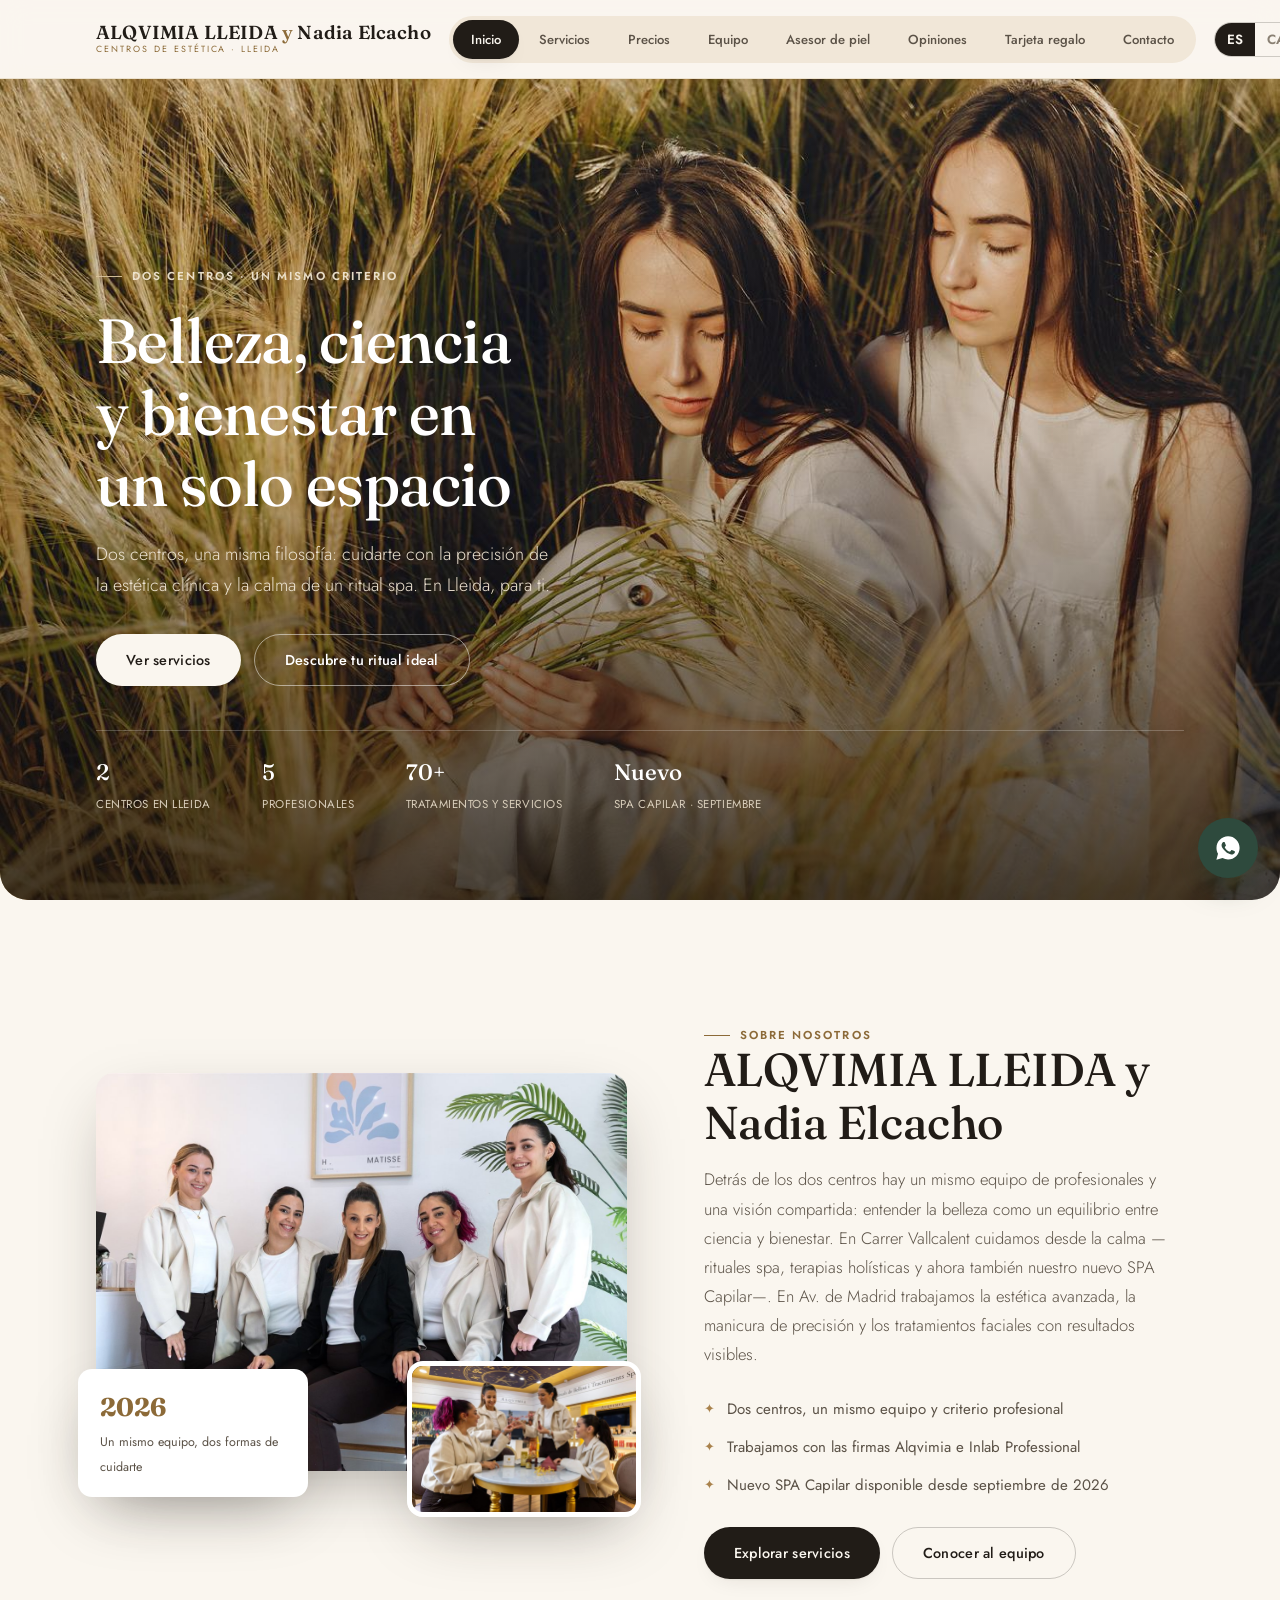
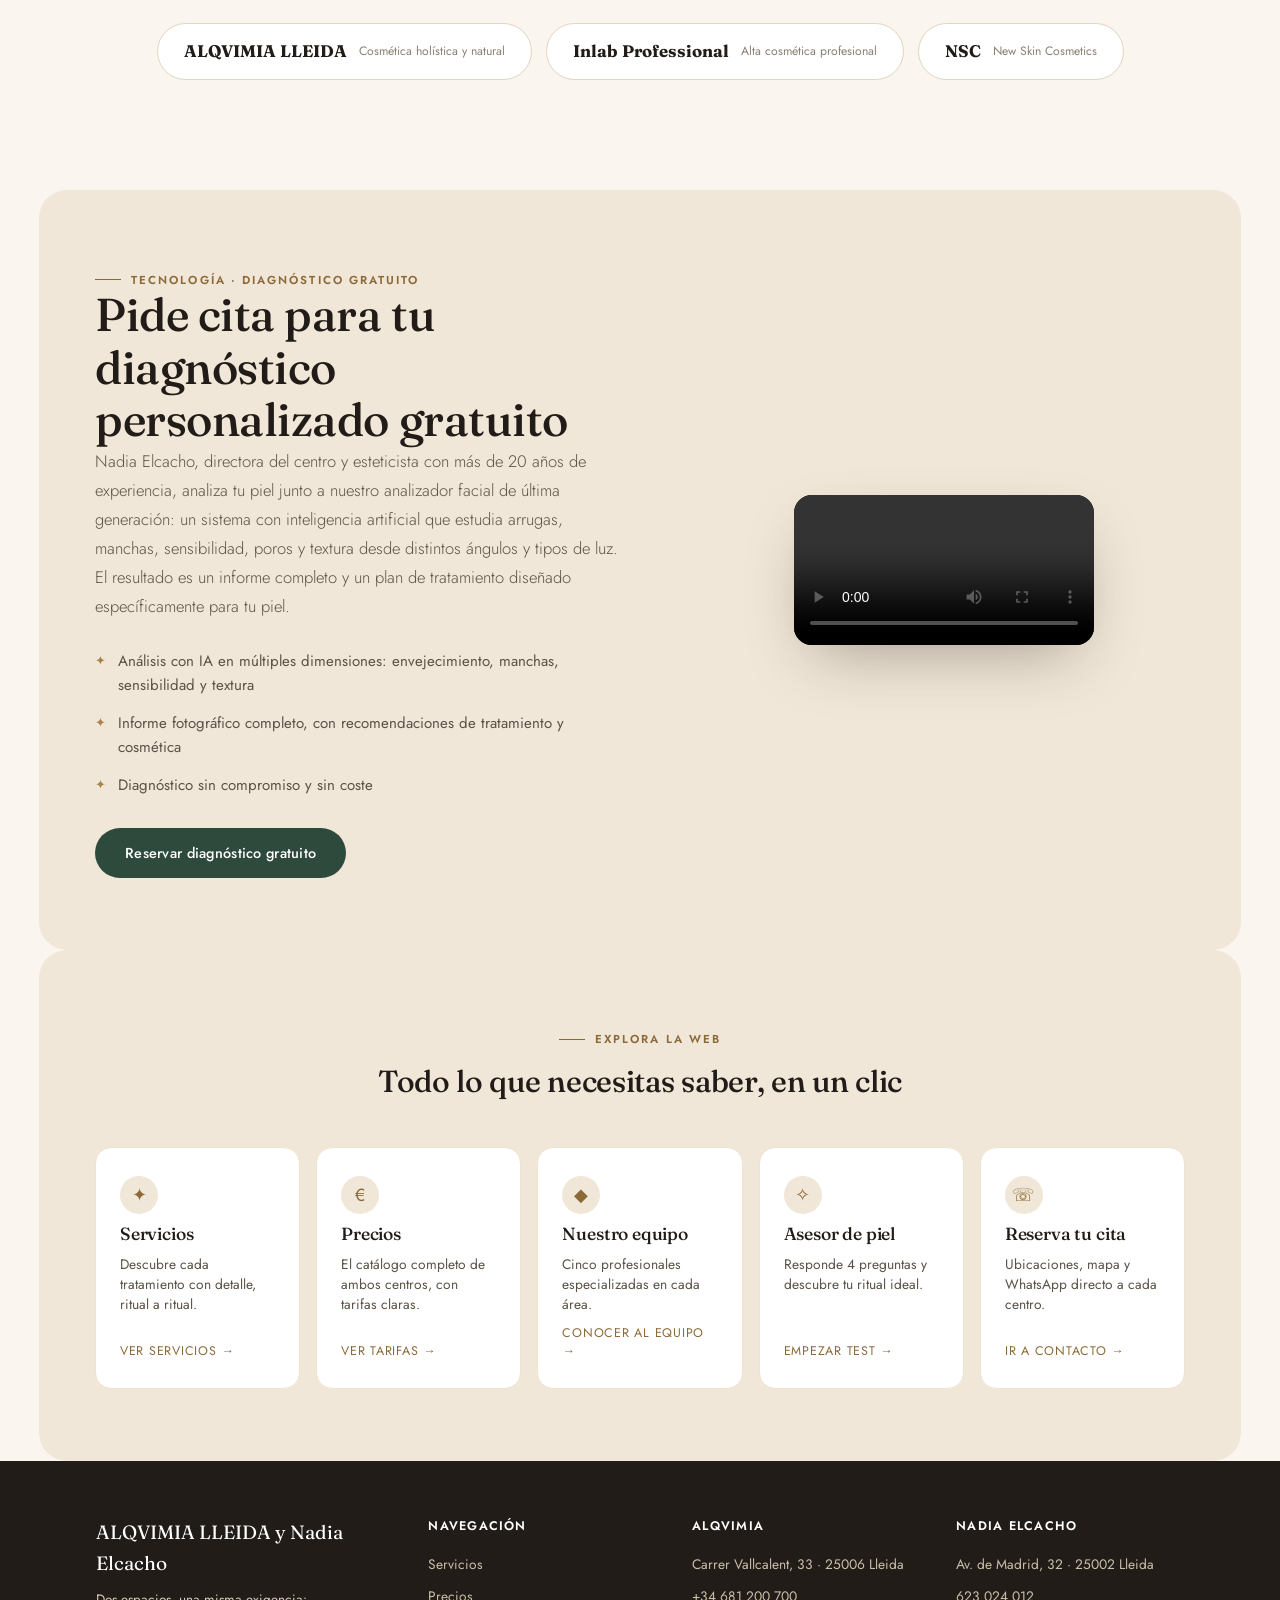
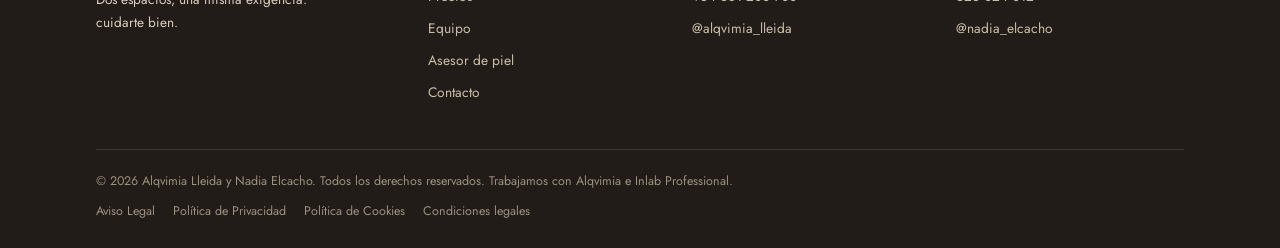
==== commit 868849fd: "Añade fotos del equipo en Sobre nosotros y la foto de Nadia en Profesionales Rediseña el bloque de S" ====
--- a/index.html
+++ b/index.html
@@ -14,8 +14,8 @@
 <link href="https://fonts.googleapis.com/css2?family=Fraunces:ital,opsz,wght@0,9..144,300;0,9..144,400;0,9..144,500;0,9..144,600;0,9..144,700;1,9..144,400;1,9..144,500&family=Jost:wght@300;400;500;600;700&family=Alex+Brush&display=swap" rel="stylesheet">
 <script type="application/ld+json">
 {"@context":"https://schema.org","@graph":[
-{"@type":"BeautySalon","name":"Alqvimia Lleida","telephone":"+34681200700","email":"lleida@alqvimia.com","address":{"@type":"PostalAddress","streetAddress":"Carrer Vallcalent, 33","postalCode":"25006","addressLocality":"Lleida","addressCountry":"ES"},"sameAs":["https://www.instagram.com/alqvimia_lleida"]},
-{"@type":"BeautySalon","name":"Nàdia Elcacho — Beauty & Skincare Expert","telephone":"+34623024012","address":{"@type":"PostalAddress","streetAddress":"Av. de Madrid, 32","postalCode":"25002","addressLocality":"Lleida","addressCountry":"ES"},"sameAs":["https://www.instagram.com/nadia_elcacho_estetica"]}
+{"@type":"BeautySalon","name":"Alqvimia Lleida","telephone":"+34681200700","email":"alqvimia.nadia@gmail.com","address":{"@type":"PostalAddress","streetAddress":"Carrer Vallcalent, 33","postalCode":"25006","addressLocality":"Lleida","addressCountry":"ES"},"sameAs":["https://www.instagram.com/alqvimia_lleida"]},
+{"@type":"BeautySalon","name":"Nàdia Elcacho — Beauty & Skincare Expert","telephone":"+34623024012","email":"alqvimia.nadia@gmail.com","address":{"@type":"PostalAddress","streetAddress":"Av. de Madrid, 32","postalCode":"25002","addressLocality":"Lleida","addressCountry":"ES"},"sameAs":["https://www.instagram.com/nadia_elcacho_estetica"]}
 ]}
 </script>
 <link rel="stylesheet" href="css/base.css">
@@ -119,11 +119,12 @@
   <div class="container pad">
     <div class="about-grid">
       <div class="about-photo reveal">
-        <img src="img/sobre-nosotros.jpg" alt="Alqvimia Lleida y Nadia Elcacho, dos centros, un mismo proyecto">
+        <img class="about-main" src="img/equipo-grupo.jpg" alt="El equipo de Alqvimia Lleida y Nadia Elcacho" loading="lazy" width="1400" height="934">
+        <img class="about-inset" src="img/equipo-alqvimia.jpg" alt="El equipo en el centro Alqvimia Lleida" loading="lazy" width="900" height="600">
         <div class="about-badge">
           <strong>2026</strong>
-          <span class="i18n-es">Un mismo proyecto, dos formas de cuidarte</span>
-          <span class="i18n-ca">Un mateix projecte, dues maneres de cuidar-te</span>
+          <span class="i18n-es">Un mismo equipo, dos formas de cuidarte</span>
+          <span class="i18n-ca">Un mateix equip, dues maneres de cuidar-te</span>
         </div>
       </div>
       <div class="about-copy reveal">
@@ -131,10 +132,10 @@
         <p class="eyebrow i18n-ca">Sobre nosaltres</p>
         <h2 class="h-lg i18n-es">ALQVIMIA LLEIDA y Nadia Elcacho</h2>
         <h2 class="h-lg i18n-ca">ALQVIMIA LLEIDA i Nadia Elcacho</h2>
-        <p class="lede i18n-es">Nace de la unión de dos espacios con una visión compartida: entender la belleza como un equilibrio entre ciencia y bienestar. En Carrer Vallcalent cuidamos desde la calma —rituales spa, terapias holísticas y ahora también nuestro nuevo SPA Capilar—. En Av. de Madrid trabajamos la estética avanzada, la manicura de precisión y los tratamientos faciales con resultados visibles.</p>
-        <p class="lede i18n-ca">Neix de la unió de dos espais amb una visió compartida: entendre la bellesa com un equilibri entre ciència i benestar. Al carrer Vallcalent cuidem des de la calma —rituals spa, teràpies holístiques i ara també el nostre nou SPA Capil·lar—. A l'Av. de Madrid treballem l'estètica avançada, la manicura de precisió i els tractaments facials amb resultats visibles.</p>
+        <p class="lede i18n-es">Detrás de los dos centros hay un mismo equipo de profesionales y una visión compartida: entender la belleza como un equilibrio entre ciencia y bienestar. En Carrer Vallcalent cuidamos desde la calma —rituales spa, terapias holísticas y ahora también nuestro nuevo SPA Capilar—. En Av. de Madrid trabajamos la estética avanzada, la manicura de precisión y los tratamientos faciales con resultados visibles.</p>
+        <p class="lede i18n-ca">Darrere dels dos centres hi ha un mateix equip de professionals i una visió compartida: entendre la bellesa com un equilibri entre ciència i benestar. Al carrer Vallcalent cuidem des de la calma —rituals spa, teràpies holístiques i ara també el nostre nou SPA Capil·lar—. A l'Av. de Madrid treballem l'estètica avançada, la manicura de precisió i els tractaments facials amb resultats visibles.</p>
         <ul class="about-list">
-          <li><span class="i18n-es">Dos centros, un mismo criterio profesional</span><span class="i18n-ca">Dos centres, un mateix criteri professional</span></li>
+          <li><span class="i18n-es">Dos centros, un mismo equipo y criterio profesional</span><span class="i18n-ca">Dos centres, un mateix equip i criteri professional</span></li>
           <li><span class="i18n-es">Trabajamos con las firmas Alqvimia e Inlab Professional</span><span class="i18n-ca">Treballem amb les firmes Alqvimia i Inlab Professional</span></li>
           <li><span class="i18n-es">Nuevo SPA Capilar disponible desde septiembre de 2026</span><span class="i18n-ca">Nou SPA Capil·lar disponible des de setembre de 2026</span></li>
         </ul>
@@ -1200,7 +1201,7 @@
 
     <div class="team-grid stagger">
       <div class="team-card reveal">
-        <div class="team-avatar">NE</div>
+        <div class="team-avatar"><img src="img/equipo-nadia.jpg" alt="Nadia Elcacho, directora" loading="lazy" width="480" height="480"></div>
         <span class="role-tag i18n-es">Directora · Técnica Especialista</span><span class="role-tag i18n-ca">Directora · Tècnica Especialista</span>
         <div class="center-tag i18n-es">Ambos centros</div><div class="center-tag i18n-ca">Ambdós centres</div>
         <h3 class="i18n-es">Más de 20 años cuidando tu piel</h3><h3 class="i18n-ca">Més de 20 anys tenint cura de la teva pell</h3>
@@ -1228,7 +1229,7 @@
 
       <div class="team-card reveal">
         <div class="team-avatar">AS</div>
-        <span class="role-tag i18n-es">Terapeuta · Aparatología</span><span class="role-tag i18n-ca">Terapeuta · Aparatologia</span>
+        <span class="role-tag i18n-es">Técnica en estética · Aparatología</span><span class="role-tag i18n-ca">Tècnica en estètica · Aparatologia</span>
         <div class="center-tag i18n-es">Ambos centros</div><div class="center-tag i18n-ca">Ambdós centres</div>
         <h3 class="i18n-es">Bienestar a través del cuidado profesional</h3><h3 class="i18n-ca">Benestar a través de la cura professional</h3>
         <p class="i18n-es">Siempre he sentido que mi profesión es mucho más que un trabajo. Me apasiona cuidar de las personas y poder aportar bienestar a través de mis manos, mis conocimientos y mi forma de entender la belleza. Este trabajo me da vida y me siento afortunada de poder dedicarme a una profesión tan bonita. Por eso, sigo formándome y aprendiendo constantemente, para crecer cada día y ofrecer siempre lo mejor de mí.</p>
@@ -1237,16 +1238,13 @@
 
       <div class="team-card reveal">
         <div class="team-avatar">NC</div>
-        <span class="role-tag i18n-es">Terapeuta Holística y de Spa</span><span class="role-tag i18n-ca">Terapeuta Holística i d'Spa</span>
+        <span class="role-tag i18n-es">Técnica en estética Holística y de Spa</span><span class="role-tag i18n-ca">Tècnica en estètica Holística i d'Spa</span>
         <div class="center-tag i18n-es">Centro Alqvimia</div><div class="center-tag i18n-ca">Centre Alqvimia</div>
         <h3 class="i18n-es">Desconexión, calma y bienestar</h3><h3 class="i18n-ca">Desconnexió, calma i benestar</h3>
         <p class="i18n-es">Soy Noemí, tengo 22 años y siento una gran pasión por el mundo de la estética, la belleza y el bienestar. Me encanta mi trabajo y la satisfacción que me da poder cuidar a cada persona que confía en nosotras. Soy una persona inquieta y con muchas ganas de seguir formándome y descubriendo nuevas técnicas y tratamientos. Para mí, cada tratamiento es una oportunidad de ofreceros un momento de desconexión, calma y bienestar. Me gusta cuidar cada detalle para que os sintáis mimados, escuchados y en las mejores manos. Mi deseo es seguir creciendo profesionalmente para poder ofreceros siempre experiencias únicas y especiales.</p>
         <p class="i18n-ca">Soc la Noemí, tinc 22 anys i sento una gran passió pel món de l'estètica, la bellesa i el benestar. M'encanta la meva feina i la satisfacció que em dona poder cuidar cada persona que confia en nosaltres. Soc una persona inquieta i amb moltes ganes de continuar formant-me i descobrint noves tècniques i tractaments. Per a mi, cada tractament és una oportunitat per oferir-vos un moment de desconnexió, calma i benestar. M'agrada cuidar cada detall perquè us sentiu mimats, escoltats i en les millors mans. El meu desig és continuar creixent professionalment per poder oferir-vos sempre experiències úniques i especials.</p>
       </div>
     </div>
-
-    <p class="team-note i18n-es">Fotografías del equipo — próximamente.</p>
-    <p class="team-note i18n-ca">Fotografies de l'equip — properament.</p>
   </div>
 </section>
 
@@ -1558,7 +1556,7 @@
           <h3 class="i18n-es">Spa, rituales y bienestar</h3><h3 class="i18n-ca">Spa, rituals i benestar</h3>
           <div class="loc-detail"><svg viewBox="0 0 24 24" fill="none" stroke="currentColor" stroke-width="1.6"><path d="M12 21s-7-6.5-7-11a7 7 0 1 1 14 0c0 4.5-7 11-7 11z"/><circle cx="12" cy="10" r="2.4"/></svg><span>Carrer Vallcalent, 33 · 25006 Lleida</span></div>
           <div class="loc-detail"><svg viewBox="0 0 24 24" fill="none" stroke="currentColor" stroke-width="1.6"><path d="M4 5c0 8.3 6.7 15 15 15l3-4-6-3-2 2c-2.5-1.3-4.7-3.5-6-6l2-2-3-6-4 4z"/></svg><span>+34 681 200 700</span></div>
-          <div class="loc-detail"><svg viewBox="0 0 24 24" fill="none" stroke="currentColor" stroke-width="1.6"><rect x="3" y="5" width="18" height="14" rx="2"/><path d="m3 7 9 6 9-6"/></svg><span>lleida@alqvimia.com</span></div>
+          <div class="loc-detail"><svg viewBox="0 0 24 24" fill="none" stroke="currentColor" stroke-width="1.6"><rect x="3" y="5" width="18" height="14" rx="2"/><path d="m3 7 9 6 9-6"/></svg><span>alqvimia.nadia@gmail.com</span></div>
           <div class="loc-actions">
             <button class="btn btn-wa btn-sm" data-wa="alqvimia" data-wa-msg="alqvimia">WhatsApp</button>
             <a class="btn btn-ghost btn-sm" href="https://www.google.com/maps/dir/?api=1&destination=Carrer+Vallcalent,+33,+25006+Lleida,+Espa%C3%B1a" target="_blank" rel="noopener"><span class="i18n-es">Cómo llegar</span><span class="i18n-ca">Com arribar</span></a>
@@ -1574,6 +1572,7 @@
           <h3 class="i18n-es">Estética avanzada y manicura</h3><h3 class="i18n-ca">Estètica avançada i manicura</h3>
           <div class="loc-detail"><svg viewBox="0 0 24 24" fill="none" stroke="currentColor" stroke-width="1.6"><path d="M12 21s-7-6.5-7-11a7 7 0 1 1 14 0c0 4.5-7 11-7 11z"/><circle cx="12" cy="10" r="2.4"/></svg><span>Av. de Madrid, 32 · 25002 Lleida</span></div>
           <div class="loc-detail"><svg viewBox="0 0 24 24" fill="none" stroke="currentColor" stroke-width="1.6"><path d="M4 5c0 8.3 6.7 15 15 15l3-4-6-3-2 2c-2.5-1.3-4.7-3.5-6-6l2-2-3-6-4 4z"/></svg><span>623 024 012</span></div>
+          <div class="loc-detail"><svg viewBox="0 0 24 24" fill="none" stroke="currentColor" stroke-width="1.6"><rect x="3" y="5" width="18" height="14" rx="2"/><path d="m3 7 9 6 9-6"/></svg><span>alqvimia.nadia@gmail.com</span></div>
           <div class="loc-actions">
             <button class="btn btn-wa btn-sm" data-wa="nadia" data-wa-msg="nadia">WhatsApp</button>
             <a class="btn btn-ghost btn-sm" href="https://www.google.com/maps/dir/?api=1&destination=Av.+de+Madrid,+32,+25002+Lleida,+Espa%C3%B1a" target="_blank" rel="noopener"><span class="i18n-es">Cómo llegar</span><span class="i18n-ca">Com arribar</span></a>
@@ -1636,10 +1635,10 @@
       <p>En cumplimiento del deber de información recogido en el artículo 10 de la Ley 34/2002, de 11 de julio, de Servicios de la Sociedad de la Información y de Comercio Electrónico (LSSI-CE), se informa de que este sitio web es titularidad de:</p>
       <ul>
         <li><strong>Razón social:</strong> Muntatges Tècnics del Magatzem del Perruquer, S.L.</li>
-        <li><strong>NIF/CIF:</strong> [pendiente de completar]</li>
+        <li><strong>NIF/CIF:</strong> B25626136</li>
         <li><strong>Domicilio social:</strong> Carrer Vallcalent, 33 · 25006 Lleida</li>
-        <li><strong>Inscripción registral:</strong> [pendiente de completar — datos del Registro Mercantil]</li>
-        <li><strong>Correo de contacto:</strong> lleida@alqvimia.com</li>
+        <li><strong>Inscripción registral:</strong> Registro Mercantil de Lleida, Tomo 1053, Folio 10, Hoja 14-20731, Inscripción 1ª</li>
+        <li><strong>Correo de contacto:</strong> alqvimia.nadia@gmail.com</li>
         <li><strong>Teléfonos:</strong> Alqvimia — 681 200 700 · Nadia Elcacho — 623 024 012</li>
       </ul>
       <p>La entidad opera comercialmente bajo las marcas <strong>Alqvimia Lleida</strong> (Carrer Vallcalent, 33 · 25006 Lleida) y <strong>Nadia Elcacho</strong> (Av. de Madrid, 32 · 25002 Lleida).</p>
@@ -1668,10 +1667,10 @@
       <p>En compliment del deure d'informació recollit a l'article 10 de la Llei 34/2002, d'11 de juliol, de Serveis de la Societat de la Informació i de Comerç Electrònic (LSSI-CE), s'informa que aquest lloc web és titularitat de:</p>
       <ul>
         <li><strong>Raó social:</strong> Muntatges Tècnics del Magatzem del Perruquer, S.L.</li>
-        <li><strong>NIF/CIF:</strong> [pendent de completar]</li>
+        <li><strong>NIF/CIF:</strong> B25626136</li>
         <li><strong>Domicili social:</strong> Carrer Vallcalent, 33 · 25006 Lleida</li>
-        <li><strong>Inscripció registral:</strong> [pendent de completar — dades del Registre Mercantil]</li>
-        <li><strong>Correu de contacte:</strong> lleida@alqvimia.com</li>
+        <li><strong>Inscripció registral:</strong> Registre Mercantil de Lleida, Tom 1053, Foli 10, Full 14-20731, Inscripció 1a</li>
+        <li><strong>Correu de contacte:</strong> alqvimia.nadia@gmail.com</li>
         <li><strong>Telèfons:</strong> Alqvimia — 681 200 700 · Nadia Elcacho — 623 024 012</li>
       </ul>
       <p>L'entitat opera comercialment sota les marques <strong>Alqvimia Lleida</strong> (Carrer Vallcalent, 33 · 25006 Lleida) i <strong>Nadia Elcacho</strong> (Av. de Madrid, 32 · 25002 Lleida).</p>
@@ -1708,7 +1707,7 @@
 
     <div class="legal-body i18n-es">
       <h2>1. Responsable del tratamiento</h2>
-      <p>Muntatges Tècnics del Magatzem del Perruquer, S.L. (en adelante, "Alqvimia Lleida y Nadia Elcacho"), con domicilio en Carrer Vallcalent, 33 · 25006 Lleida y correo de contacto <a href="mailto:lleida@alqvimia.com">lleida@alqvimia.com</a>, es responsable del tratamiento de los datos personales que nos facilitas a través de este sitio web.</p>
+      <p>Muntatges Tècnics del Magatzem del Perruquer, S.L. (en adelante, "Alqvimia Lleida y Nadia Elcacho"), con domicilio en Carrer Vallcalent, 33 · 25006 Lleida y correo de contacto <a href="mailto:alqvimia.nadia@gmail.com">alqvimia.nadia@gmail.com</a>, es responsable del tratamiento de los datos personales que nos facilitas a través de este sitio web.</p>
 
       <h2>2. Qué datos tratamos y con qué finalidad</h2>
       <p><strong>Formulario de contacto:</strong> al escribirnos por WhatsApp desde el formulario de contacto, tus datos (nombre, teléfono, centro, tratamiento y mensaje) se envían directamente a WhatsApp y no quedan almacenados en nuestro servidor. Ese tratamiento se rige por la política de privacidad de WhatsApp/Meta.</p>
@@ -1726,7 +1725,7 @@
       <p>No cedemos tus datos a terceros con fines comerciales o publicitarios. Algunos de estos proveedores pueden estar ubicados fuera del Espacio Económico Europeo (por ejemplo, en Estados Unidos); en tal caso, la transferencia se realiza con las garantías adecuadas conforme al RGPD (cláusulas contractuales tipo u otros mecanismos reconocidos por la Comisión Europea).</p>
 
       <h2>5. Tus derechos</h2>
-      <p>Puedes ejercer en cualquier momento tus derechos de acceso, rectificación, supresión, oposición, limitación del tratamiento y portabilidad, escribiendo a <a href="mailto:lleida@alqvimia.com">lleida@alqvimia.com</a> e indicando el derecho que deseas ejercer.</p>
+      <p>Puedes ejercer en cualquier momento tus derechos de acceso, rectificación, supresión, oposición, limitación del tratamiento y portabilidad, escribiendo a <a href="mailto:alqvimia.nadia@gmail.com">alqvimia.nadia@gmail.com</a> e indicando el derecho que deseas ejercer.</p>
       <p>También tienes derecho a presentar una reclamación ante la <a href="https://www.aepd.es" target="_blank" rel="noopener">Agencia Española de Protección de Datos</a> si consideras que el tratamiento de tus datos no se ajusta a la normativa vigente.</p>
 
       <h2>6. Seguridad</h2>
@@ -1735,7 +1734,7 @@
 
     <div class="legal-body i18n-ca">
       <h2>1. Responsable del tractament</h2>
-      <p>Muntatges Tècnics del Magatzem del Perruquer, S.L. (d'ara endavant, "Alqvimia Lleida i Nadia Elcacho"), amb domicili a Carrer Vallcalent, 33 · 25006 Lleida i correu de contacte <a href="mailto:lleida@alqvimia.com">lleida@alqvimia.com</a>, és responsable del tractament de les dades personals que ens facilites a través d'aquest lloc web.</p>
+      <p>Muntatges Tècnics del Magatzem del Perruquer, S.L. (d'ara endavant, "Alqvimia Lleida i Nadia Elcacho"), amb domicili a Carrer Vallcalent, 33 · 25006 Lleida i correu de contacte <a href="mailto:alqvimia.nadia@gmail.com">alqvimia.nadia@gmail.com</a>, és responsable del tractament de les dades personals que ens facilites a través d'aquest lloc web.</p>
 
       <h2>2. Quines dades tractem i amb quina finalitat</h2>
       <p><strong>Formulari de contacte:</strong> quan ens escrius per WhatsApp des del formulari de contacte, les teves dades (nom, telèfon, centre, tractament i missatge) s'envien directament a WhatsApp i no queden emmagatzemades al nostre servidor. Aquest tractament es regeix per la política de privacitat de WhatsApp/Meta.</p>
@@ -1753,7 +1752,7 @@
       <p>No cedim les teves dades a tercers amb finalitats comercials o publicitàries. Alguns d'aquests proveïdors poden estar ubicats fora de l'Espai Econòmic Europeu (per exemple, als Estats Units); en aquest cas, la transferència es realitza amb les garanties adequades conforme al RGPD (clàusules contractuals tipus o altres mecanismes reconeguts per la Comissió Europea).</p>
 
       <h2>5. Els teus drets</h2>
-      <p>Pots exercir en qualsevol moment els teus drets d'accés, rectificació, supressió, oposició, limitació del tractament i portabilitat, escrivint a <a href="mailto:lleida@alqvimia.com">lleida@alqvimia.com</a> indicant el dret que vols exercir.</p>
+      <p>Pots exercir en qualsevol moment els teus drets d'accés, rectificació, supressió, oposició, limitació del tractament i portabilitat, escrivint a <a href="mailto:alqvimia.nadia@gmail.com">alqvimia.nadia@gmail.com</a> indicant el dret que vols exercir.</p>
       <p>També tens dret a presentar una reclamació davant l'<a href="https://www.aepd.es" target="_blank" rel="noopener">Agència Espanyola de Protecció de Dades</a> si consideres que el tractament de les teves dades no s'ajusta a la normativa vigent.</p>
 
       <h2>6. Seguretat</h2>
@@ -1830,10 +1829,10 @@
       <p>La tarjeta regalo es canjeable en el centro indicado en el momento de la compra (Alqvimia o Nadia Elcacho), presentando el código de la tarjeta —impreso o en formato digital— al reservar o al inicio del tratamiento.</p>
 
       <h2>6. Derecho de desistimiento</h2>
-      <p>De acuerdo con el artículo 103 del Real Decreto Legislativo 1/2007 (Texto Refundido de la Ley General para la Defensa de los Consumidores y Usuarios), el derecho de desistimiento no resulta aplicable a las tarjetas regalo una vez canjeadas total o parcialmente. Si la tarjeta regalo no ha sido utilizada, dispones de 14 días naturales desde la compra para solicitar el desistimiento, escribiendo a <a href="mailto:lleida@alqvimia.com">lleida@alqvimia.com</a>.</p>
+      <p>De acuerdo con el artículo 103 del Real Decreto Legislativo 1/2007 (Texto Refundido de la Ley General para la Defensa de los Consumidores y Usuarios), el derecho de desistimiento no resulta aplicable a las tarjetas regalo una vez canjeadas total o parcialmente. Si la tarjeta regalo no ha sido utilizada, dispones de 14 días naturales desde la compra para solicitar el desistimiento, escribiendo a <a href="mailto:alqvimia.nadia@gmail.com">alqvimia.nadia@gmail.com</a>.</p>
 
       <h2>7. Reclamaciones</h2>
-      <p>Para cualquier incidencia relacionada con tu compra, puedes contactarnos en <a href="mailto:lleida@alqvimia.com">lleida@alqvimia.com</a> o por WhatsApp. Como persona consumidora, también tienes acceso a la <a href="https://ec.europa.eu/consumers/odr" target="_blank" rel="noopener">plataforma de resolución de litigios en línea de la Unión Europea</a>.</p>
+      <p>Para cualquier incidencia relacionada con tu compra, puedes contactarnos en <a href="mailto:alqvimia.nadia@gmail.com">alqvimia.nadia@gmail.com</a> o por WhatsApp. Como persona consumidora, también tienes acceso a la <a href="https://ec.europa.eu/consumers/odr" target="_blank" rel="noopener">plataforma de resolución de litigios en línea de la Unión Europea</a>.</p>
 
       <h2>8. Modificación de las condiciones</h2>
       <p>Nos reservamos el derecho a modificar estas condiciones. Las condiciones aplicables serán siempre las vigentes en el momento de realizar la compra.</p>
@@ -1856,10 +1855,10 @@
       <p>La targeta regal es pot bescanviar al centre indicat en el moment de la compra (Alqvimia o Nadia Elcacho), presentant el codi de la targeta —imprès o en format digital— en reservar o a l'inici del tractament.</p>
 
       <h2>6. Dret de desistiment</h2>
-      <p>D'acord amb l'article 103 del Reial Decret Legislatiu 1/2007 (Text Refós de la Llei General per a la Defensa dels Consumidors i Usuaris), el dret de desistiment no és aplicable a les targetes regal un cop bescanviades totalment o parcialment. Si la targeta regal no s'ha utilitzat, disposes de 14 dies naturals des de la compra per sol·licitar-ne el desistiment, escrivint a <a href="mailto:lleida@alqvimia.com">lleida@alqvimia.com</a>.</p>
+      <p>D'acord amb l'article 103 del Reial Decret Legislatiu 1/2007 (Text Refós de la Llei General per a la Defensa dels Consumidors i Usuaris), el dret de desistiment no és aplicable a les targetes regal un cop bescanviades totalment o parcialment. Si la targeta regal no s'ha utilitzat, disposes de 14 dies naturals des de la compra per sol·licitar-ne el desistiment, escrivint a <a href="mailto:alqvimia.nadia@gmail.com">alqvimia.nadia@gmail.com</a>.</p>
 
       <h2>7. Reclamacions</h2>
-      <p>Per a qualsevol incidència relacionada amb la teva compra, pots contactar-nos a <a href="mailto:lleida@alqvimia.com">lleida@alqvimia.com</a> o per WhatsApp. Com a persona consumidora, també tens accés a la <a href="https://ec.europa.eu/consumers/odr" target="_blank" rel="noopener">plataforma de resolució de litigis en línia de la Unió Europea</a>.</p>
+      <p>Per a qualsevol incidència relacionada amb la teva compra, pots contactar-nos a <a href="mailto:alqvimia.nadia@gmail.com">alqvimia.nadia@gmail.com</a> o per WhatsApp. Com a persona consumidora, també tens accés a la <a href="https://ec.europa.eu/consumers/odr" target="_blank" rel="noopener">plataforma de resolució de litigis en línia de la Unió Europea</a>.</p>
 
       <h2>8. Modificació de les condicions</h2>
       <p>Ens reservem el dret de modificar aquestes condicions. Les condicions aplicables seran sempre les vigents en el moment de fer la compra.</p>
--- a/css/about.css
+++ b/css/about.css
@@ -1,8 +1,9 @@
 /* ---------- about / intro ---------- */
 .about-grid{display:grid;grid-template-columns:1.05fr .95fr;gap:clamp(36px,6vw,90px);align-items:center}
-.about-photo{position:relative;border-radius:18px;overflow:hidden;box-shadow:var(--shadow-2);aspect-ratio:4/5}
-.about-photo img{width:100%;height:100%;object-fit:cover}
-.about-badge{position:absolute;left:-18px;bottom:26px;background:var(--white);border-radius:14px;padding:18px 22px;box-shadow:var(--shadow-2);max-width:230px}
+.about-photo{position:relative;margin-bottom:46px}
+.about-main{display:block;width:100%;height:auto;aspect-ratio:4/3;object-fit:cover;object-position:50% 30%;border-radius:18px;box-shadow:var(--shadow-2)}
+.about-inset{position:absolute;right:-14px;bottom:-46px;width:44%;height:auto;aspect-ratio:3/2;object-fit:cover;border:5px solid var(--white);border-radius:16px;box-shadow:var(--shadow-2)}
+.about-badge{position:absolute;left:-18px;bottom:-26px;background:var(--white);border-radius:14px;padding:18px 22px;box-shadow:var(--shadow-2);max-width:230px}
 .about-badge strong{font-family:var(--serif);font-size:1.6rem;color:var(--gold-deep);display:block}
 .about-badge span{font-size:.78rem;color:var(--ink-soft)}
 .about-copy p{margin-top:16px}
@@ -19,5 +20,9 @@
 /* ============ RESPONSIVE ============ */
 @media (max-width:980px){
   .about-grid{grid-template-columns:1fr}
-  .about-photo{max-width:420px;margin-inline:auto}
+  .about-photo{max-width:560px;margin-inline:auto}
 }
+@media (max-width:560px){
+  .about-badge{left:12px;padding:14px 16px;max-width:180px}
+  .about-inset{right:12px;width:42%}
+}
--- a/css/team.css
+++ b/css/team.css
@@ -2,13 +2,13 @@
 .team-grid{display:grid;grid-template-columns:repeat(3,1fr);gap:22px}
 .team-card{background:var(--white);border:1px solid var(--line-soft);border-radius:18px;padding:30px 26px;text-align:left;transition:transform .4s var(--ease),box-shadow .4s}
 .team-card:hover{transform:translateY(-5px);box-shadow:var(--shadow-2)}
-.team-avatar{width:58px;height:58px;border-radius:999px;background:linear-gradient(135deg,var(--gold-light),var(--gold));display:flex;align-items:center;justify-content:center;font-family:var(--serif);font-size:1.25rem;color:#fff;margin-bottom:18px}
+.team-avatar{width:84px;height:84px;border-radius:999px;background:linear-gradient(135deg,var(--gold-light),var(--gold));display:flex;align-items:center;justify-content:center;font-family:var(--serif);font-size:1.5rem;color:#fff;margin-bottom:18px;overflow:hidden}
+.team-avatar img{width:100%;height:100%;object-fit:cover;display:block}
 .team-card h3{font-size:1.08rem;margin-bottom:4px}
 .team-card .role-tag{font-size:.72rem;text-transform:uppercase;letter-spacing:.08em;color:var(--gold-deep);font-weight:600;margin-bottom:14px;display:block}
 .team-card .center-tag{font-size:.74rem;color:var(--ink-faint);margin-bottom:14px;display:flex;align-items:center;gap:6px}
 .team-card .center-tag::before{content:'';width:6px;height:6px;border-radius:99px;background:var(--ink-faint)}
 .team-card p{font-size:.87rem;color:var(--ink-soft);line-height:1.65}
-.team-note{margin-top:34px;font-size:.82rem;color:var(--ink-faint);border-top:1px solid var(--line);padding-top:20px;text-align:center}
 
 /* ============ RESPONSIVE ============ */
 @media (max-width:980px){
